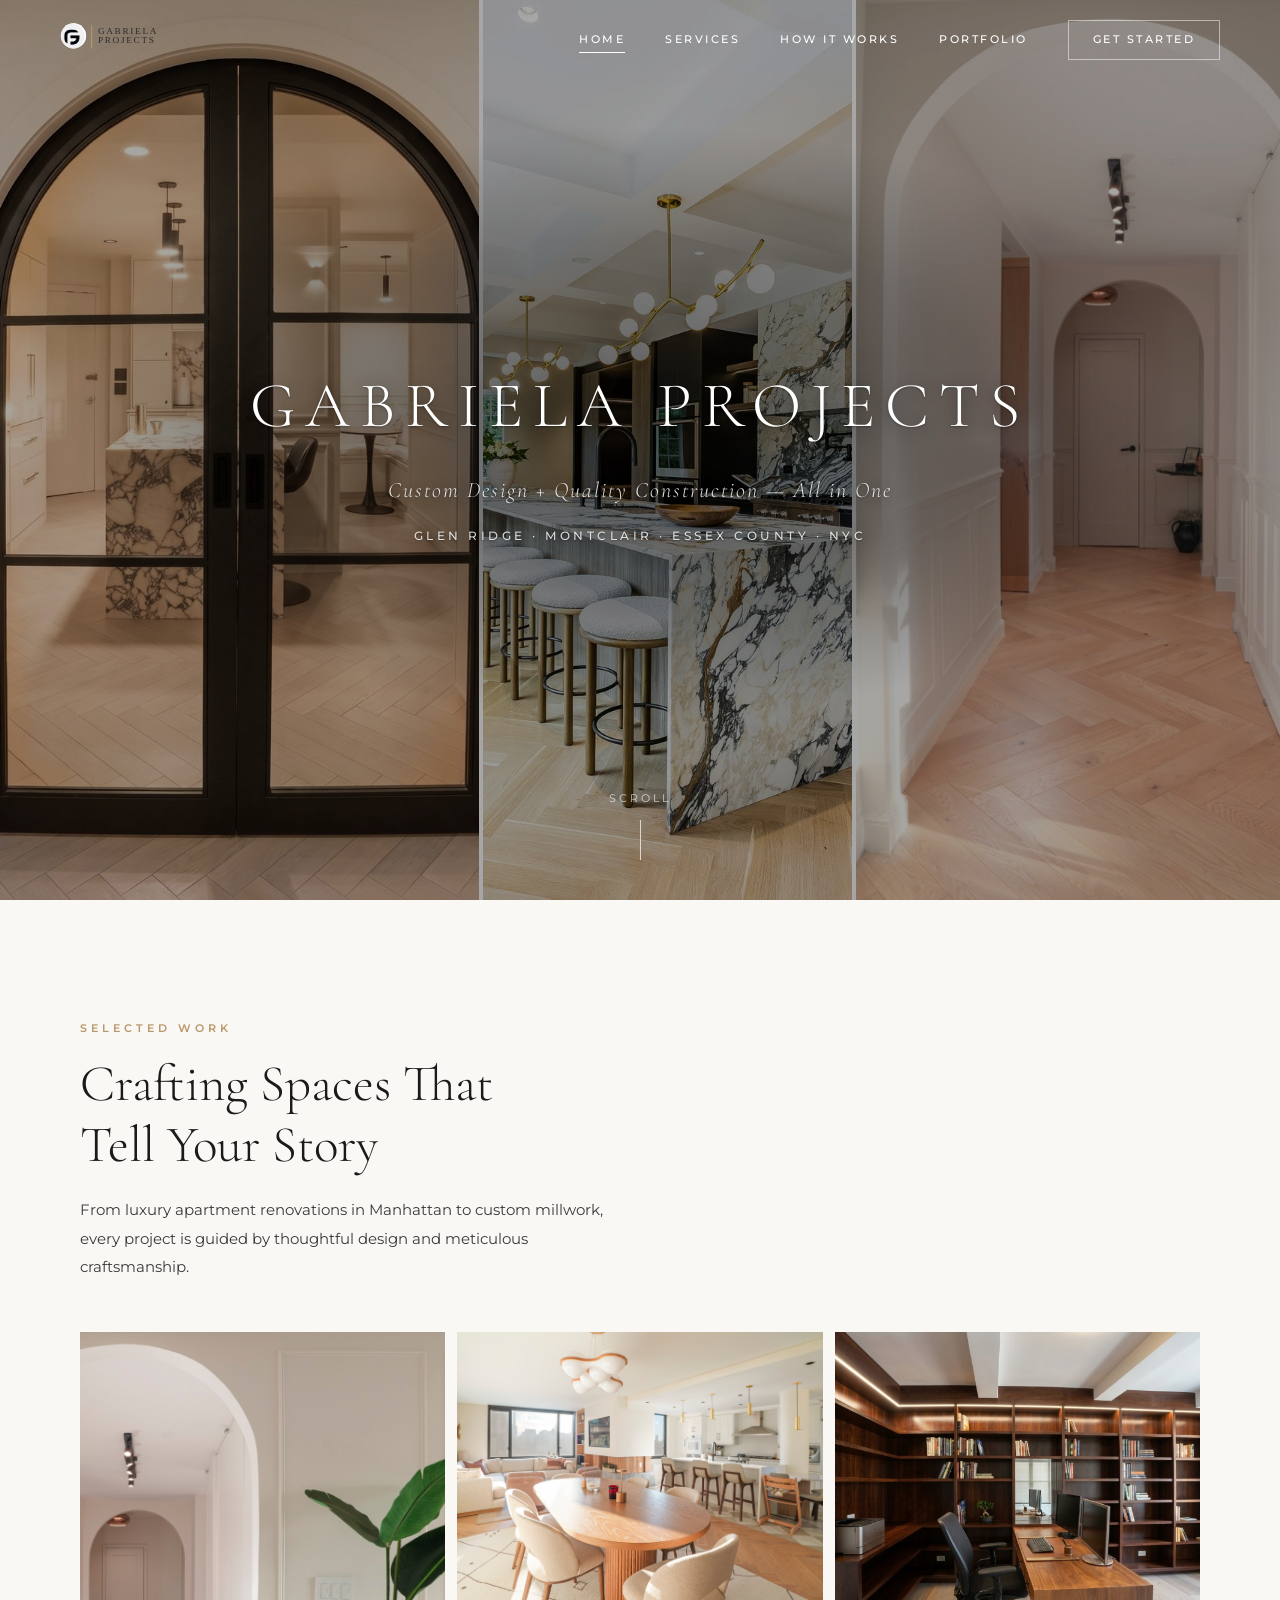
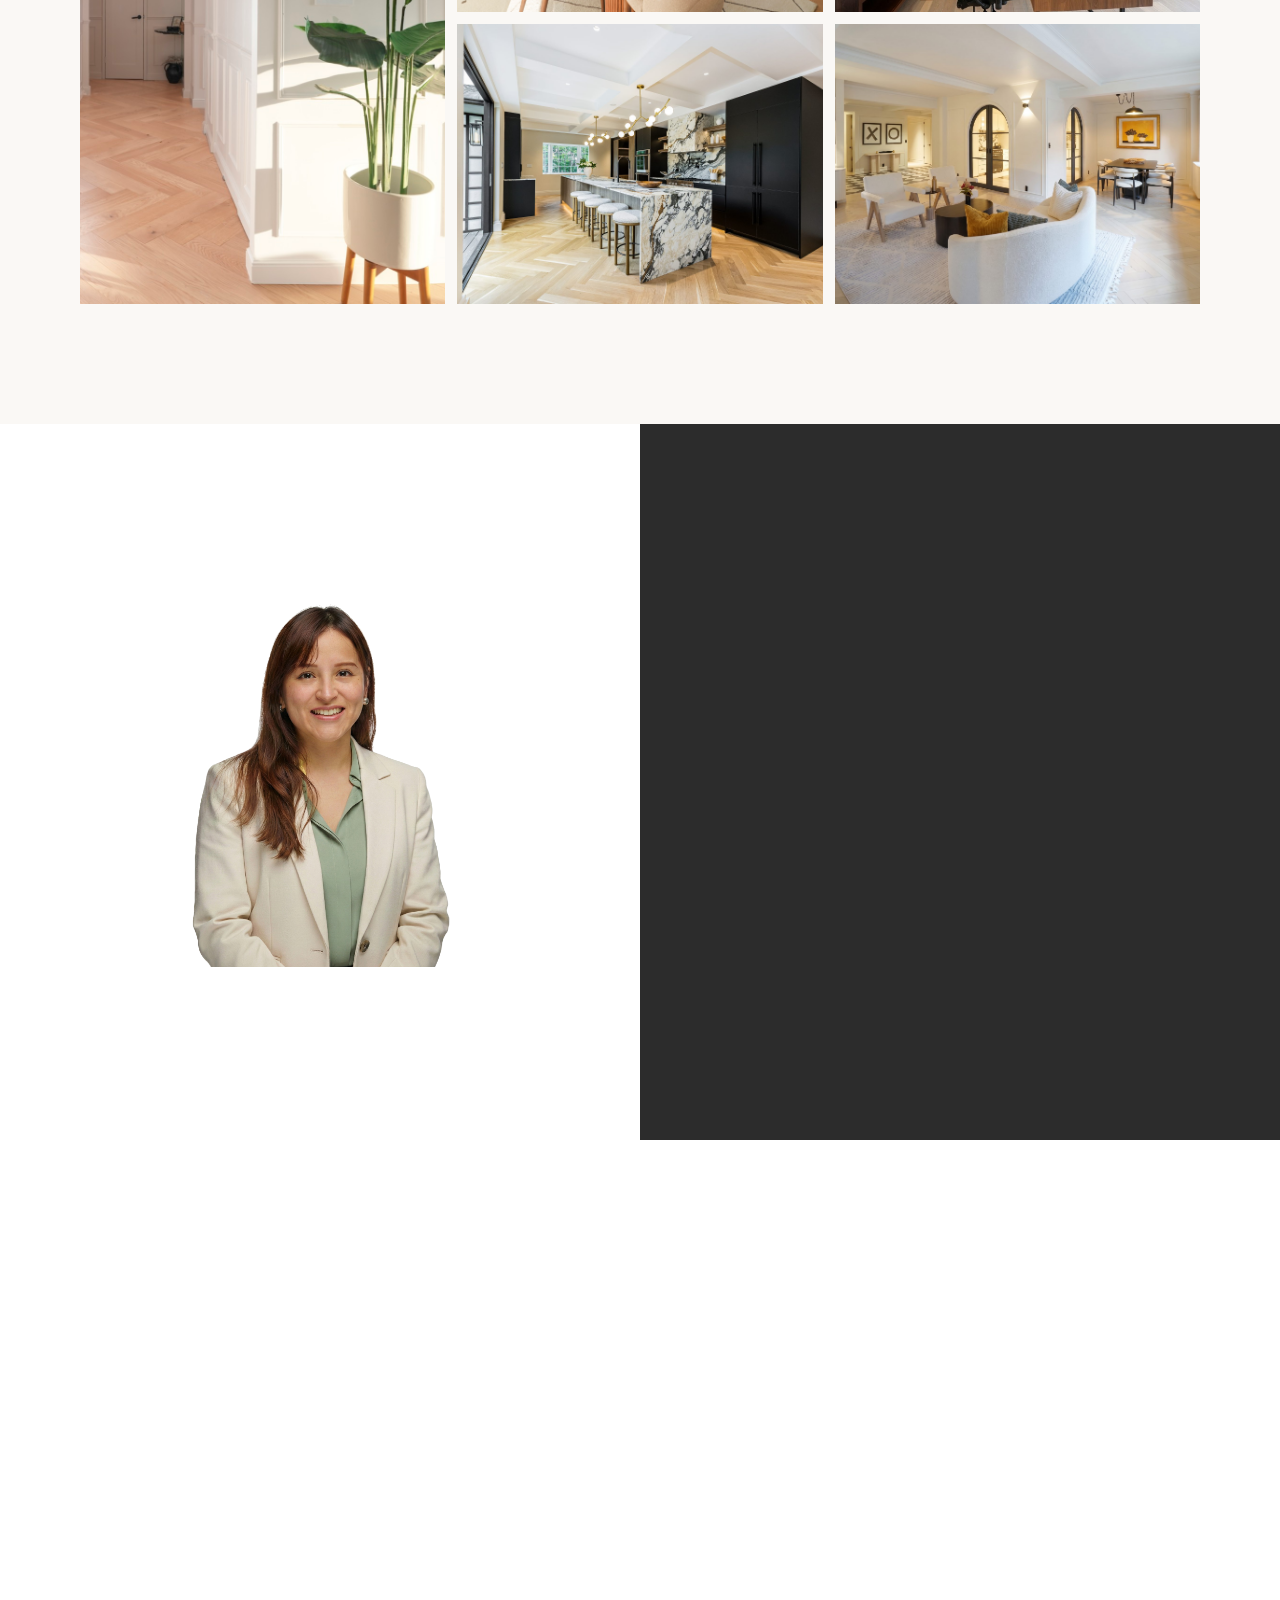
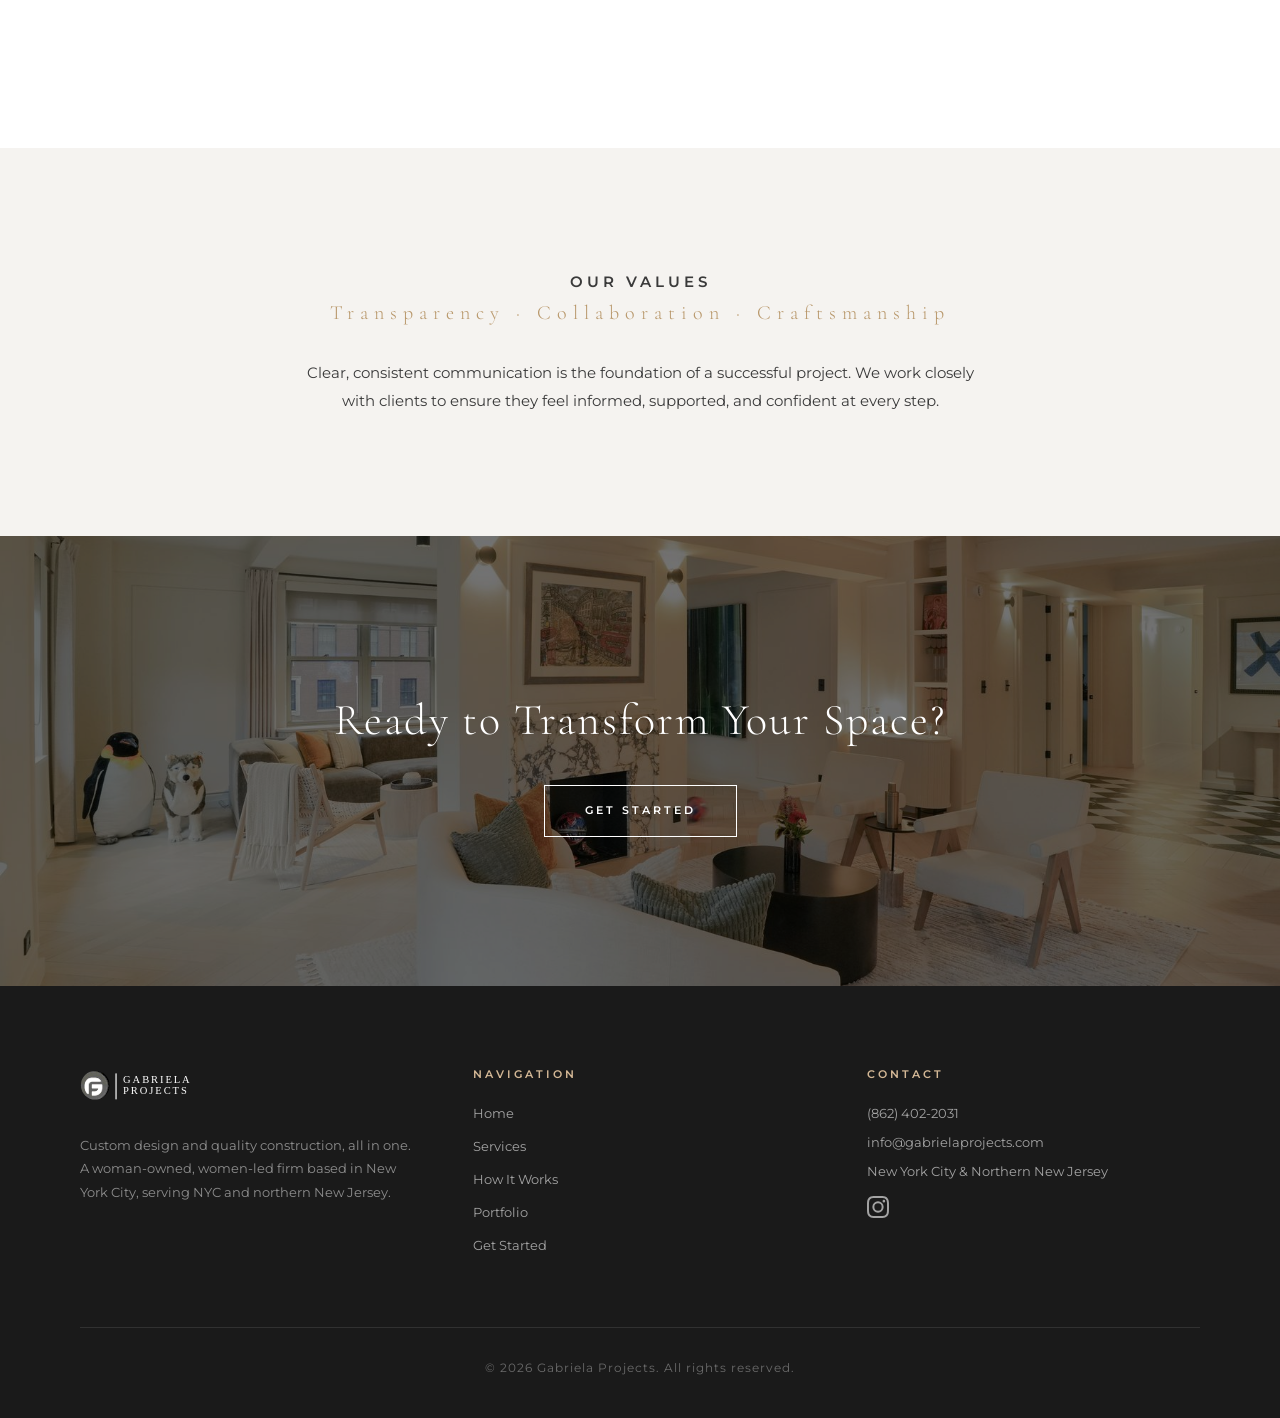
==== index.html @ 6b34ad0e "Count phone taps and email clicks as leads GA4's built-in outbound-click tracking only covers http(s" ====
<!DOCTYPE html>
<html lang="en">
<head>
  <!-- Google tag (gtag.js) -->
  <script async src="https://www.googletagmanager.com/gtag/js?id=G-ZSTQMN7L34"></script>
  <script>
    window.dataLayer = window.dataLayer || [];
    function gtag(){dataLayer.push(arguments);}
    gtag('js', new Date());

    gtag('config', 'G-ZSTQMN7L34');
  </script>

  <meta charset="UTF-8">
  <meta name="viewport" content="width=device-width, initial-scale=1.0">
  <title>NYC &amp; NJ Design-Build Renovation | Gabriela Projects</title>
  <meta name="description" content="Woman-owned design-build firm serving New York City and northern New Jersey — Glen Ridge, Montclair and Essex County. Renovations and custom millwork.">
  <link rel="canonical" href="https://gabrielaprojects.com/">
  <!-- Open Graph -->
  <meta property="og:title" content="Gabriela Projects | Custom Design + Quality Construction">
  <meta property="og:description" content="Woman-owned design-build firm in NYC specializing in custom millwork, renovations, and tailored design solutions.">
  <meta property="og:image" content="https://gabrielaprojects.com/images/common/og-home.jpg">
  <meta property="og:url" content="https://gabrielaprojects.com/">
  <meta property="og:type" content="website">
  <meta property="og:site_name" content="Gabriela Projects">
  <!-- Twitter Card -->
  <meta name="twitter:card" content="summary_large_image">
  <meta name="twitter:title" content="Gabriela Projects | Custom Design + Quality Construction">
  <meta name="twitter:description" content="Woman-owned design-build firm in NYC specializing in custom millwork, renovations, and tailored design solutions.">
  <meta name="twitter:image" content="https://gabrielaprojects.com/images/common/og-home.jpg">
  <link rel="preconnect" href="https://fonts.googleapis.com">
  <link rel="preconnect" href="https://fonts.gstatic.com" crossorigin>
  <link href="https://fonts.googleapis.com/css2?family=Cormorant+Garamond:ital,wght@0,300;0,400;0,700;1,300;1,400&family=Montserrat:wght@300;400;500;600;700&display=swap" rel="stylesheet">
  <link rel="icon" type="image/svg+xml" href="images/common/favicon.svg">
  <link rel="stylesheet" href="css/style.css?v=18">
</head>
<body class="home">

  <!-- Header -->
  <header class="site-header" id="header">
    <a href="/" class="logo">
      <img src="images/common/logo.svg" alt="Gabriela Projects" class="logo-img">
      <span class="logo-text">GABRIELA PROJECTS</span>
    </a>
    <button class="hamburger" id="hamburger" aria-label="Toggle menu">
      <span></span><span></span><span></span>
    </button>
    <nav class="main-nav" id="nav">
      <a href="/" class="active">Home</a>
      <a href="/services">Services</a>
      <a href="/how-it-works">How It Works</a>
      <a href="/portfolio">Portfolio</a>
      <a href="/get-started" class="nav-cta">Get Started</a>
    </nav>
  </header>

  <!-- Hero -->
  <section class="hero">
    <div class="hero-bg">
      <img src="images/portfolio/park-avenue/gallery-03.jpg" alt="Park Avenue arched steel-and-glass doors" loading="eager">
      <img src="images/portfolio/montclair-house/after-06.jpg" alt="Montclair House kitchen renovation" loading="eager">
      <img src="images/portfolio/upper-east-side/after-04.jpg" alt="Upper East Side arched hallway renovation" loading="eager">
    </div>
    <div class="hero-overlay"></div>
    <div class="hero-content">
      <h1>Gabriela Projects</h1>
      <p class="tagline">Custom Design + Quality Construction &mdash; All in One</p>
      <p class="hero-locations">Glen&nbsp;Ridge &middot; Montclair &middot; Essex&nbsp;County &middot; NYC</p>
    </div>
    <div class="hero-scroll">
      <span>Scroll</span>
      <div class="line"></div>
    </div>
  </section>

  <!-- Portfolio Preview -->
  <section class="section portfolio-preview">
    <div class="reveal">
      <p class="section-label">Selected Work</p>
      <h2 class="section-heading">Crafting Spaces That<br>Tell Your Story</h2>
      <p class="section-text">From luxury apartment renovations in Manhattan to custom millwork, every project is guided by thoughtful design and meticulous craftsmanship.</p>
    </div>
    <div class="masonry-grid reveal">
      <a href="/portfolio#upper-east-side" class="grid-item tall">
        <img src="images/portfolio/upper-east-side/after-04.jpg" alt="Upper East Side living room renovation" loading="lazy">
        <div class="overlay"><span>Upper East Side</span></div>
      </a>
      <a href="/portfolio#upper-east-side" class="grid-item">
        <img src="images/portfolio/upper-east-side/after-01.jpg" alt="Upper East Side apartment renovation" loading="lazy">
        <div class="overlay"><span>Upper East Side</span></div>
      </a>
      <a href="/portfolio#midtown-bookshelves" class="grid-item">
        <img src="images/portfolio/midtown-bookshelves/after-02.jpg" alt="Midtown custom bookshelves" loading="lazy">
        <div class="overlay"><span>Midtown Bookshelves</span></div>
      </a>
      <a href="/portfolio#montclair-house" class="grid-item">
        <img src="images/portfolio/montclair-house/after-06.jpg" alt="Montclair House kitchen renovation" loading="lazy">
        <div class="overlay"><span>Montclair House</span></div>
      </a>
      <a href="/portfolio#park-avenue" class="grid-item">
        <img src="images/portfolio/park-avenue/after-02.jpg" alt="Park Avenue living and dining room renovation" loading="lazy">
        <div class="overlay"><span>Park Avenue</span></div>
      </a>
    </div>
  </section>

  <!-- About Split -->
  <section class="about-split">
    <div class="about-image">
      <img src="images/home/home_1.jpg" alt="Gabriela Flores, founder" loading="lazy">
    </div>
    <div class="about-content">
      <div class="reveal">
        <p class="section-label">Who We Are</p>
        <h2 class="section-heading">Women Owned.<br>Women Led.</h2>
        <p>Gabriela Flores, the heart and soul behind every project, brings warmth, creativity, and a sharp eye for detail. Originally from Peru and now based in New York City, she has spent many years working across the boroughs, navigating a wide range of projects and challenges that have shaped her into a skilled and adaptable professional.</p>
        <p>Her commitment to quality craftsmanship, thoughtful design, and reliable execution has earned the trust of clients, architects, and colleagues, resulting in lasting relationships, referrals, and repeat business.</p>
        <a href="/portfolio" class="cta-link">
          Our Portfolio <span class="arrow"></span>
        </a>
      </div>
    </div>
  </section>

  <!-- Services Preview -->
  <section class="section">
    <div class="reveal" style="text-align:center; margin-bottom: 20px;">
      <p class="section-label">What We Do</p>
      <h2 class="section-heading">Design. Coordinate. Build.</h2>
    </div>
    <div class="services-grid reveal">
      <div class="service-card">
        <div class="number">01</div>
        <h3>Design &amp; Material Selection</h3>
        <p>Custom millwork, 3D renderings, space planning, and expert material guidance to bring your vision to life.</p>
      </div>
      <div class="service-card">
        <div class="number">02</div>
        <h3>Approvals &amp; Coordination</h3>
        <p>We handle building approvals, permits, and contractor coordination so your project stays on track and fully compliant.</p>
      </div>
      <div class="service-card">
        <div class="number">03</div>
        <h3>Construction &amp; Fabrication</h3>
        <p>From renovations and remodels to custom millwork fabrication and end-to-end project management.</p>
      </div>
    </div>
  </section>

  <!-- Values Banner -->
  <section class="section values-banner">
    <div class="reveal">
      <p class="section-label">Our Values</p>
      <div class="values-words">Transparency &middot; Collaboration &middot; Craftsmanship</div>
      <p>Clear, consistent communication is the foundation of a successful project. We work closely with clients to ensure they feel informed, supported, and confident at every step.</p>
    </div>
  </section>

  <!-- CTA Section -->
  <section class="cta-section">
    <img src="images/portfolio/park-avenue/after-01.jpg" alt="Park Avenue living room renovation" loading="lazy">
    <div class="overlay"></div>
    <div class="cta-content reveal">
      <h2>Ready to Transform Your Space?</h2>
      <a href="/get-started" class="btn-outline">Get Started</a>
    </div>
  </section>

  <!-- Footer -->
  <footer class="site-footer">
    <div class="footer-top">
      <div class="footer-brand">
        <img src="images/common/logo-white.svg" alt="Gabriela Projects" class="footer-logo">
        <p>Custom design and quality construction, all in one. A woman-owned, women-led firm based in New York City, serving NYC and northern New Jersey.</p>
      </div>
      <div class="footer-links">
        <h4>Navigation</h4>
        <a href="/">Home</a>
        <a href="/services">Services</a>
        <a href="/how-it-works">How It Works</a>
        <a href="/portfolio">Portfolio</a>
        <a href="/get-started">Get Started</a>
      </div>
      <div class="footer-contact">
        <h4>Contact</h4>
        <p><a href="tel:+18624022031">(862) 402-2031</a></p>
        <p><a href="mailto:info@gabrielaprojects.com">info@gabrielaprojects.com</a></p>
        <p>New York City &amp; Northern New Jersey</p>
        <div class="social-links">
          <a href="https://www.instagram.com/gabrielaprojects/" target="_blank" rel="noopener" class="social-icon" aria-label="Follow us on Instagram">
            <svg xmlns="http://www.w3.org/2000/svg" viewBox="0 0 24 24" fill="currentColor" width="22" height="22">
              <path d="M12 2.163c3.204 0 3.584.012 4.85.07 3.252.148 4.771 1.691 4.919 4.919.058 1.265.069 1.645.069 4.849 0 3.205-.012 3.584-.069 4.849-.149 3.225-1.664 4.771-4.919 4.919-1.266.058-1.644.07-4.85.07-3.204 0-3.584-.012-4.849-.07-3.26-.149-4.771-1.699-4.919-4.92-.058-1.265-.07-1.644-.07-4.849 0-3.204.013-3.583.07-4.849.149-3.227 1.664-4.771 4.919-4.919 1.266-.057 1.645-.069 4.849-.069zM12 0C8.741 0 8.333.014 7.053.072 2.695.272.273 2.69.073 7.052.014 8.333 0 8.741 0 12c0 3.259.014 3.668.072 4.948.2 4.358 2.618 6.78 6.98 6.98C8.333 23.986 8.741 24 12 24c3.259 0 3.668-.014 4.948-.072 4.354-.2 6.782-2.618 6.979-6.98.059-1.28.073-1.689.073-4.948 0-3.259-.014-3.667-.072-4.947-.196-4.354-2.617-6.78-6.979-6.98C15.668.014 15.259 0 12 0zm0 5.838a6.162 6.162 0 100 12.324 6.162 6.162 0 000-12.324zM12 16a4 4 0 110-8 4 4 0 010 8zm6.406-11.845a1.44 1.44 0 100 2.881 1.44 1.44 0 000-2.881z"/>
            </svg>
          </a>
        </div>
      </div>
    </div>
    <div class="footer-bottom">
      &copy; 2026 Gabriela Projects. All rights reserved.
    </div>
  </footer>

  <script src="js/main.js?v=12"></script>

  <!-- Structured Data -->
  <script type="application/ld+json">
  {
    "@context": "https://schema.org",
    "@type": "HomeAndConstructionBusiness",
    "name": "Gabriela Projects",
    "description": "Woman-owned design-build firm serving New York City and northern New Jersey, specializing in full renovations, custom millwork and construction.",
    "url": "https://gabrielaprojects.com",
    "telephone": "+1-862-402-2031",
    "email": "info@gabrielaprojects.com",
    "address": {
      "@type": "PostalAddress",
      "addressLocality": "New York",
      "addressRegion": "NY",
      "addressCountry": "US"
    },
    "sameAs": [
      "https://www.instagram.com/gabrielaprojects/"
    ],
    "image": "https://gabrielaprojects.com/images/common/og-home.jpg",
    "priceRange": "$$$$",
    "areaServed": [
      { "@type": "City", "name": "New York" },
      { "@type": "City", "name": "Brooklyn" },
      { "@type": "City", "name": "Glen Ridge", "addressRegion": "NJ" },
      { "@type": "City", "name": "Montclair", "addressRegion": "NJ" },
      { "@type": "City", "name": "Bloomfield", "addressRegion": "NJ" },
      { "@type": "AdministrativeArea", "name": "Essex County, New Jersey" },
      { "@type": "State", "name": "New Jersey" }
    ],
    "knowsAbout": ["Custom Millwork", "Renovations", "Interior Design", "Construction", "Kitchen Remodeling", "Bathroom Remodeling"]
  }
  </script>
</body>
</html>
---- css/style.css ----
/* ============================================
   GABRIELA PROJECTS - Professional Website
   Luxury minimalist design for home remodeling
   ============================================ */

/* === Reset & Base === */
*, *::before, *::after {
  box-sizing: border-box;
  margin: 0;
  padding: 0;
}

:root {
  --color-black: #1a1a1a;
  --color-dark: #2c2c2c;
  --color-charcoal: #3a3a3a;
  --color-gray: #888;
  --color-light-gray: #d4d4d4;
  --color-off-white: #f5f3f0;
  --color-cream: #faf8f5;
  --color-white: #ffffff;
  --color-gold: #b8976a;
  --color-gold-light: #d4b896;
  --font-heading: 'Cormorant Garamond', 'Georgia', serif;
  --font-body: 'Montserrat', 'Helvetica Neue', sans-serif;
  --transition: 0.4s cubic-bezier(0.25, 0.1, 0.25, 1);
}

html {
  scroll-behavior: smooth;
  font-size: 16px;
}

@media (prefers-reduced-motion: reduce) {
  html {
    scroll-behavior: auto;
  }
}

body {
  font-family: var(--font-body);
  color: var(--color-black);
  line-height: 1.6;
  background: var(--color-white);
  overflow-x: hidden;
}

a {
  color: inherit;
  text-decoration: none;
}

img {
  max-width: 100%;
  height: auto;
  display: block;
}

/* === Scroll Animations === */
.reveal {
  opacity: 0;
  transform: translateY(40px);
  transition: opacity 0.8s ease, transform 0.8s ease;
}

.reveal.visible {
  opacity: 1;
  transform: translateY(0);
}

/* === Navigation === */
.site-header {
  position: fixed;
  top: 0;
  left: 0;
  right: 0;
  z-index: 1000;
  padding: 0 60px;
  height: 80px;
  display: flex;
  align-items: center;
  justify-content: space-between;
  transition: background var(--transition), box-shadow var(--transition);
}

.site-header.scrolled {
  background: rgba(255, 255, 255, 0.97);
  box-shadow: 0 1px 20px rgba(0, 0, 0, 0.06);
  backdrop-filter: blur(10px);
}

.site-header .logo {
  display: flex;
  align-items: center;
  gap: 14px;
  z-index: 1003;
}

.site-header .logo img {
  height: 42px;
  width: auto;
}

.site-header .logo-text {
  display: none;
}

.main-nav {
  display: flex;
  align-items: center;
  gap: 40px;
}

.main-nav a {
  font-size: 11px;
  font-weight: 500;
  letter-spacing: 2.5px;
  text-transform: uppercase;
  color: var(--color-white);
  transition: color var(--transition), opacity var(--transition);
  position: relative;
}

.main-nav a::after {
  content: '';
  position: absolute;
  bottom: -4px;
  left: 0;
  width: 0;
  height: 1px;
  background: currentColor;
  transition: width var(--transition);
}

.main-nav a:hover::after,
.main-nav a.active::after {
  width: 100%;
}

.site-header.scrolled .main-nav a {
  color: var(--color-black);
}

.nav-cta {
  font-size: 11px;
  font-weight: 500;
  letter-spacing: 2.5px;
  text-transform: uppercase;
  color: var(--color-white);
  border: 1px solid rgba(255, 255, 255, 0.5);
  padding: 10px 24px;
  transition: all var(--transition);
}

.nav-cta:hover {
  background: var(--color-white);
  color: var(--color-black);
}

.site-header.scrolled .nav-cta {
  color: var(--color-black);
  border-color: var(--color-black);
}

.site-header.scrolled .nav-cta:hover {
  background: var(--color-black);
  color: var(--color-white);
}

/* Hamburger */
.hamburger {
  display: none;
  background: none;
  border: none;
  cursor: pointer;
  padding: 8px;
  z-index: 1003;
}

.hamburger span {
  display: block;
  width: 28px;
  height: 1.5px;
  background: var(--color-white);
  margin: 7px 0;
  transition: all 0.3s;
}

.site-header.scrolled .hamburger span {
  background: var(--color-black);
}

.hamburger.open span {
  background: var(--color-white) !important;
}

.hamburger.open span:nth-child(1) {
  transform: rotate(45deg) translate(6px, 6px);
}

.hamburger.open span:nth-child(2) {
  opacity: 0;
}

.hamburger.open span:nth-child(3) {
  transform: rotate(-45deg) translate(6px, -6px);
}

/* === Hero Section === */
.hero {
  position: relative;
  height: 100vh;
  min-height: 700px;
  display: flex;
  align-items: center;
  justify-content: center;
  overflow: hidden;
}

.hero-bg {
  position: absolute;
  inset: 0;
  display: grid;
  grid-template-columns: 1.3fr 1fr 1.15fr;
  gap: 4px;
}

.hero-bg img {
  width: 100%;
  height: 100%;
  object-fit: cover;
}

/* Both outer hero panels are framed on an arch, and neither arch is centred
   in its source photo, so each panel's crop is centred on its own arch. The
   column widths above are sized so both arches clear the crop: the left arch
   (the black steel doors) spans 33.2%-72.1% of its photo and the right one
   15%-49% of its own, so the left needs the wider column. The black arch is
   first because the mobile layout hides panels 2 and 3. */
.hero-bg img:nth-child(1) {
  object-position: 54.5% center;
}

.hero-bg img:nth-child(3) {
  object-position: 22% center;
}

.hero-overlay {
  position: absolute;
  inset: 0;
  background: rgba(0, 0, 0, 0.35);
}

/* The middle hero photo is very bright (white marble, white ceiling), so a flat
   35% dim still leaves the title crossing patches that measure only about 3:1
   against white text. This scrim darkens the centre, where the text actually
   sits, and fades out before the edges so the photographs keep their punch.
   Kept on a pseudo-element so .hero-overlay's own rgba stays a single flat
   value -- tools/make-og-image.py parses that number out of this file. */
.hero-overlay::after {
  content: '';
  position: absolute;
  inset: 0;
  background: radial-gradient(ellipse 62% 46% at 50% 47%,
                              rgba(0, 0, 0, 0.42) 0%,
                              rgba(0, 0, 0, 0.24) 45%,
                              rgba(0, 0, 0, 0) 72%);
}

.hero-content {
  position: relative;
  z-index: 2;
  text-align: center;
  padding: 20px;
}

/* Belt and braces: the scrim handles the broad area, this keeps fine strokes
   legible over any bright detail inside it. */
.hero-content h1,
.hero-content .tagline,
.hero-content .hero-locations {
  text-shadow: 0 1px 2px rgba(0, 0, 0, 0.32), 0 2px 16px rgba(0, 0, 0, 0.45);
}

.hero-content .hero-logo {
  width: 100px;
  height: 100px;
  margin: 0 auto 24px;
  filter: brightness(0) invert(1);
}

.hero-content h1 {
  font-family: var(--font-heading);
  font-size: clamp(32px, 5vw, 64px);
  font-weight: 300;
  color: var(--color-white);
  letter-spacing: 10px;
  text-transform: uppercase;
  margin-bottom: 16px;
}

.hero-content .tagline {
  font-family: var(--font-heading);
  font-size: clamp(16px, 2vw, 22px);
  font-weight: 300;
  font-style: italic;
  color: rgba(255, 255, 255, 0.85);
  letter-spacing: 2px;
}

/* Naming the towns in the hero is deliberate: local ranking follows the
   places actually written on the page, and a Glen Ridge homeowner reads
   "Glen Ridge" as "works on houses like mine". */
.hero-content .hero-locations {
  margin-top: 18px;
  font-family: var(--font-body);
  font-size: clamp(10px, 1.1vw, 12px);
  font-weight: 500;
  letter-spacing: 3.5px;
  text-transform: uppercase;
  color: rgba(255, 255, 255, 0.82);
}

.hero-scroll {
  position: absolute;
  bottom: 40px;
  left: 50%;
  transform: translateX(-50%);
  z-index: 2;
  color: var(--color-white);
  font-size: 11px;
  letter-spacing: 3px;
  text-transform: uppercase;
  display: flex;
  flex-direction: column;
  align-items: center;
  gap: 12px;
  opacity: 0.7;
  animation: pulse 2s infinite;
}

.hero-scroll .line {
  width: 1px;
  height: 40px;
  background: var(--color-white);
}

@keyframes pulse {
  0%, 100% { opacity: 0.4; }
  50% { opacity: 0.9; }
}

/* === Section Spacing === */
.section {
  padding: 120px 80px;
}

.section-sm {
  padding: 80px;
}

/* === Portfolio Grid (Masonry-style) === */
.portfolio-preview {
  background: var(--color-cream);
}

.section-label {
  font-size: 11px;
  font-weight: 600;
  letter-spacing: 4px;
  text-transform: uppercase;
  color: var(--color-gold);
  margin-bottom: 16px;
}

.section-heading {
  font-family: var(--font-heading);
  font-size: clamp(32px, 4vw, 52px);
  font-weight: 300;
  line-height: 1.2;
  margin-bottom: 20px;
  color: var(--color-black);
}

.section-text {
  font-size: 15px;
  line-height: 1.9;
  color: var(--color-charcoal);
  max-width: 560px;
}

.masonry-grid {
  display: grid;
  grid-template-columns: repeat(3, 1fr);
  grid-auto-rows: 280px;
  gap: 12px;
  margin-top: 50px;
}

.masonry-grid .grid-item {
  overflow: hidden;
  position: relative;
}

.masonry-grid .grid-item img {
  width: 100%;
  height: 100%;
  object-fit: cover;
  transition: transform 0.6s ease;
}

.masonry-grid .grid-item:hover img {
  transform: scale(1.05);
}

.masonry-grid .grid-item.tall {
  grid-row: span 2;
}

.masonry-grid .grid-item .overlay {
  position: absolute;
  inset: 0;
  background: rgba(0, 0, 0, 0);
  display: flex;
  align-items: flex-end;
  padding: 24px;
  transition: background var(--transition);
}

.masonry-grid .grid-item:hover .overlay {
  background: rgba(0, 0, 0, 0.3);
}

.masonry-grid .grid-item .overlay span {
  color: var(--color-white);
  font-size: 12px;
  letter-spacing: 2px;
  text-transform: uppercase;
  font-weight: 500;
  opacity: 0;
  transform: translateY(10px);
  transition: all var(--transition);
}

.masonry-grid .grid-item:hover .overlay span {
  opacity: 1;
  transform: translateY(0);
}

/* === About Section (Dark Split) === */
.about-split {
  display: grid;
  grid-template-columns: 1fr 1fr;
  min-height: 600px;
  align-items: center;
}

.about-image {
  overflow: hidden;
  display: flex;
  justify-content: center;
  align-items: center;
  padding: 80px;
}

.about-image img {
  width: 55%;
  height: auto;
  object-fit: cover;
  border-radius: 4px;
}

.about-content {
  background: var(--color-dark);
  color: var(--color-white);
  padding: 80px 80px;
  display: flex;
  flex-direction: column;
  justify-content: center;
}

.about-content .section-label {
  color: var(--color-gold-light);
}

.about-content .section-heading {
  color: var(--color-white);
  margin-bottom: 30px;
}

.about-content p {
  font-size: 15px;
  line-height: 1.9;
  color: rgba(255, 255, 255, 0.75);
  margin-bottom: 16px;
}

.about-content .cta-link {
  display: inline-flex;
  align-items: center;
  gap: 12px;
  font-size: 12px;
  font-weight: 500;
  letter-spacing: 2.5px;
  text-transform: uppercase;
  color: var(--color-gold-light);
  margin-top: 20px;
  transition: gap var(--transition);
}

.about-content .cta-link:hover {
  gap: 20px;
}

.cta-link .arrow {
  width: 40px;
  height: 1px;
  background: var(--color-gold-light);
  position: relative;
}

.cta-link .arrow::after {
  content: '';
  position: absolute;
  right: 0;
  top: -3px;
  width: 8px;
  height: 8px;
  border-right: 1px solid var(--color-gold-light);
  border-top: 1px solid var(--color-gold-light);
  transform: rotate(45deg);
}

/* === Services Section === */
.services-grid {
  display: grid;
  grid-template-columns: repeat(3, 1fr);
  gap: 50px;
  margin-top: 60px;
}

.service-card {
  text-align: left;
}

.service-card .number {
  font-family: var(--font-heading);
  font-size: 56px;
  font-weight: 300;
  color: var(--color-gold);
  line-height: 1;
  margin-bottom: 20px;
}

.service-card h3 {
  font-family: var(--font-heading);
  font-size: 26px;
  font-weight: 400;
  margin-bottom: 16px;
  color: var(--color-black);
}

.service-card p {
  font-size: 14px;
  line-height: 1.9;
  color: var(--color-charcoal);
}

.service-card ul {
  list-style: none;
  padding: 0;
  margin-top: 16px;
}

.service-card ul li {
  font-size: 13px;
  line-height: 2;
  color: var(--color-charcoal);
  padding-left: 16px;
  position: relative;
}

.service-card ul li::before {
  content: '';
  position: absolute;
  left: 0;
  top: 11px;
  width: 6px;
  height: 1px;
  background: var(--color-gold);
}

/* === Values / Process Banner === */
.values-banner {
  background: var(--color-off-white);
  text-align: center;
}

.values-banner .section-heading {
  margin-bottom: 30px;
}

.values-words {
  font-family: var(--font-heading);
  font-size: 20px;
  font-weight: 300;
  letter-spacing: 6px;
  color: var(--color-gold);
  margin-bottom: 30px;
}

.values-banner p {
  font-size: 15px;
  line-height: 1.9;
  color: var(--color-charcoal);
  max-width: 700px;
  margin: 0 auto;
}

/* === CTA Section === */
.cta-section {
  position: relative;
  height: 450px;
  display: flex;
  align-items: center;
  justify-content: center;
  overflow: hidden;
  text-align: center;
}

.cta-section img {
  position: absolute;
  inset: 0;
  width: 100%;
  height: 100%;
  object-fit: cover;
}

.cta-section .overlay {
  position: absolute;
  inset: 0;
  background: rgba(0, 0, 0, 0.55);
}

.cta-section .cta-content {
  position: relative;
  z-index: 2;
}

.cta-section h2 {
  font-family: var(--font-heading);
  font-size: clamp(28px, 3.5vw, 44px);
  font-weight: 300;
  color: var(--color-white);
  margin-bottom: 30px;
  letter-spacing: 2px;
}

.btn-outline {
  display: inline-block;
  padding: 16px 40px;
  border: 1px solid var(--color-white);
  color: var(--color-white);
  font-size: 11px;
  font-weight: 600;
  letter-spacing: 3px;
  text-transform: uppercase;
  transition: all var(--transition);
}

.btn-outline:hover {
  background: var(--color-white);
  color: var(--color-black);
}

/* === Footer === */
.site-footer {
  background: var(--color-black);
  color: var(--color-white);
  padding: 80px 80px 40px;
}

.footer-top {
  display: grid;
  grid-template-columns: 1fr 1fr 1fr;
  gap: 60px;
  margin-bottom: 60px;
}

.footer-brand .footer-logo {
  height: 48px;
  width: auto;
  margin-bottom: 20px;
}

.footer-brand p {
  font-size: 13px;
  line-height: 1.8;
  color: rgba(255, 255, 255, 0.5);
}

.footer-links h4,
.footer-contact h4 {
  font-size: 11px;
  font-weight: 600;
  letter-spacing: 3px;
  text-transform: uppercase;
  color: var(--color-gold-light);
  margin-bottom: 20px;
}

.footer-links a {
  display: block;
  font-size: 13px;
  color: rgba(255, 255, 255, 0.6);
  margin-bottom: 12px;
  transition: color var(--transition);
}

.footer-links a:hover {
  color: var(--color-white);
}

.footer-contact p {
  font-size: 13px;
  color: rgba(255, 255, 255, 0.6);
  margin-bottom: 8px;
}

.footer-contact a {
  color: rgba(255, 255, 255, 0.6);
  transition: color var(--transition);
}

.footer-contact a:hover {
  color: var(--color-white);
}

.social-links {
  margin-top: 14px;
}

.social-icon {
  display: inline-flex;
  align-items: center;
  justify-content: center;
  color: rgba(255, 255, 255, 0.55);
  transition: color 0.3s ease, transform 0.3s ease;
}

.footer-contact .social-icon:hover {
  color: #E1306C;
  transform: translateY(-2px);
}

.footer-bottom {
  border-top: 1px solid rgba(255, 255, 255, 0.1);
  padding-top: 30px;
  text-align: center;
  font-size: 12px;
  color: rgba(255, 255, 255, 0.35);
  letter-spacing: 1px;
}

/* === Page Header (inner pages) === */
.page-hero {
  height: 45vh;
  min-height: 350px;
  display: flex;
  align-items: center;
  justify-content: center;
  position: relative;
  overflow: hidden;
}

.page-hero img {
  position: absolute;
  inset: 0;
  width: 100%;
  height: 100%;
  object-fit: cover;
}

.page-hero .overlay {
  position: absolute;
  inset: 0;
  background: rgba(0, 0, 0, 0.45);
}

.page-hero h1 {
  position: relative;
  z-index: 2;
  font-family: var(--font-heading);
  font-size: clamp(36px, 5vw, 60px);
  font-weight: 300;
  color: var(--color-white);
  letter-spacing: 8px;
  text-transform: uppercase;
}

/* === Portfolio Page === */
.project-section {
  padding: 80px;
  max-width: 1400px;
  margin: 0 auto;
}

/* Deep links from the home page land on a specific project. The header is
   fixed, so hold the scroll stop below it rather than under it. */
.project-section[id] {
  scroll-margin-top: 110px;
}

.project-header {
  margin-bottom: 40px;
}

.project-header h3 {
  font-family: var(--font-heading);
  font-size: 32px;
  font-weight: 400;
  margin-bottom: 6px;
  color: var(--color-black);
}

.project-header .project-type {
  font-size: 12px;
  letter-spacing: 2px;
  text-transform: uppercase;
  color: var(--color-gold);
  font-weight: 500;
}

.project-grid {
  display: grid;
  grid-template-columns: 1fr 1fr;
  gap: 16px;
}

.project-grid img {
  width: 100%;
  height: 420px;
  object-fit: cover;
  transition: transform 0.5s ease;
}

.project-grid img:hover {
  transform: scale(1.02);
}

.project-divider {
  height: 1px;
  background: var(--color-light-gray);
  max-width: 1200px;
  margin: 0 auto;
}

/* === Before / After Slider === */
.ba-slider-list {
  display: flex;
  flex-direction: column;
  gap: 40px;
}

.ba-slider {
  position: relative;
  overflow: hidden;
  cursor: col-resize;
  aspect-ratio: 3/2;
  user-select: none;
  -webkit-user-select: none;
  border-radius: 2px;
}

.ba-slider img {
  position: absolute;
  top: 0;
  left: 0;
  width: 100%;
  height: 100%;
  object-fit: cover;
  pointer-events: none;
}

.ba-img-before {
  z-index: 1;
  clip-path: inset(0 50% 0 0);
}

/* The slider is keyboard-operable (arrows / Home / End), so it needs a
   visible focus ring. :focus-visible keeps it off for plain mouse clicks. */
.ba-slider:focus-visible {
  outline: 3px solid var(--color-gold);
  outline-offset: 3px;
}

.ba-img-after {
  z-index: 0;
}

.ba-label {
  position: absolute;
  bottom: 20px;
  z-index: 3;
  font-family: var(--font-body);
  font-size: 11px;
  font-weight: 600;
  letter-spacing: 2.5px;
  text-transform: uppercase;
  color: var(--color-white);
  background: rgba(0, 0, 0, 0.55);
  backdrop-filter: blur(4px);
  -webkit-backdrop-filter: blur(4px);
  padding: 8px 18px;
  border-radius: 2px;
  pointer-events: none;
}

.ba-label-before {
  left: 20px;
  z-index: 3;
}

.ba-label-after {
  right: 20px;
  z-index: 0;
}

.ba-handle {
  position: absolute;
  top: 0;
  left: 50%;
  width: 3px;
  height: 100%;
  z-index: 4;
  transform: translateX(-50%);
  pointer-events: none;
}

.ba-handle-line {
  position: absolute;
  left: 50%;
  transform: translateX(-50%);
  width: 2px;
  background: var(--color-white);
  box-shadow: 0 0 6px rgba(0,0,0,0.3);
}

.ba-handle-line-top {
  top: 0;
  height: calc(50% - 24px);
}

.ba-handle-line-bottom {
  bottom: 0;
  height: calc(50% - 24px);
}

.ba-handle-circle {
  position: absolute;
  top: 50%;
  left: 50%;
  transform: translate(-50%, -50%);
  width: 48px;
  height: 48px;
  border-radius: 50%;
  background: var(--color-white);
  box-shadow: 0 2px 12px rgba(0,0,0,0.25);
  display: flex;
  align-items: center;
  justify-content: center;
}

.ba-handle-circle svg {
  width: 20px;
  height: 20px;
  fill: var(--color-black);
}

/* Gallery grid for non-comparison projects */
.gallery-grid {
  display: grid;
  grid-template-columns: repeat(2, 1fr);
  gap: 16px;
}

.gallery-grid img {
  width: 100%;
  height: 400px;
  object-fit: cover;
  border-radius: 2px;
  transition: transform 0.5s ease;
}

.gallery-grid img:hover {
  transform: scale(1.02);
}

.gallery-grid .gallery-wide {
  grid-column: 1 / -1;
  height: 500px;
}

/* === Get Started Page === */
.get-started-content {
  max-width: 700px;
  margin: 0 auto;
  padding: 80px 20px;
  text-align: center;
}

.get-started-content .section-heading {
  margin-bottom: 16px;
}

.get-started-content > p,
.get-started-content > .reveal > p:last-child {
  font-size: 15px;
  color: var(--color-charcoal);
  margin-bottom: 40px;
}

/* === Custom Form Styles === */
.project-form {
  text-align: left;
  margin-top: 40px;
}

.form-group {
  margin-bottom: 40px;
}

.form-label {
  display: block;
  font-size: 15px;
  font-weight: 500;
  color: var(--color-black);
  margin-bottom: 14px;
  line-height: 1.6;
}

.form-label .required {
  color: var(--color-gold);
}

.form-hint {
  font-size: 13px;
  color: var(--color-gray);
  line-height: 1.7;
  margin-bottom: 16px;
  font-style: italic;
}

.form-input {
  width: 100%;
  padding: 14px 0;
  border: none;
  border-bottom: 1px solid var(--color-light-gray);
  background: transparent;
  font-family: var(--font-body);
  font-size: 14px;
  color: var(--color-black);
  transition: border-color var(--transition);
  outline: none;
}

.form-input:focus {
  border-bottom-color: var(--color-gold);
}

.form-input::placeholder {
  color: var(--color-gray);
}

/* Radio Buttons */
.radio-group,
.checkbox-group {
  display: flex;
  flex-direction: column;
  gap: 12px;
}

.radio-option,
.checkbox-option {
  display: flex;
  align-items: flex-start;
  gap: 12px;
  cursor: pointer;
  font-size: 14px;
  color: var(--color-charcoal);
  line-height: 1.6;
  padding: 10px 16px;
  border: 1px solid var(--color-light-gray);
  border-radius: 4px;
  transition: all var(--transition);
}

.radio-option:hover,
.checkbox-option:hover {
  border-color: var(--color-gold);
  background: rgba(184, 151, 106, 0.03);
}

.radio-option input,
.checkbox-option input {
  display: none;
}

.radio-custom {
  flex-shrink: 0;
  width: 18px;
  height: 18px;
  border: 2px solid var(--color-light-gray);
  border-radius: 50%;
  position: relative;
  margin-top: 2px;
  transition: border-color var(--transition);
}

.radio-custom::after {
  content: '';
  position: absolute;
  top: 3px;
  left: 3px;
  width: 8px;
  height: 8px;
  border-radius: 50%;
  background: var(--color-gold);
  opacity: 0;
  transition: opacity var(--transition);
}

.radio-option input:checked ~ .radio-custom {
  border-color: var(--color-gold);
}

.radio-option input:checked ~ .radio-custom::after {
  opacity: 1;
}

.radio-option:has(input:checked) {
  border-color: var(--color-gold);
  background: rgba(184, 151, 106, 0.05);
}

.checkbox-custom {
  flex-shrink: 0;
  width: 18px;
  height: 18px;
  border: 2px solid var(--color-light-gray);
  border-radius: 3px;
  position: relative;
  margin-top: 2px;
  transition: all var(--transition);
}

.checkbox-custom::after {
  content: '';
  position: absolute;
  top: 1px;
  left: 5px;
  width: 5px;
  height: 10px;
  border: solid var(--color-white);
  border-width: 0 2px 2px 0;
  transform: rotate(45deg);
  opacity: 0;
  transition: opacity var(--transition);
}

.checkbox-option input:checked ~ .checkbox-custom {
  background: var(--color-gold);
  border-color: var(--color-gold);
}

.checkbox-option input:checked ~ .checkbox-custom::after {
  opacity: 1;
}

.checkbox-option:has(input:checked) {
  border-color: var(--color-gold);
  background: rgba(184, 151, 106, 0.05);
}

/* Submit Button */
.form-submit {
  text-align: center;
  margin-top: 50px;
}

.btn-submit {
  display: inline-block;
  padding: 18px 60px;
  background: var(--color-black);
  color: var(--color-white);
  border: 1px solid var(--color-black);
  font-family: var(--font-body);
  font-size: 12px;
  font-weight: 600;
  letter-spacing: 3px;
  text-transform: uppercase;
  cursor: pointer;
  transition: all var(--transition);
}

.btn-submit:hover {
  background: transparent;
  color: var(--color-black);
}

/* Textarea */
.form-textarea {
  resize: vertical;
  min-height: 100px;
  font-family: var(--font-body);
  border: none;
  border-bottom: 1px solid #ccc;
  padding: 12px 0;
  font-size: 15px;
  width: 100%;
  background: transparent;
  transition: border-color var(--transition);
}

.form-textarea:focus {
  outline: none;
  border-bottom-color: var(--color-gold);
}

/* Conditional sections animation */
.conditional-section {
  animation: fadeInSection 0.4s ease;
}

@keyframes fadeInSection {
  from { opacity: 0; transform: translateY(10px); }
  to   { opacity: 1; transform: translateY(0); }
}

/* Submit button states */
.btn-submit:disabled {
  opacity: 0.6;
  cursor: not-allowed;
  background: var(--color-charcoal);
  border-color: var(--color-charcoal);
  color: var(--color-white);
}

.btn-submit:disabled:hover {
  background: var(--color-charcoal);
  color: var(--color-white);
}

/* Form Success */
.form-success {
  text-align: center;
  padding: 80px 20px;
}

.form-success .success-icon {
  width: 70px;
  height: 70px;
  border-radius: 50%;
  background: var(--color-gold);
  color: var(--color-white);
  font-size: 32px;
  line-height: 70px;
  margin: 0 auto 24px;
}

.form-success h3 {
  font-family: var(--font-heading);
  font-size: 36px;
  font-weight: 300;
  margin-bottom: 16px;
}

.form-success p {
  font-size: 15px;
  color: var(--color-charcoal);
  max-width: 500px;
  margin: 0 auto 30px;
  line-height: 1.8;
}

.btn-back {
  display: inline-block;
  padding: 16px 50px;
  border: 1px solid var(--color-black);
  color: var(--color-black);
  font-family: var(--font-body);
  font-size: 11px;
  font-weight: 600;
  letter-spacing: 3px;
  text-transform: uppercase;
  transition: all var(--transition);
}

.btn-back:hover {
  background: var(--color-black);
  color: var(--color-white);
}

/* === Services Page Specific === */
.services-page-intro {
  max-width: 700px;
  margin: 0 auto;
  text-align: center;
  padding: 80px 20px 40px;
}

.services-detail {
  max-width: 900px;
  margin: 0 auto;
  padding: 0 20px 80px;
}

.services-detail .service-detail-block {
  margin-bottom: 60px;
}

.services-detail h2 {
  font-family: var(--font-heading);
  font-size: 30px;
  font-weight: 400;
  margin-bottom: 20px;
  color: var(--color-black);
}

.services-detail p {
  font-size: 15px;
  line-height: 1.9;
  color: var(--color-charcoal);
  margin-bottom: 16px;
}

.services-detail .sub-heading {
  font-weight: 600;
  font-size: 14px;
  letter-spacing: 1px;
  margin-bottom: 12px;
  color: var(--color-black);
}

.services-detail ul {
  list-style: none;
  padding: 0;
  margin-bottom: 20px;
}

.services-detail ul li {
  font-size: 14px;
  line-height: 2;
  color: var(--color-charcoal);
  padding-left: 20px;
  position: relative;
}

.services-detail ul li::before {
  content: '';
  position: absolute;
  left: 0;
  top: 12px;
  width: 8px;
  height: 1px;
  background: var(--color-gold);
}

/* === How It Works Page === */
.hiw-intro {
  max-width: 700px;
  margin: 0 auto;
  text-align: center;
  padding: 80px 20px 40px;
}

.hiw-timeline {
  max-width: 900px;
  margin: 0 auto;
  padding: 20px 20px 80px;
}

.hiw-phase {
  display: grid;
  grid-template-columns: 80px 1fr;
  gap: 40px;
  margin-bottom: 0;
}

.hiw-phase-marker {
  display: flex;
  flex-direction: column;
  align-items: center;
}

.hiw-phase-number {
  font-family: var(--font-heading);
  font-size: 36px;
  font-weight: 300;
  color: var(--color-gold);
  line-height: 1;
  margin-bottom: 16px;
}

.hiw-phase-line {
  width: 1px;
  flex: 1;
  background: linear-gradient(to bottom, var(--color-gold), var(--color-light-gray));
}

.hiw-phase:last-child .hiw-phase-line {
  display: none;
}

.hiw-phase-content {
  padding-bottom: 60px;
}

.hiw-phase:last-child .hiw-phase-content {
  padding-bottom: 0;
}

.hiw-phase-label {
  font-size: 11px;
  font-weight: 600;
  letter-spacing: 4px;
  text-transform: uppercase;
  color: var(--color-gold);
  margin-bottom: 8px;
}

.hiw-phase-content h3 {
  font-family: var(--font-heading);
  font-size: 30px;
  font-weight: 400;
  color: var(--color-black);
  margin-bottom: 16px;
}

.hiw-phase-content > p {
  font-size: 15px;
  line-height: 1.9;
  color: var(--color-charcoal);
  margin-bottom: 30px;
}

.hiw-details {
  display: grid;
  gap: 24px;
}

.hiw-detail-item {
  padding: 24px 28px;
  background: var(--color-cream);
  border-left: 2px solid var(--color-gold);
}

.hiw-detail-item h4 {
  font-family: var(--font-body);
  font-size: 13px;
  font-weight: 600;
  letter-spacing: 1.5px;
  text-transform: uppercase;
  color: var(--color-black);
  margin-bottom: 8px;
}

.hiw-detail-item p {
  font-size: 14px;
  line-height: 1.8;
  color: var(--color-charcoal);
  margin: 0;
}

/* Why Section */
.hiw-why {
  background: var(--color-off-white);
  text-align: center;
}

.hiw-why-inner {
  max-width: 800px;
  margin: 0 auto;
}

.hiw-why .section-text {
  margin: 0 auto 50px;
}

.hiw-stats {
  display: grid;
  grid-template-columns: repeat(3, 1fr);
  gap: 40px;
  max-width: 600px;
  margin: 0 auto;
}

.hiw-stat {
  display: flex;
  flex-direction: column;
  align-items: center;
  gap: 8px;
}

.hiw-stat-number {
  font-family: var(--font-heading);
  font-size: 56px;
  font-weight: 300;
  color: var(--color-gold);
  line-height: 1;
}

.hiw-stat-label {
  font-size: 12px;
  font-weight: 500;
  letter-spacing: 1.5px;
  text-transform: uppercase;
  color: var(--color-charcoal);
}

/* === Responsive === */
@media (max-width: 1024px) {
  .section {
    padding: 80px 40px;
  }

  .about-split {
    grid-template-columns: 1fr;
  }

  .about-image {
    height: auto;
    padding: 50px;
  }

  .about-image img {
    width: 40%;
    object-position: top center;
  }

  .about-content {
    padding: 60px 40px;
  }

  .services-grid {
    grid-template-columns: 1fr;
    gap: 40px;
  }

  .footer-top {
    grid-template-columns: 1fr;
    gap: 40px;
  }

  .masonry-grid {
    grid-template-columns: repeat(2, 1fr);
  }

  .project-section {
    padding: 40px;
  }

  .hiw-phase {
    gap: 30px;
  }
}

@media (max-width: 768px) {

  /* Long service-area line vs. a narrow phone: tighten the tracking so it
     wraps to two tidy lines instead of breaking mid-town-name. */
  .hero-content .hero-locations {
    letter-spacing: 1.8px;
    margin-top: 14px;
    line-height: 1.8;
  }
  .site-header {
    padding: 0 24px;
    height: 70px;
  }

  .main-nav {
    position: fixed;
    top: 0;
    right: -280px;
    width: 280px;
    height: 100%;
    background: rgba(26, 26, 26, 0.98);
    flex-direction: column;
    justify-content: center;
    align-items: center;
    gap: 30px;
    z-index: 1002;
    transition: right 0.35s cubic-bezier(0.25, 0.1, 0.25, 1);
    display: flex;
    box-shadow: -4px 0 20px rgba(0, 0, 0, 0.3);
  }

  .main-nav.open {
    right: 0;
  }

  .nav-backdrop {
    display: none;
    position: fixed;
    inset: 0;
    background: rgba(0, 0, 0, 0.5);
    z-index: 1001;
  }

  .nav-backdrop.open {
    display: block;
  }

  .main-nav a,
  .site-header.scrolled .main-nav a {
    color: var(--color-white);
    font-size: 14px;
    letter-spacing: 4px;
  }

  .nav-cta,
  .site-header.scrolled .nav-cta {
    color: var(--color-white);
    border-color: rgba(255, 255, 255, 0.4);
  }

  .hamburger {
    display: block;
  }

  .hero {
    min-height: 500px;
  }

  .hero-bg {
    grid-template-columns: 1fr;
  }

  .hero-bg img:nth-child(2),
  .hero-bg img:nth-child(3) {
    display: none;
  }

  .section {
    padding: 60px 24px;
  }

  .masonry-grid {
    grid-template-columns: 1fr;
    grid-auto-rows: 250px;
  }

  .masonry-grid .grid-item.tall {
    grid-row: span 1;
  }

  .project-grid {
    grid-template-columns: 1fr;
  }

  .project-grid img {
    height: 280px;
  }

  .project-section {
    padding: 30px 24px;
  }

  .ba-label {
    font-size: 10px;
    letter-spacing: 2px;
    padding: 6px 14px;
    bottom: 14px;
  }

  .ba-label-before { left: 14px; }
  .ba-label-after { right: 14px; }

  .ba-handle-circle {
    width: 40px;
    height: 40px;
  }

  .ba-handle-circle svg {
    width: 16px;
    height: 16px;
  }

  .gallery-grid {
    grid-template-columns: 1fr;
  }

  .gallery-grid img,
  .gallery-grid .gallery-wide {
    height: 280px;
  }

  .hiw-phase {
    grid-template-columns: 50px 1fr;
    gap: 20px;
  }

  .hiw-phase-number {
    font-size: 28px;
  }

  .hiw-phase-content h3 {
    font-size: 24px;
  }

  .hiw-detail-item {
    padding: 20px;
  }

  .hiw-stats {
    gap: 24px;
  }

  .hiw-stat-number {
    font-size: 42px;
  }

  .site-footer {
    padding: 60px 24px 30px;
  }

  .cta-section {
    height: 350px;
  }
}
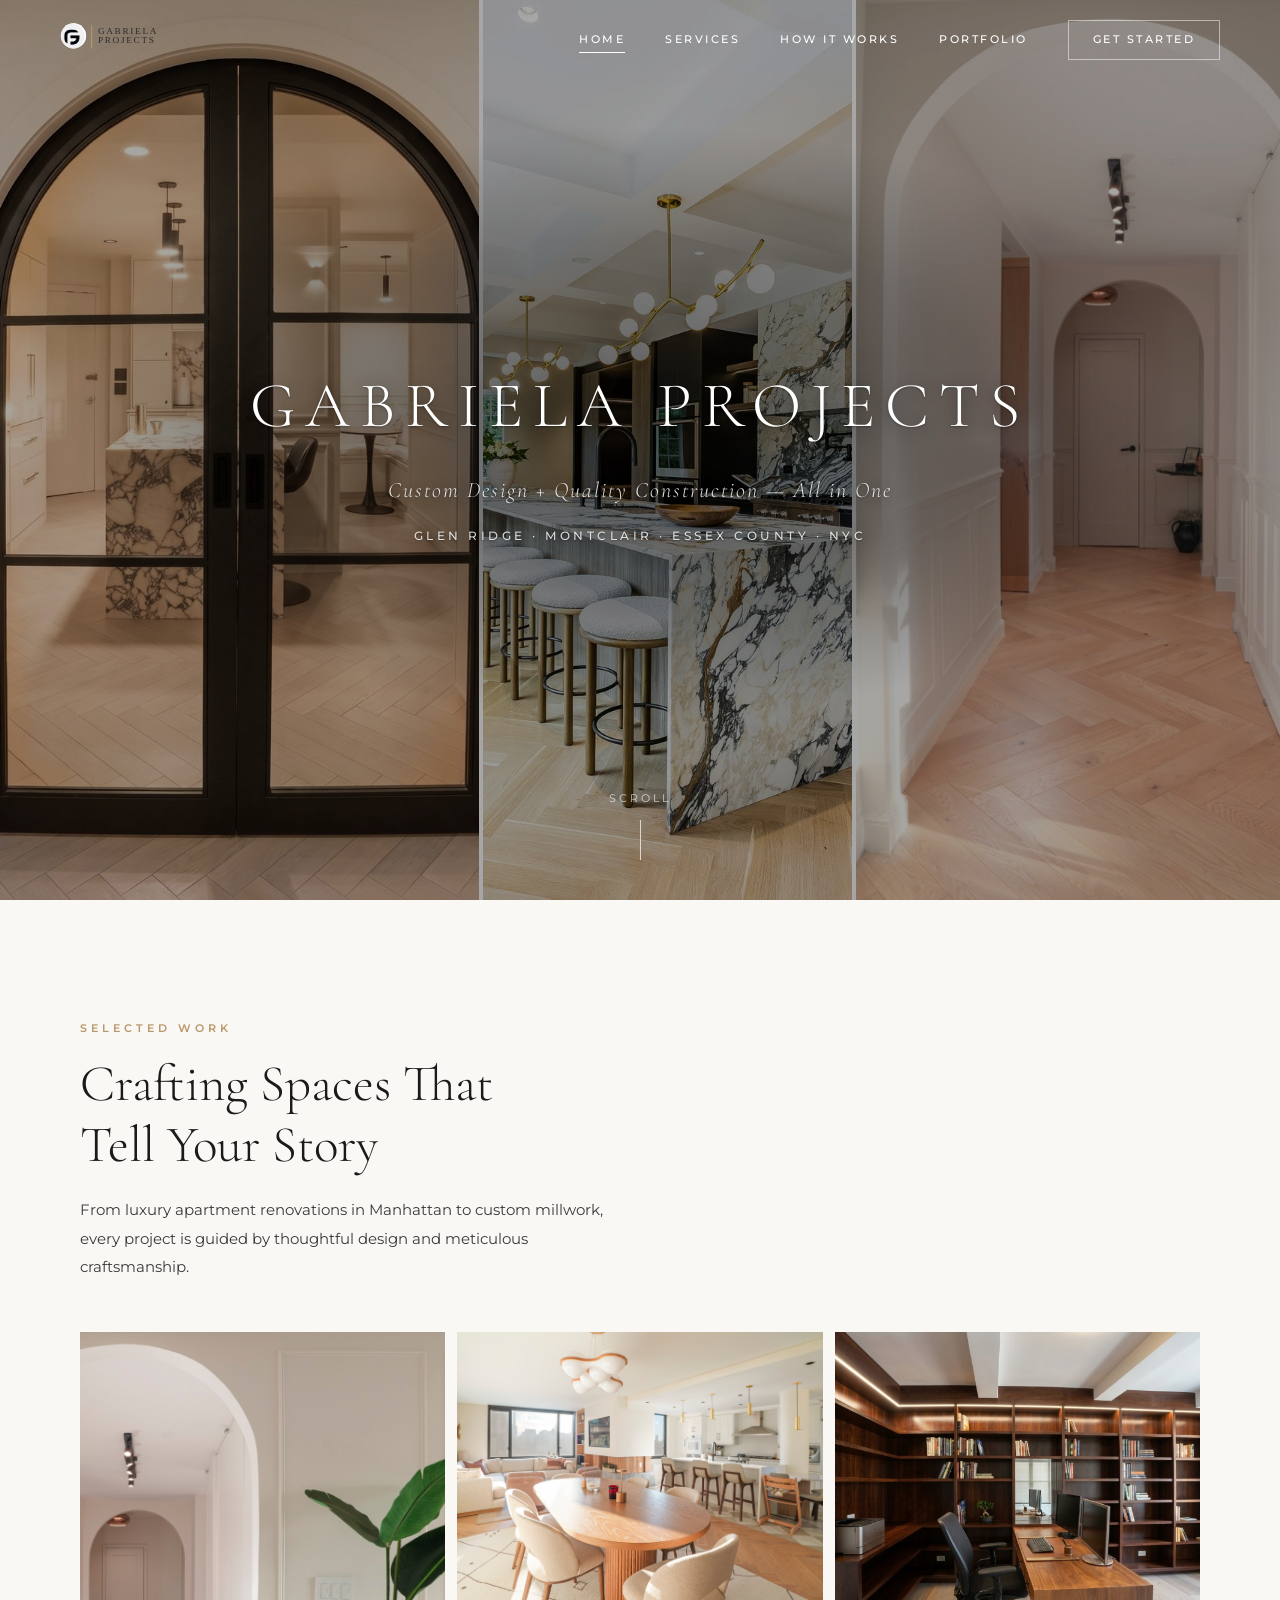
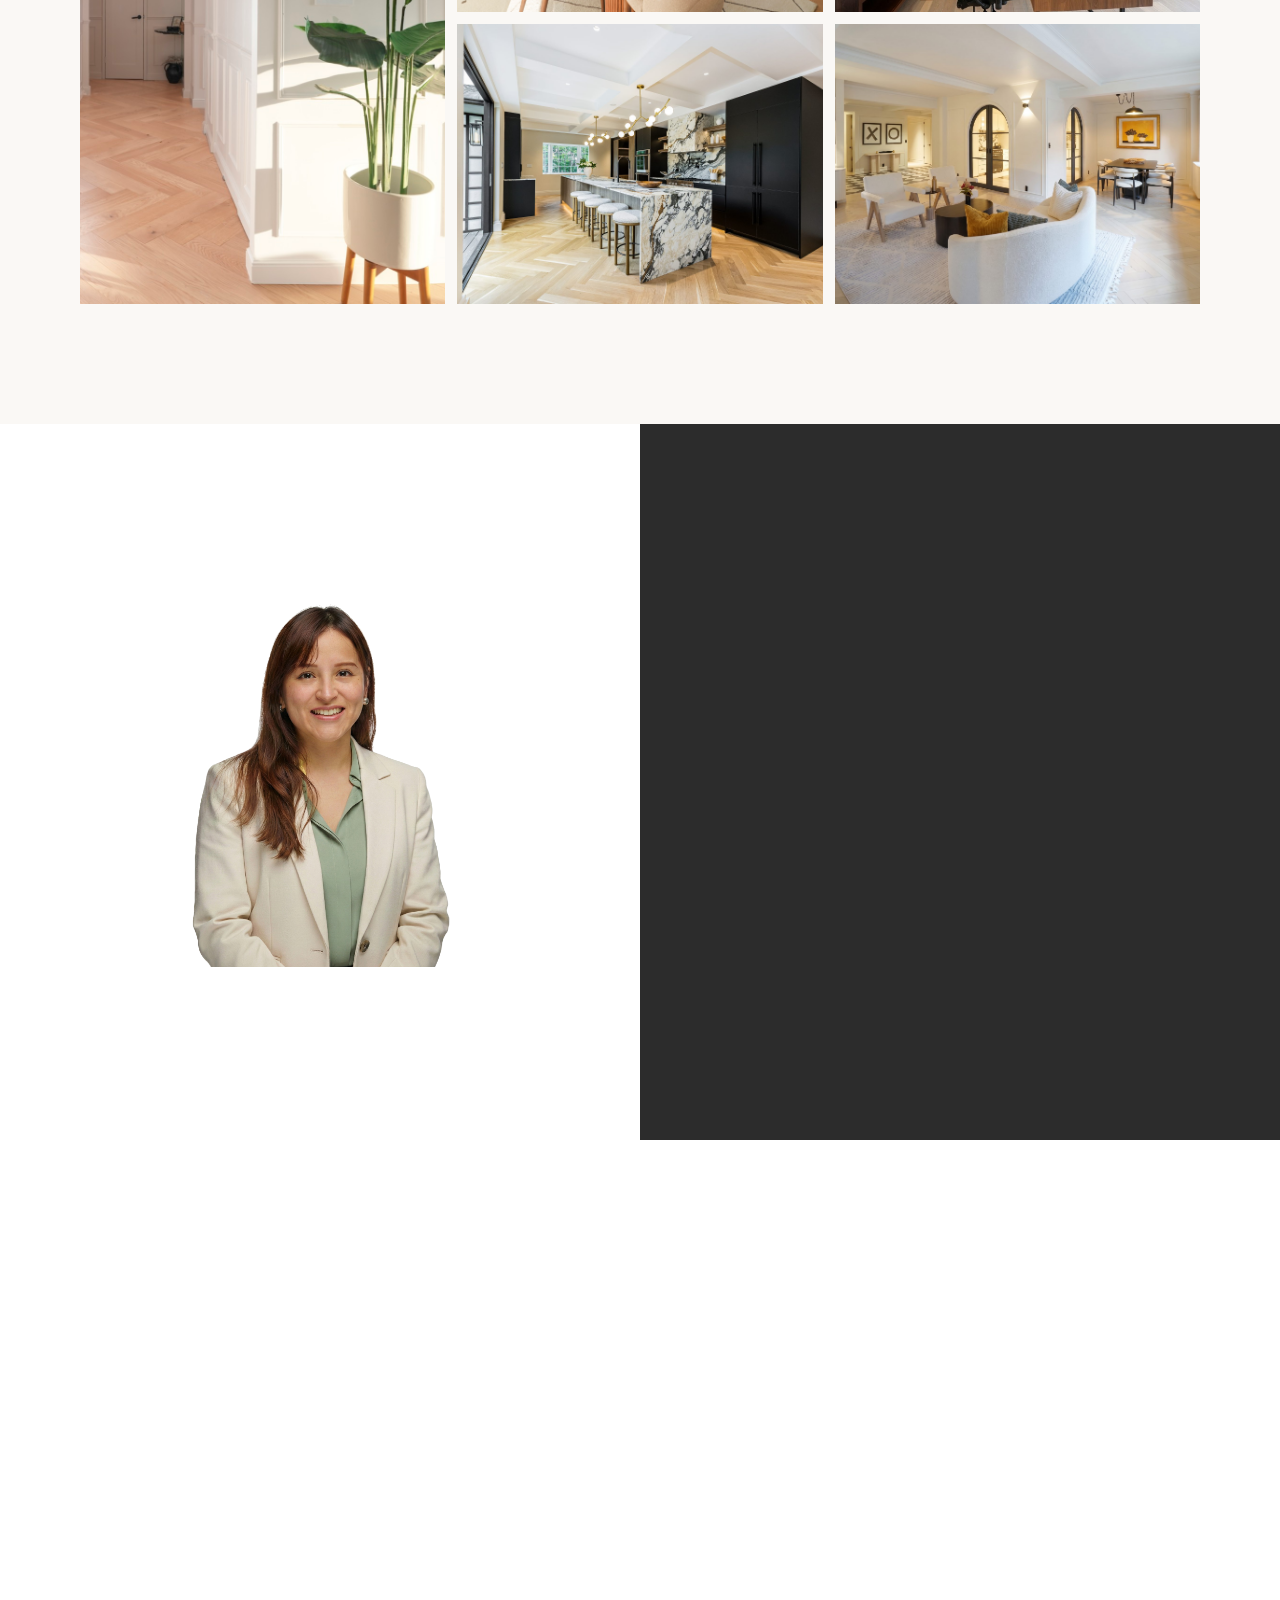
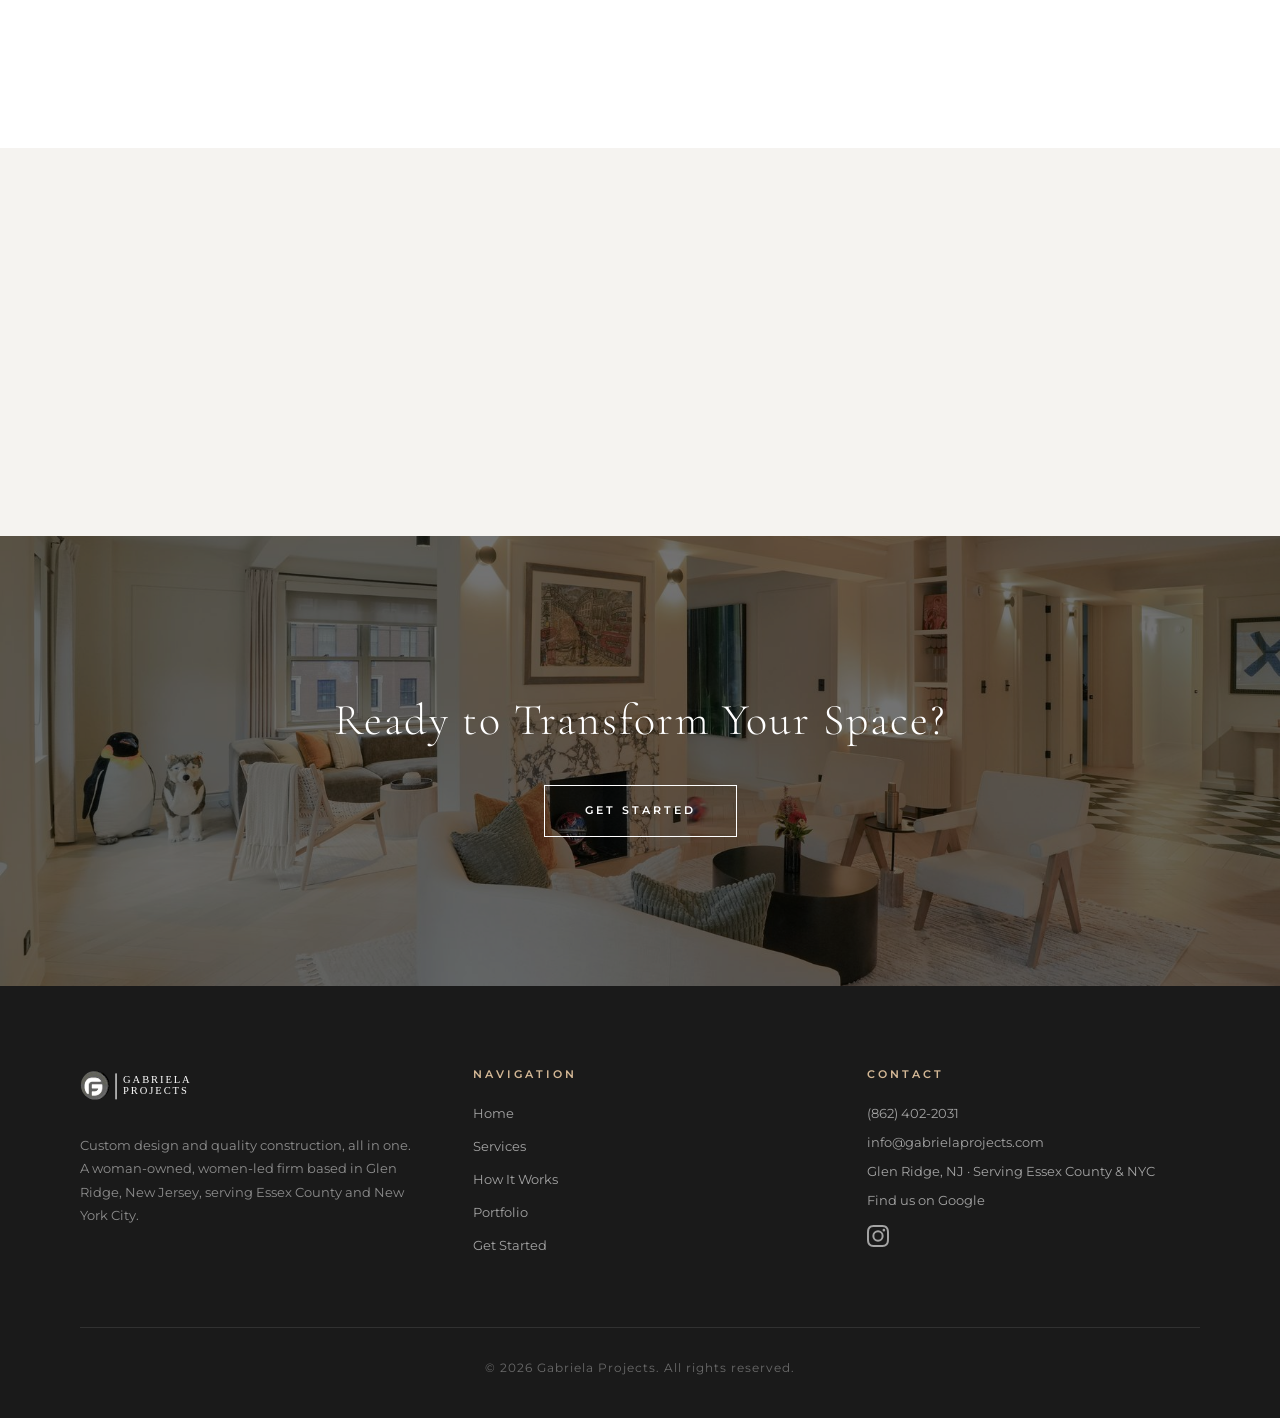
==== commit d0017f38: "Say we're based in Glen Ridge, NJ, matching the Google profile The footer and structured data said "" ====
--- a/index.html
+++ b/index.html
@@ -18,7 +18,7 @@
   <link rel="canonical" href="https://gabrielaprojects.com/">
   <!-- Open Graph -->
   <meta property="og:title" content="Gabriela Projects | Custom Design + Quality Construction">
-  <meta property="og:description" content="Woman-owned design-build firm in NYC specializing in custom millwork, renovations, and tailored design solutions.">
+  <meta property="og:description" content="Woman-owned design-build firm in Glen Ridge, NJ, serving Essex County and NYC: renovations, custom millwork and tailored design.">
   <meta property="og:image" content="https://gabrielaprojects.com/images/common/og-home.jpg">
   <meta property="og:url" content="https://gabrielaprojects.com/">
   <meta property="og:type" content="website">
@@ -26,7 +26,7 @@
   <!-- Twitter Card -->
   <meta name="twitter:card" content="summary_large_image">
   <meta name="twitter:title" content="Gabriela Projects | Custom Design + Quality Construction">
-  <meta name="twitter:description" content="Woman-owned design-build firm in NYC specializing in custom millwork, renovations, and tailored design solutions.">
+  <meta name="twitter:description" content="Woman-owned design-build firm in Glen Ridge, NJ, serving Essex County and NYC: renovations, custom millwork and tailored design.">
   <meta name="twitter:image" content="https://gabrielaprojects.com/images/common/og-home.jpg">
   <link rel="preconnect" href="https://fonts.googleapis.com">
   <link rel="preconnect" href="https://fonts.gstatic.com" crossorigin>
@@ -171,7 +171,7 @@
     <div class="footer-top">
       <div class="footer-brand">
         <img src="images/common/logo-white.svg" alt="Gabriela Projects" class="footer-logo">
-        <p>Custom design and quality construction, all in one. A woman-owned, women-led firm based in New York City, serving NYC and northern New Jersey.</p>
+        <p>Custom design and quality construction, all in one. A woman-owned, women-led firm based in Glen Ridge, New Jersey, serving Essex County and New York City.</p>
       </div>
       <div class="footer-links">
         <h4>Navigation</h4>
@@ -185,7 +185,8 @@
         <h4>Contact</h4>
         <p><a href="tel:+18624022031">(862) 402-2031</a></p>
         <p><a href="mailto:info@gabrielaprojects.com">info@gabrielaprojects.com</a></p>
-        <p>New York City &amp; Northern New Jersey</p>
+        <p>Glen Ridge, NJ &middot; Serving Essex County &amp; NYC</p>
+        <p><a href="https://www.google.com/maps/place/?q=place_id:ChIJV9o5SZi7KCYRHaxZRhk0vlA" target="_blank" rel="noopener">Find us on Google</a></p>
         <div class="social-links">
           <a href="https://www.instagram.com/gabrielaprojects/" target="_blank" rel="noopener" class="social-icon" aria-label="Follow us on Instagram">
             <svg xmlns="http://www.w3.org/2000/svg" viewBox="0 0 24 24" fill="currentColor" width="22" height="22">
@@ -208,18 +209,21 @@
     "@context": "https://schema.org",
     "@type": "HomeAndConstructionBusiness",
     "name": "Gabriela Projects",
-    "description": "Woman-owned design-build firm serving New York City and northern New Jersey, specializing in full renovations, custom millwork and construction.",
+    "description": "Woman-owned design-build firm based in Glen Ridge, New Jersey, serving Essex County and New York City, specializing in full renovations, custom millwork and construction.",
     "url": "https://gabrielaprojects.com",
     "telephone": "+1-862-402-2031",
     "email": "info@gabrielaprojects.com",
     "address": {
       "@type": "PostalAddress",
-      "addressLocality": "New York",
-      "addressRegion": "NY",
+      "addressLocality": "Glen Ridge",
+      "addressRegion": "NJ",
+      "postalCode": "07028",
       "addressCountry": "US"
     },
+    "hasMap": "https://www.google.com/maps/place/?q=place_id:ChIJV9o5SZi7KCYRHaxZRhk0vlA",
     "sameAs": [
-      "https://www.instagram.com/gabrielaprojects/"
+      "https://www.instagram.com/gabrielaprojects/",
+      "https://www.google.com/maps/place/?q=place_id:ChIJV9o5SZi7KCYRHaxZRhk0vlA"
     ],
     "image": "https://gabrielaprojects.com/images/common/og-home.jpg",
     "priceRange": "$$$$",
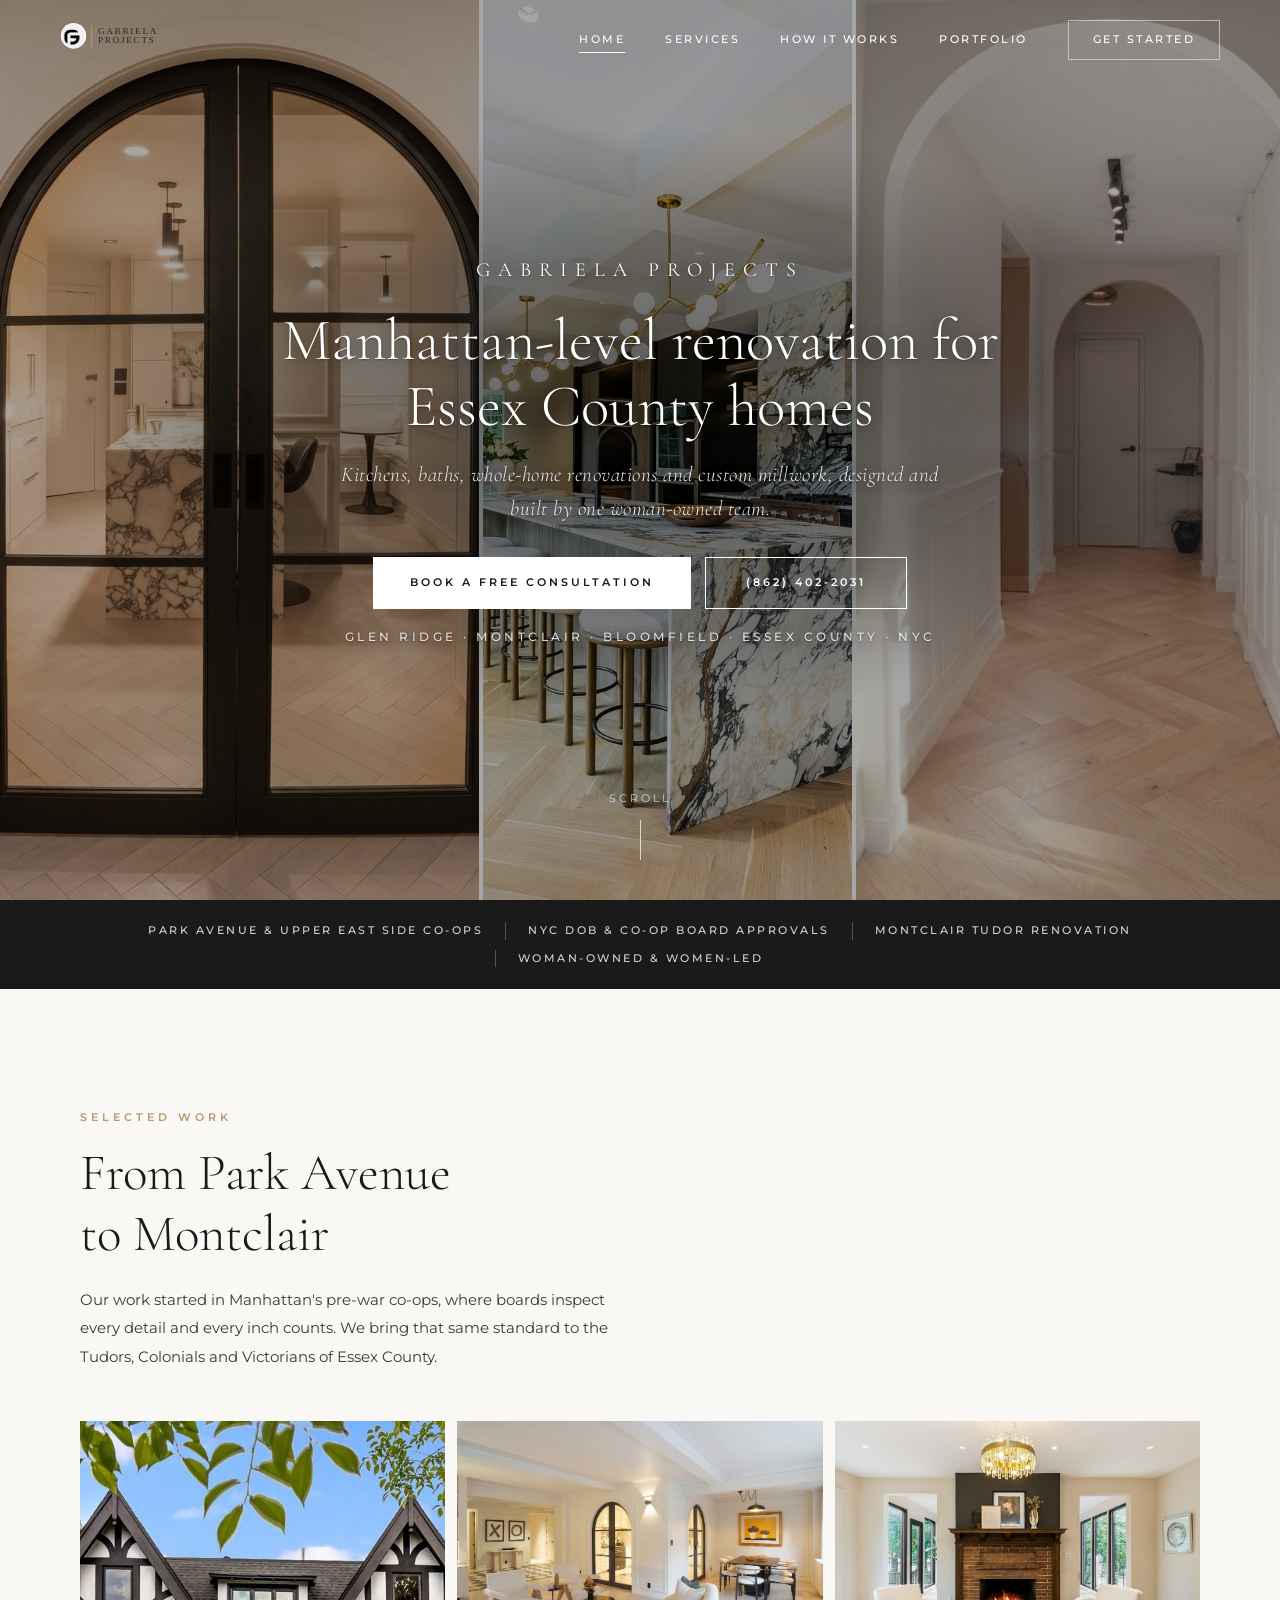
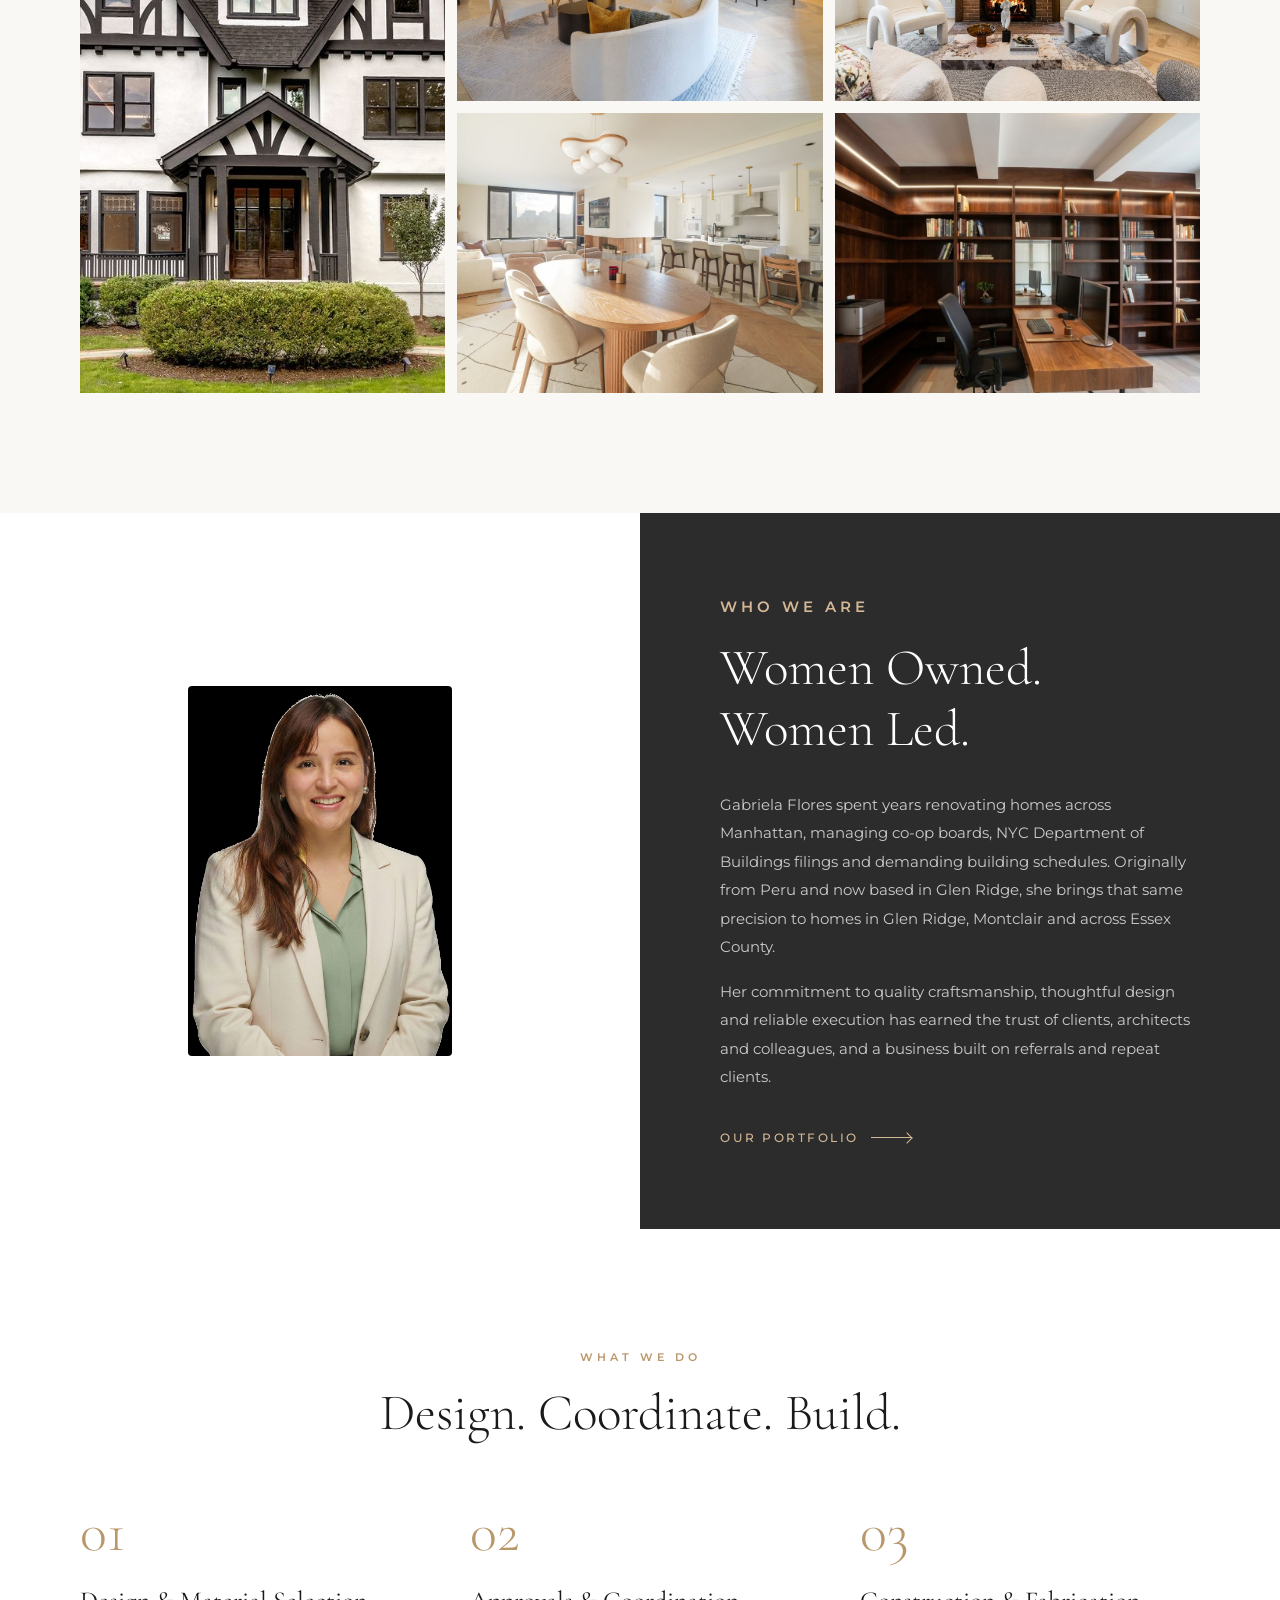
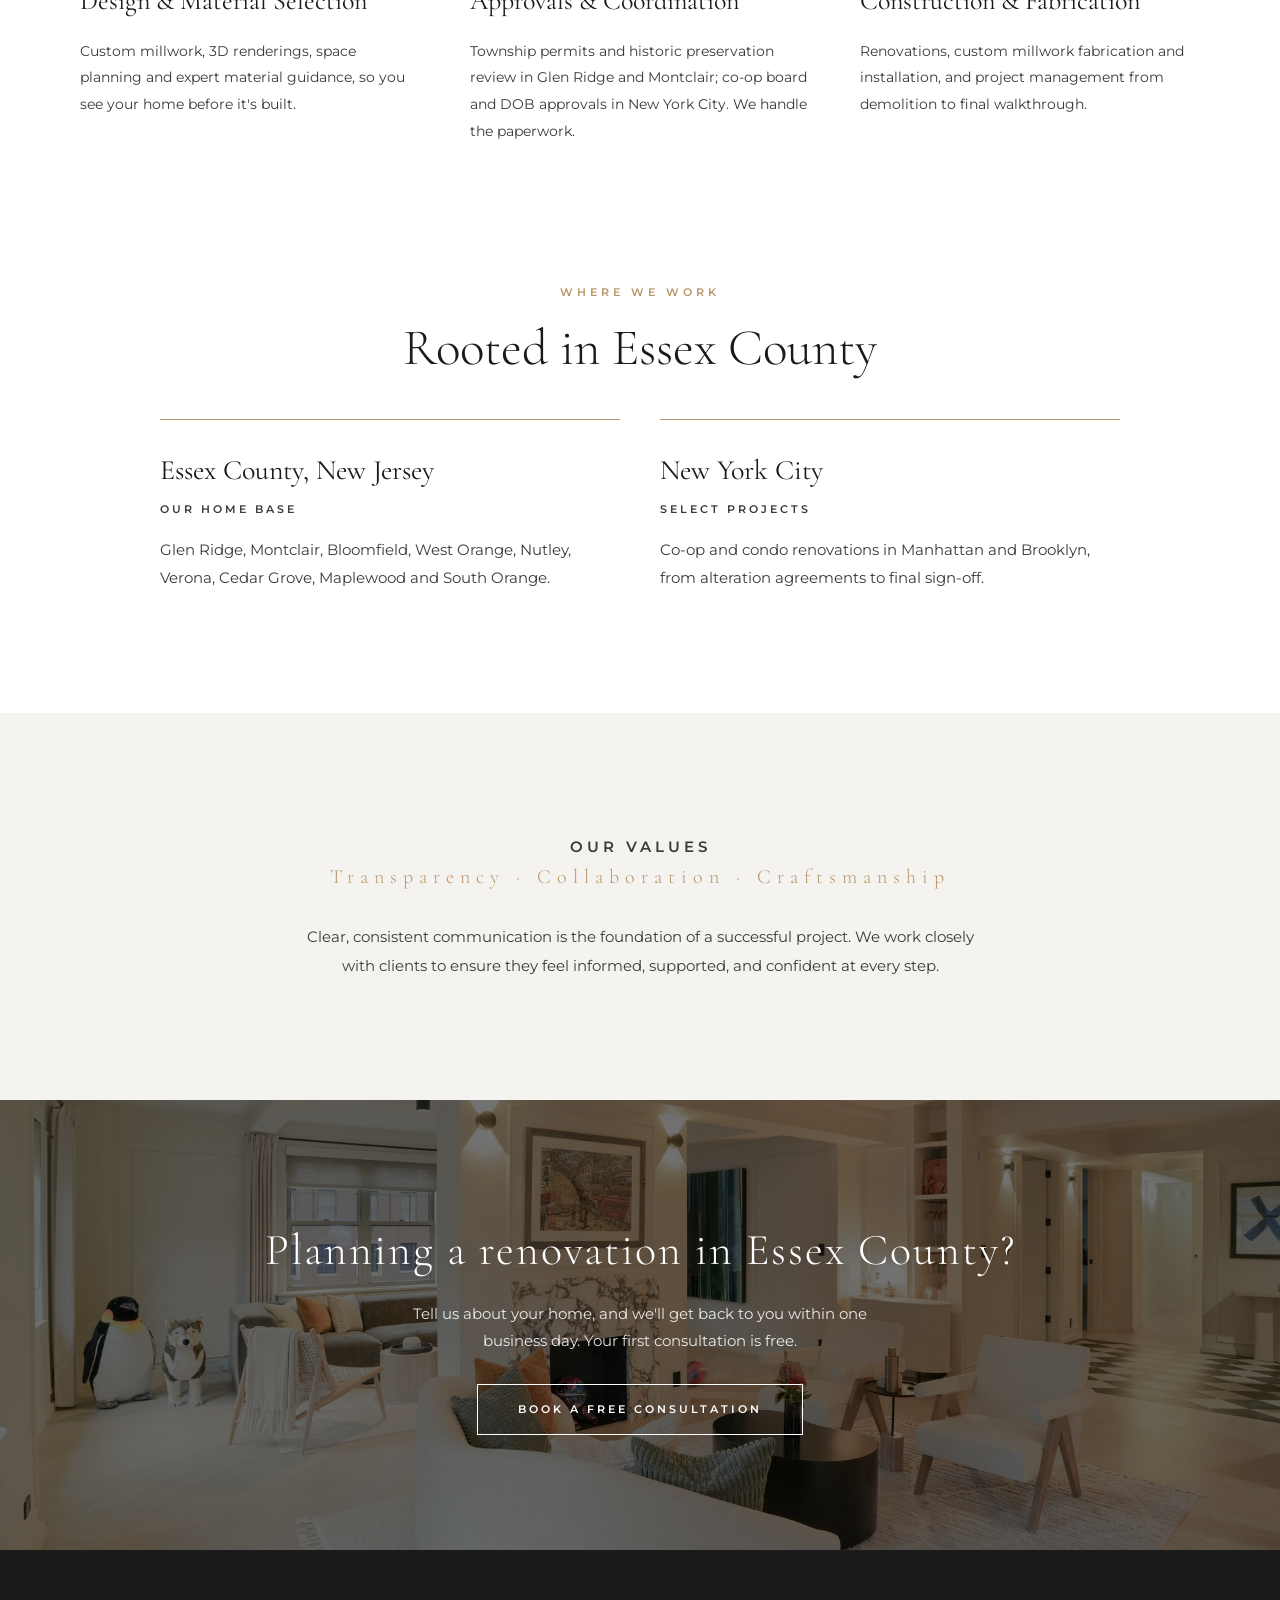
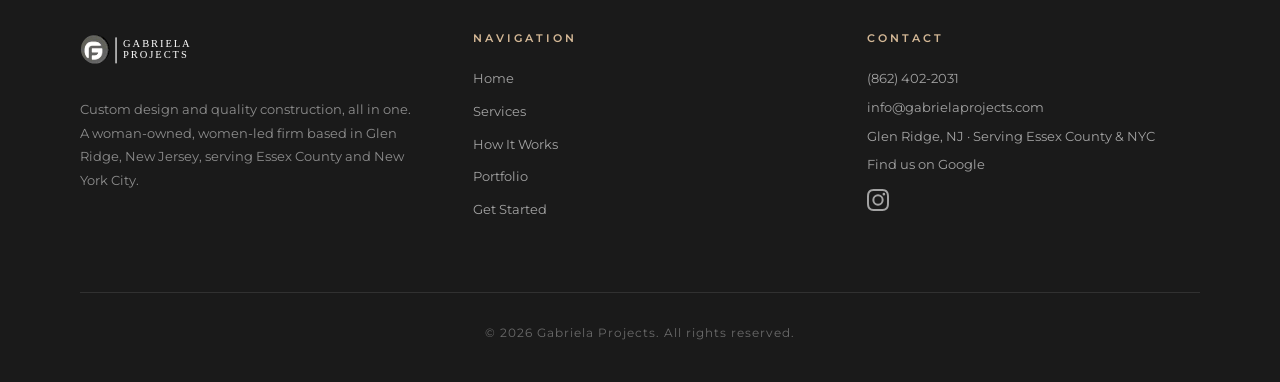
==== commit f6beb274: "Lead with NJ, shorten the enquiry form, and shrink the photos Home page: new headline and top button" ====
--- a/index.html
+++ b/index.html
@@ -13,11 +13,11 @@
 
   <meta charset="UTF-8">
   <meta name="viewport" content="width=device-width, initial-scale=1.0">
-  <title>NYC &amp; NJ Design-Build Renovation | Gabriela Projects</title>
-  <meta name="description" content="Woman-owned design-build firm serving New York City and northern New Jersey — Glen Ridge, Montclair and Essex County. Renovations and custom millwork.">
+  <title>Design-Build Renovation in Montclair &amp; Essex County, NJ | Gabriela Projects</title>
+  <meta name="description" content="Woman-owned design-build firm in Glen Ridge, NJ. Manhattan-level design, custom millwork and renovation for homes in Montclair, Glen Ridge and across Essex County.">
   <link rel="canonical" href="https://gabrielaprojects.com/">
   <!-- Open Graph -->
-  <meta property="og:title" content="Gabriela Projects | Custom Design + Quality Construction">
+  <meta property="og:title" content="Gabriela Projects | Design-Build Renovation in Essex County, NJ">
   <meta property="og:description" content="Woman-owned design-build firm in Glen Ridge, NJ, serving Essex County and NYC: renovations, custom millwork and tailored design.">
   <meta property="og:image" content="https://gabrielaprojects.com/images/common/og-home.jpg">
   <meta property="og:url" content="https://gabrielaprojects.com/">
@@ -25,14 +25,14 @@
   <meta property="og:site_name" content="Gabriela Projects">
   <!-- Twitter Card -->
   <meta name="twitter:card" content="summary_large_image">
-  <meta name="twitter:title" content="Gabriela Projects | Custom Design + Quality Construction">
+  <meta name="twitter:title" content="Gabriela Projects | Design-Build Renovation in Essex County, NJ">
   <meta name="twitter:description" content="Woman-owned design-build firm in Glen Ridge, NJ, serving Essex County and NYC: renovations, custom millwork and tailored design.">
   <meta name="twitter:image" content="https://gabrielaprojects.com/images/common/og-home.jpg">
   <link rel="preconnect" href="https://fonts.googleapis.com">
   <link rel="preconnect" href="https://fonts.gstatic.com" crossorigin>
   <link href="https://fonts.googleapis.com/css2?family=Cormorant+Garamond:ital,wght@0,300;0,400;0,700;1,300;1,400&family=Montserrat:wght@300;400;500;600;700&display=swap" rel="stylesheet">
   <link rel="icon" type="image/svg+xml" href="images/common/favicon.svg">
-  <link rel="stylesheet" href="css/style.css?v=18">
+  <link rel="stylesheet" href="css/style.css?v=19">
 </head>
 <body class="home">
 
@@ -63,43 +63,56 @@
     </div>
     <div class="hero-overlay"></div>
     <div class="hero-content">
-      <h1>Gabriela Projects</h1>
-      <p class="tagline">Custom Design + Quality Construction &mdash; All in One</p>
-      <p class="hero-locations">Glen&nbsp;Ridge &middot; Montclair &middot; Essex&nbsp;County &middot; NYC</p>
+      <p class="hero-brand">Gabriela Projects</p>
+      <h1>Manhattan-level renovation for Essex&nbsp;County homes</h1>
+      <p class="tagline">Kitchens, baths, whole-home renovations and custom millwork, designed and built by one woman-owned team.</p>
+      <div class="hero-actions">
+        <a href="/get-started" class="btn-solid">Book a free consultation</a>
+        <a href="tel:+18624022031" class="btn-outline">(862) 402-2031</a>
+      </div>
+      <p class="hero-locations">Glen&nbsp;Ridge &middot; Montclair &middot; Bloomfield &middot; Essex&nbsp;County &middot; NYC</p>
     </div>
     <div class="hero-scroll">
       <span>Scroll</span>
       <div class="line"></div>
     </div>
+  </section>
+
+  <!-- Proof Strip -->
+  <section class="proof-strip" aria-label="Experience">
+    <span>Park Avenue &amp; Upper East Side co-ops</span>
+    <span>NYC DOB &amp; co-op board approvals</span>
+    <span>Montclair Tudor renovation</span>
+    <span>Woman-owned &amp; women-led</span>
   </section>
 
   <!-- Portfolio Preview -->
   <section class="section portfolio-preview">
     <div class="reveal">
       <p class="section-label">Selected Work</p>
-      <h2 class="section-heading">Crafting Spaces That<br>Tell Your Story</h2>
-      <p class="section-text">From luxury apartment renovations in Manhattan to custom millwork, every project is guided by thoughtful design and meticulous craftsmanship.</p>
+      <h2 class="section-heading">From Park Avenue<br>to Montclair</h2>
+      <p class="section-text">Our work started in Manhattan's pre-war co-ops, where boards inspect every detail and every inch counts. We bring that same standard to the Tudors, Colonials and Victorians of Essex County.</p>
     </div>
     <div class="masonry-grid reveal">
-      <a href="/portfolio#upper-east-side" class="grid-item tall">
-        <img src="images/portfolio/upper-east-side/after-04.jpg" alt="Upper East Side living room renovation" loading="lazy">
+      <a href="/portfolio#montclair-house" class="grid-item tall">
+        <img src="images/portfolio/montclair-house/after-05.jpg" srcset="images/portfolio/montclair-house/after-05-1100.jpg 1100w, images/portfolio/montclair-house/after-05.jpg 1800w" sizes="(max-width: 768px) 92vw, (max-width: 1024px) 50vw, 33vw" alt="Montclair, NJ Tudor house after renovation" loading="lazy">
+        <div class="overlay"><span>Montclair House</span></div>
+      </a>
+      <a href="/portfolio#park-avenue" class="grid-item">
+        <img src="images/portfolio/park-avenue/after-02.jpg" srcset="images/portfolio/park-avenue/after-02-1100.jpg 1100w, images/portfolio/park-avenue/after-02.jpg 1800w" sizes="(max-width: 768px) 92vw, (max-width: 1024px) 50vw, 33vw" alt="Park Avenue co-op living and dining room renovation" loading="lazy">
+        <div class="overlay"><span>Park Avenue</span></div>
+      </a>
+      <a href="/portfolio#montclair-house" class="grid-item">
+        <img src="images/portfolio/montclair-house/after-04.jpg" srcset="images/portfolio/montclair-house/after-04-1100.jpg 1100w, images/portfolio/montclair-house/after-04.jpg 1800w" sizes="(max-width: 768px) 92vw, (max-width: 1024px) 50vw, 33vw" alt="Montclair, NJ living room with renovated fireplace" loading="lazy">
+        <div class="overlay"><span>Montclair House</span></div>
+      </a>
+      <a href="/portfolio#upper-east-side" class="grid-item">
+        <img src="images/portfolio/upper-east-side/after-01.jpg" srcset="images/portfolio/upper-east-side/after-01-1100.jpg 1100w, images/portfolio/upper-east-side/after-01.jpg 1800w" sizes="(max-width: 768px) 92vw, (max-width: 1024px) 50vw, 33vw" alt="Upper East Side apartment renovation" loading="lazy">
         <div class="overlay"><span>Upper East Side</span></div>
       </a>
-      <a href="/portfolio#upper-east-side" class="grid-item">
-        <img src="images/portfolio/upper-east-side/after-01.jpg" alt="Upper East Side apartment renovation" loading="lazy">
-        <div class="overlay"><span>Upper East Side</span></div>
-      </a>
       <a href="/portfolio#midtown-bookshelves" class="grid-item">
-        <img src="images/portfolio/midtown-bookshelves/after-02.jpg" alt="Midtown custom bookshelves" loading="lazy">
+        <img src="images/portfolio/midtown-bookshelves/after-02.jpg" srcset="images/portfolio/midtown-bookshelves/after-02-1100.jpg 1100w, images/portfolio/midtown-bookshelves/after-02.jpg 1347w" sizes="(max-width: 768px) 92vw, (max-width: 1024px) 50vw, 33vw" alt="Custom millwork bookshelves in a Midtown Manhattan apartment" loading="lazy">
         <div class="overlay"><span>Midtown Bookshelves</span></div>
-      </a>
-      <a href="/portfolio#montclair-house" class="grid-item">
-        <img src="images/portfolio/montclair-house/after-06.jpg" alt="Montclair House kitchen renovation" loading="lazy">
-        <div class="overlay"><span>Montclair House</span></div>
-      </a>
-      <a href="/portfolio#park-avenue" class="grid-item">
-        <img src="images/portfolio/park-avenue/after-02.jpg" alt="Park Avenue living and dining room renovation" loading="lazy">
-        <div class="overlay"><span>Park Avenue</span></div>
       </a>
     </div>
   </section>
@@ -113,8 +126,8 @@
       <div class="reveal">
         <p class="section-label">Who We Are</p>
         <h2 class="section-heading">Women Owned.<br>Women Led.</h2>
-        <p>Gabriela Flores, the heart and soul behind every project, brings warmth, creativity, and a sharp eye for detail. Originally from Peru and now based in New York City, she has spent many years working across the boroughs, navigating a wide range of projects and challenges that have shaped her into a skilled and adaptable professional.</p>
-        <p>Her commitment to quality craftsmanship, thoughtful design, and reliable execution has earned the trust of clients, architects, and colleagues, resulting in lasting relationships, referrals, and repeat business.</p>
+        <p>Gabriela Flores spent years renovating homes across Manhattan, managing co-op boards, NYC Department of Buildings filings and demanding building schedules. Originally from Peru and now based in Glen Ridge, she brings that same precision to homes in Glen Ridge, Montclair and across Essex County.</p>
+        <p>Her commitment to quality craftsmanship, thoughtful design and reliable execution has earned the trust of clients, architects and colleagues, and a business built on referrals and repeat clients.</p>
         <a href="/portfolio" class="cta-link">
           Our Portfolio <span class="arrow"></span>
         </a>
@@ -132,17 +145,37 @@
       <div class="service-card">
         <div class="number">01</div>
         <h3>Design &amp; Material Selection</h3>
-        <p>Custom millwork, 3D renderings, space planning, and expert material guidance to bring your vision to life.</p>
+        <p>Custom millwork, 3D renderings, space planning and expert material guidance, so you see your home before it's built.</p>
       </div>
       <div class="service-card">
         <div class="number">02</div>
         <h3>Approvals &amp; Coordination</h3>
-        <p>We handle building approvals, permits, and contractor coordination so your project stays on track and fully compliant.</p>
+        <p>Township permits and historic preservation review in Glen Ridge and Montclair; co-op board and DOB approvals in New York City. We handle the paperwork.</p>
       </div>
       <div class="service-card">
         <div class="number">03</div>
         <h3>Construction &amp; Fabrication</h3>
-        <p>From renovations and remodels to custom millwork fabrication and end-to-end project management.</p>
+        <p>Renovations, custom millwork fabrication and installation, and project management from demolition to final walkthrough.</p>
+      </div>
+    </div>
+  </section>
+
+  <!-- Where We Work -->
+  <section class="section areas">
+    <div class="reveal" style="text-align:center;">
+      <p class="section-label">Where We Work</p>
+      <h2 class="section-heading">Rooted in Essex County</h2>
+    </div>
+    <div class="areas-grid reveal">
+      <div class="area-card">
+        <h3>Essex County, New Jersey</h3>
+        <p class="area-note">Our home base</p>
+        <p>Glen Ridge, Montclair, Bloomfield, West Orange, Nutley, Verona, Cedar Grove, Maplewood and South Orange.</p>
+      </div>
+      <div class="area-card">
+        <h3>New York City</h3>
+        <p class="area-note">Select projects</p>
+        <p>Co-op and condo renovations in Manhattan and Brooklyn, from alteration agreements to final sign-off.</p>
       </div>
     </div>
   </section>
@@ -161,8 +194,9 @@
     <img src="images/portfolio/park-avenue/after-01.jpg" alt="Park Avenue living room renovation" loading="lazy">
     <div class="overlay"></div>
     <div class="cta-content reveal">
-      <h2>Ready to Transform Your Space?</h2>
-      <a href="/get-started" class="btn-outline">Get Started</a>
+      <h2>Planning a renovation in Essex County?</h2>
+      <p>Tell us about your home, and we'll get back to you within one business day. Your first consultation is free.</p>
+      <a href="/get-started" class="btn-outline">Book a free consultation</a>
     </div>
   </section>
 
--- a/css/style.css
+++ b/css/style.css
@@ -276,6 +276,7 @@
 
 /* Belt and braces: the scrim handles the broad area, this keeps fine strokes
    legible over any bright detail inside it. */
+.hero-content .hero-brand,
 .hero-content h1,
 .hero-content .tagline,
 .hero-content .hero-locations {
@@ -289,23 +290,63 @@
   filter: brightness(0) invert(1);
 }
 
+/* The wordmark keeps the brand's letter-spaced look; the h1 below it says
+   what we do and where, which is what Google and a first-time visitor read. */
+.hero-content .hero-brand {
+  font-family: var(--font-heading);
+  font-size: clamp(15px, 1.6vw, 20px);
+  font-weight: 400;
+  color: var(--color-white);
+  letter-spacing: 8px;
+  text-transform: uppercase;
+  margin-bottom: 22px;
+}
+
 .hero-content h1 {
   font-family: var(--font-heading);
-  font-size: clamp(32px, 5vw, 64px);
+  font-size: clamp(34px, 4.6vw, 62px);
   font-weight: 300;
-  color: var(--color-white);
-  letter-spacing: 10px;
-  text-transform: uppercase;
-  margin-bottom: 16px;
+  line-height: 1.12;
+  color: var(--color-white);
+  max-width: 900px;
+  margin: 0 auto 18px;
 }
 
 .hero-content .tagline {
   font-family: var(--font-heading);
-  font-size: clamp(16px, 2vw, 22px);
+  font-size: clamp(16px, 1.8vw, 21px);
   font-weight: 300;
   font-style: italic;
-  color: rgba(255, 255, 255, 0.85);
-  letter-spacing: 2px;
+  color: rgba(255, 255, 255, 0.9);
+  letter-spacing: 0.5px;
+  max-width: 640px;
+  margin: 0 auto;
+}
+
+.hero-actions {
+  display: flex;
+  flex-wrap: wrap;
+  justify-content: center;
+  gap: 14px;
+  margin-top: 32px;
+}
+
+.btn-solid {
+  display: inline-block;
+  padding: 16px 36px;
+  border: 1px solid var(--color-white);
+  background: var(--color-white);
+  color: var(--color-black);
+  font-size: 11px;
+  font-weight: 600;
+  letter-spacing: 3px;
+  text-transform: uppercase;
+  transition: all var(--transition);
+}
+
+.btn-solid:hover {
+  background: transparent;
+  color: var(--color-white);
 }
 
 /* Naming the towns in the hero is deliberate: local ranking follows the
@@ -348,6 +389,30 @@
 @keyframes pulse {
   0%, 100% { opacity: 0.4; }
   50% { opacity: 0.9; }
+}
+
+/* === Proof Strip (under the hero) === */
+.proof-strip {
+  background: var(--color-black);
+  color: rgba(255, 255, 255, 0.82);
+  display: flex;
+  flex-wrap: wrap;
+  justify-content: center;
+  gap: 10px 0;
+  padding: 22px 40px;
+  font-size: 11px;
+  font-weight: 500;
+  letter-spacing: 2.5px;
+  text-transform: uppercase;
+}
+
+.proof-strip span {
+  padding: 0 22px;
+  border-left: 1px solid rgba(255, 255, 255, 0.25);
+}
+
+.proof-strip span:first-child {
+  border-left: none;
 }
 
 /* === Section Spacing === */
@@ -590,6 +655,47 @@
   background: var(--color-gold);
 }
 
+/* === Where We Work === */
+/* Follows the services section, which already has 120px of bottom padding. */
+.section.areas {
+  padding-top: 20px;
+}
+
+.areas-grid {
+  display: grid;
+  grid-template-columns: 1fr 1fr;
+  gap: 40px;
+  max-width: 960px;
+  margin: 40px auto 0;
+}
+
+.area-card {
+  border-top: 1px solid var(--color-gold);
+  padding-top: 28px;
+}
+
+.area-card h3 {
+  font-family: var(--font-heading);
+  font-size: 28px;
+  font-weight: 400;
+  color: var(--color-black);
+}
+
+.area-card .area-note {
+  font-size: 11px;
+  font-weight: 600;
+  letter-spacing: 3px;
+  text-transform: uppercase;
+  color: var(--color-charcoal);
+  margin: 6px 0 16px;
+}
+
+.area-card p {
+  font-size: 15px;
+  line-height: 1.9;
+  color: var(--color-charcoal);
+}
+
 /* === Values / Process Banner === */
 .values-banner {
   background: var(--color-off-white);
@@ -654,6 +760,19 @@
   color: var(--color-white);
   margin-bottom: 30px;
   letter-spacing: 2px;
+}
+
+.cta-section h2:has(+ p) {
+  margin-bottom: 14px;
+}
+
+.cta-section p {
+  font-size: 15px;
+  line-height: 1.8;
+  color: rgba(255, 255, 255, 0.88);
+  max-width: 560px;
+  margin: 0 auto 30px;
+  padding: 0 24px;
 }
 
 .btn-outline {
@@ -1180,6 +1299,66 @@
 .checkbox-option:has(input:checked) {
   border-color: var(--color-gold);
   background: rgba(184, 151, 106, 0.05);
+}
+
+/* Short form layout: contact fields and short choices sit two to a row */
+.form-row {
+  display: grid;
+  grid-template-columns: 1fr 1fr;
+  column-gap: 32px;
+}
+
+.form-row .form-group {
+  margin-bottom: 28px;
+}
+
+.form-row .form-label {
+  margin-bottom: 2px;
+}
+
+.radio-grid {
+  display: grid;
+  grid-template-columns: 1fr 1fr;
+  gap: 12px;
+}
+
+/* The optional qualifying questions, collapsed by default */
+.form-more {
+  border-top: 1px solid var(--color-light-gray);
+  border-bottom: 1px solid var(--color-light-gray);
+  padding: 22px 0;
+  margin-bottom: 10px;
+}
+
+.form-more summary {
+  cursor: pointer;
+  font-size: 15px;
+  font-weight: 500;
+  color: var(--color-black);
+  list-style-position: inside;
+}
+
+.form-more summary span {
+  font-weight: 400;
+  color: var(--color-charcoal);
+}
+
+.form-more[open] summary {
+  margin-bottom: 30px;
+}
+
+.form-reassure {
+  margin-top: 18px;
+  font-size: 13px;
+  color: var(--color-charcoal);
+  text-align: center;
+}
+
+@media (max-width: 600px) {
+  .form-row,
+  .radio-grid {
+    grid-template-columns: 1fr;
+  }
 }
 
 /* Submit Button */
@@ -1630,7 +1809,46 @@
   }
 
   .hero {
-    min-height: 500px;
+    min-height: 640px;
+  }
+
+  .hero-content .hero-brand {
+    letter-spacing: 5px;
+    margin-bottom: 16px;
+  }
+
+  .hero-actions {
+    flex-direction: column;
+    align-items: center;
+    margin-top: 26px;
+  }
+
+  .hero-actions a {
+    width: 100%;
+    max-width: 300px;
+    text-align: center;
+  }
+
+  .hero-scroll {
+    display: none;
+  }
+
+  .proof-strip {
+    flex-direction: column;
+    align-items: center;
+    text-align: center;
+    padding: 22px 24px;
+    letter-spacing: 1.8px;
+  }
+
+  .proof-strip span {
+    border-left: none;
+    padding: 0;
+  }
+
+  .areas-grid {
+    grid-template-columns: 1fr;
+    gap: 32px;
   }
 
   .hero-bg {
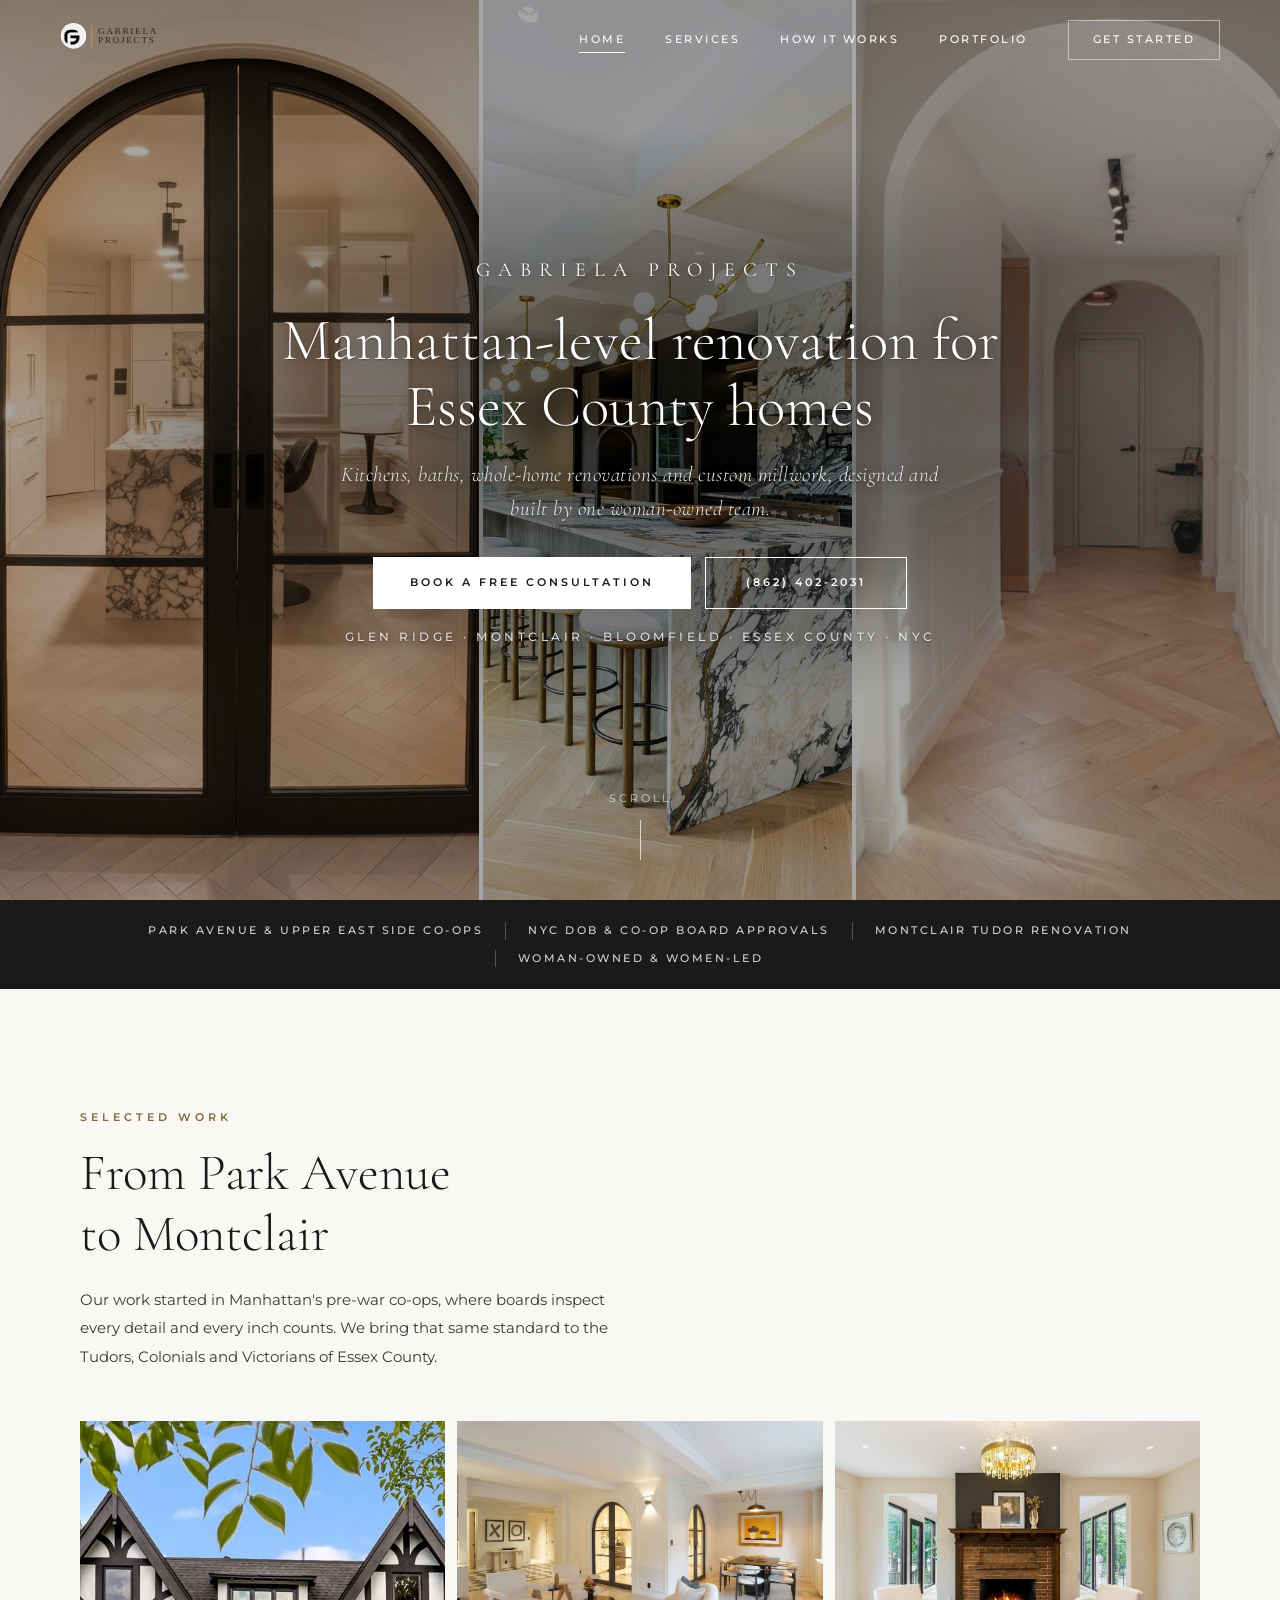
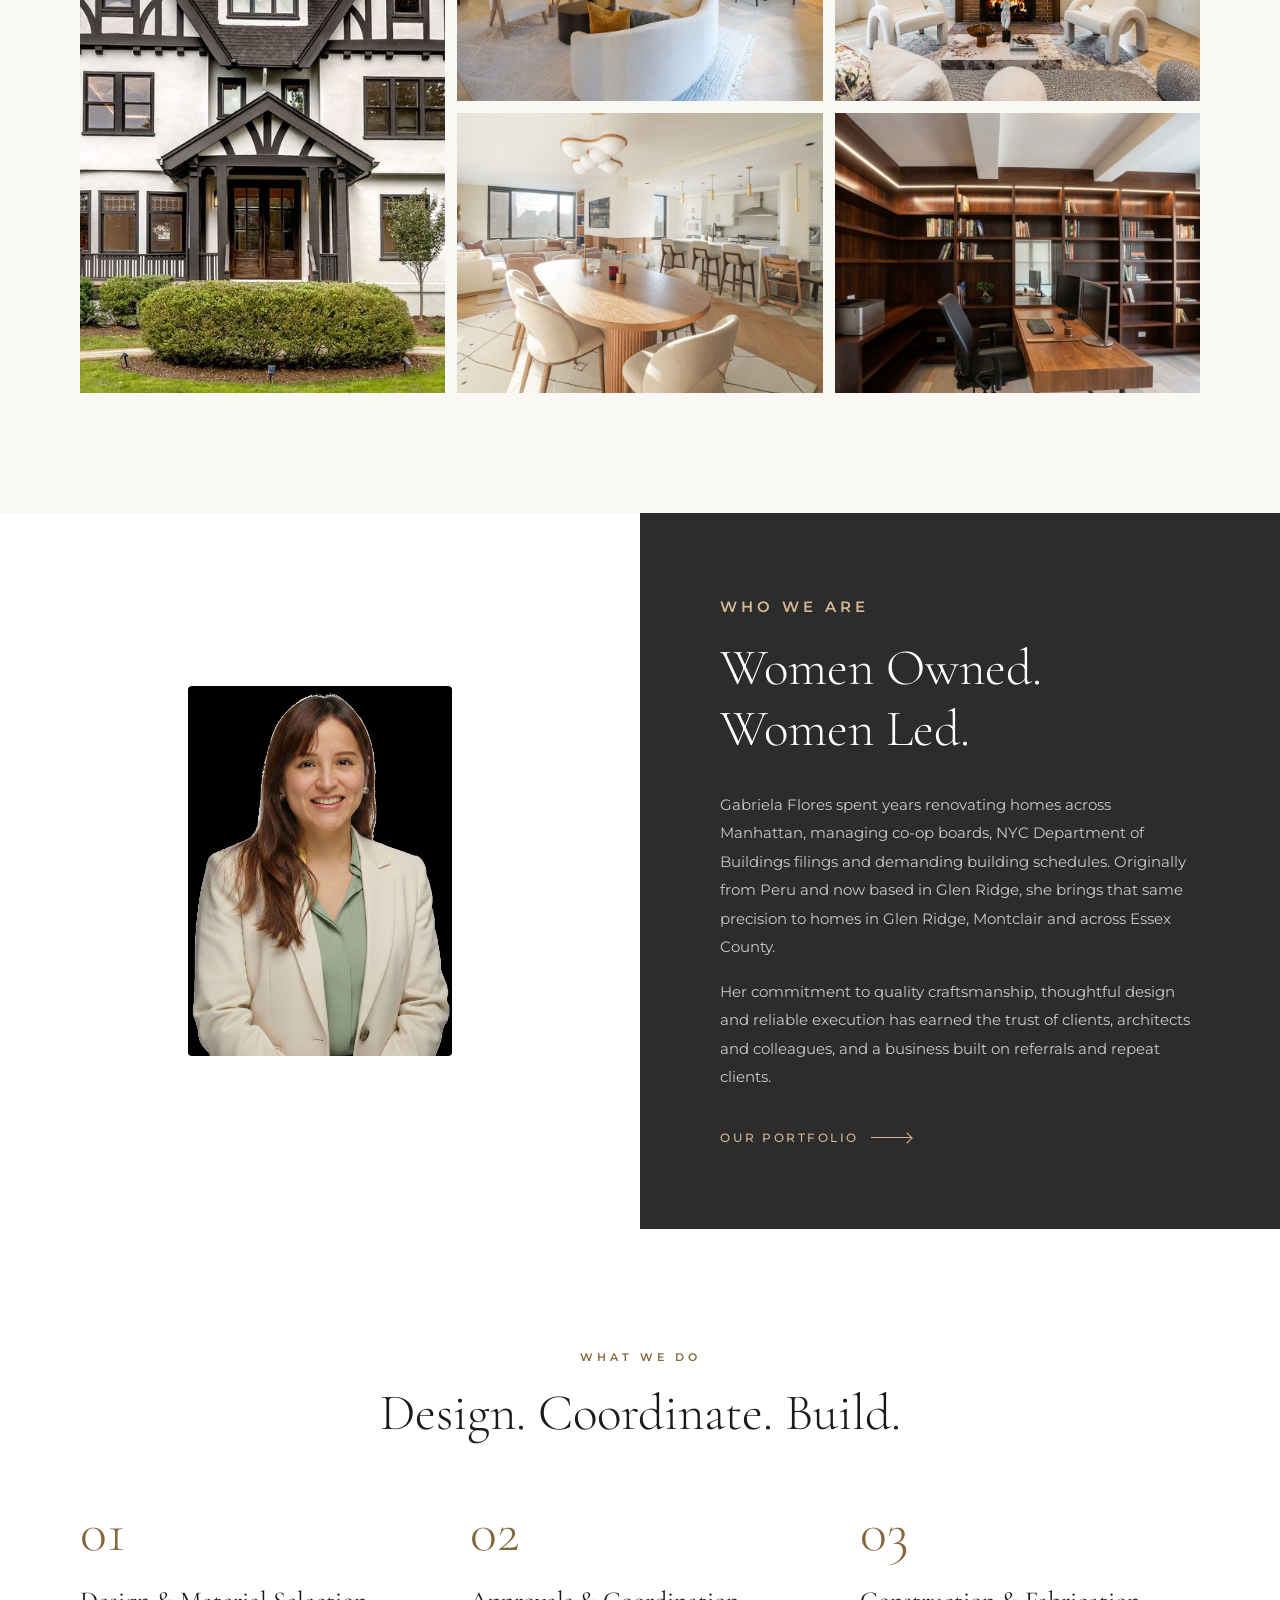
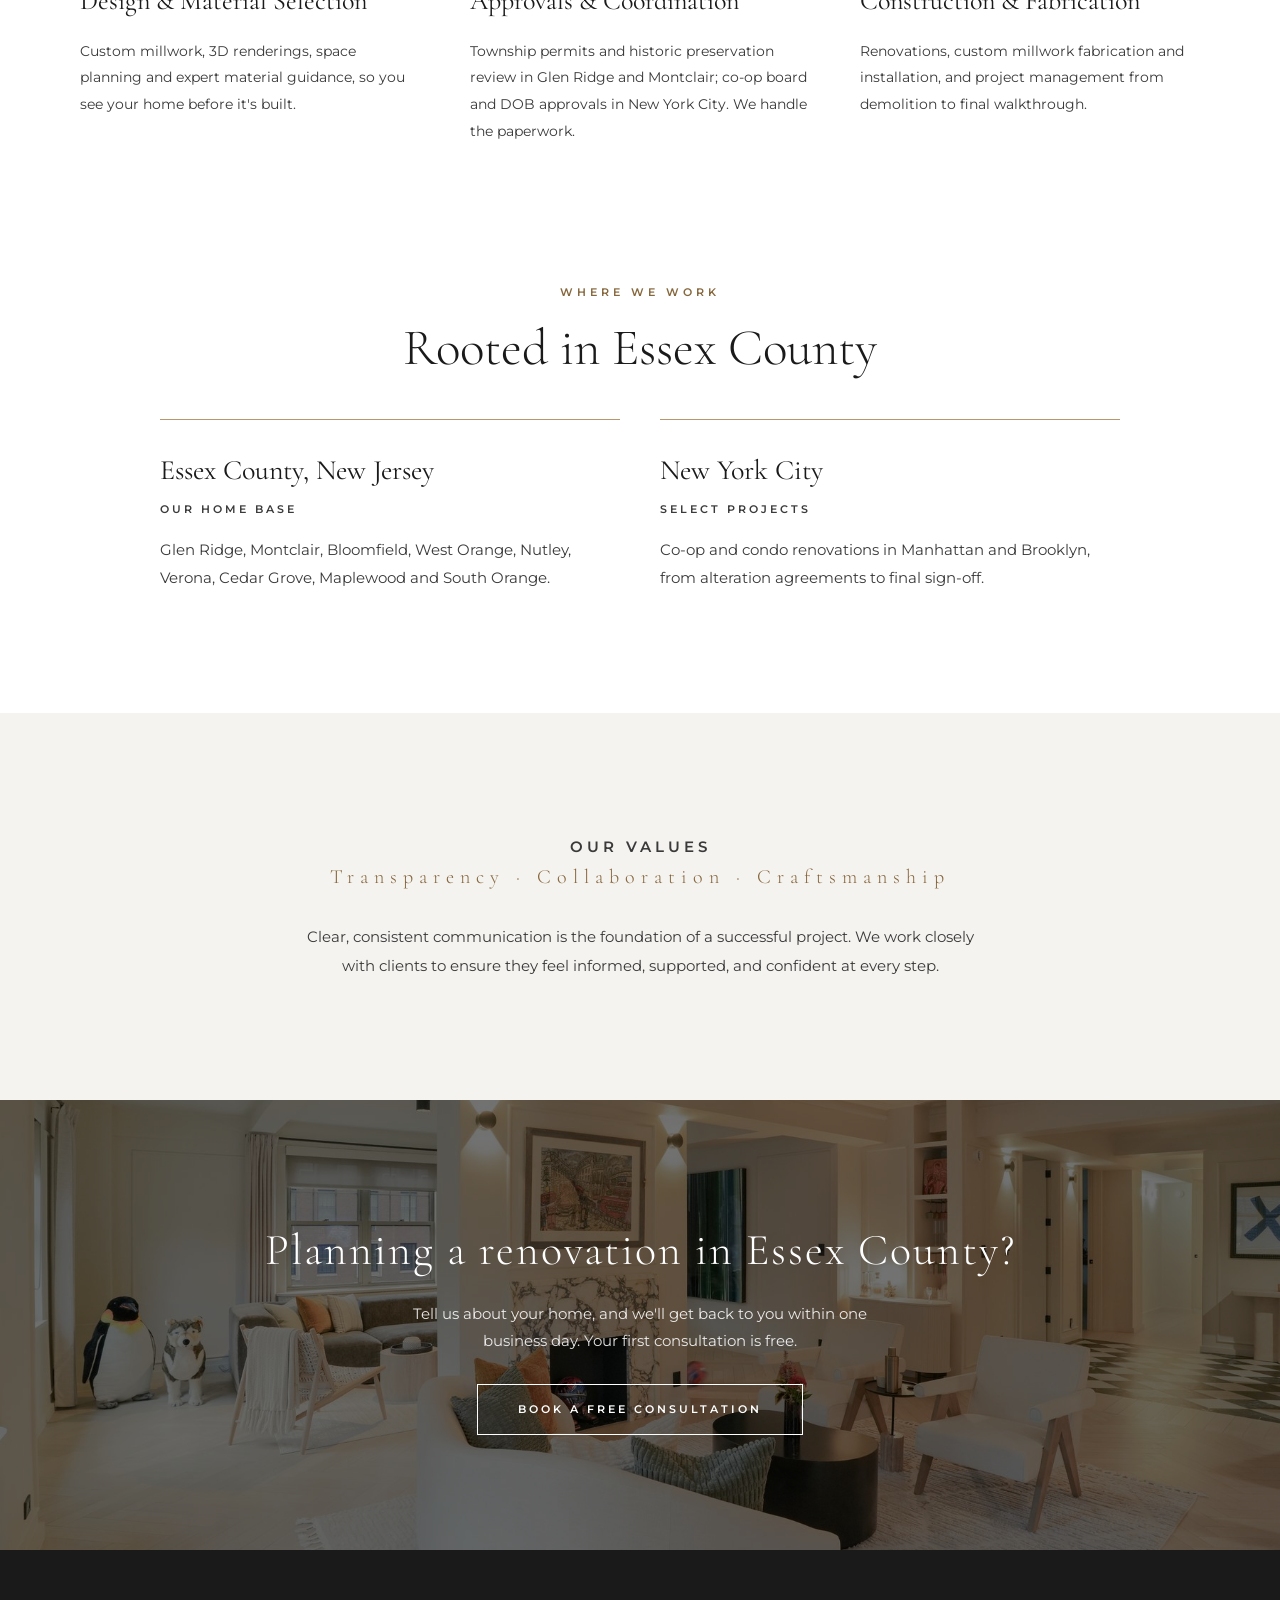
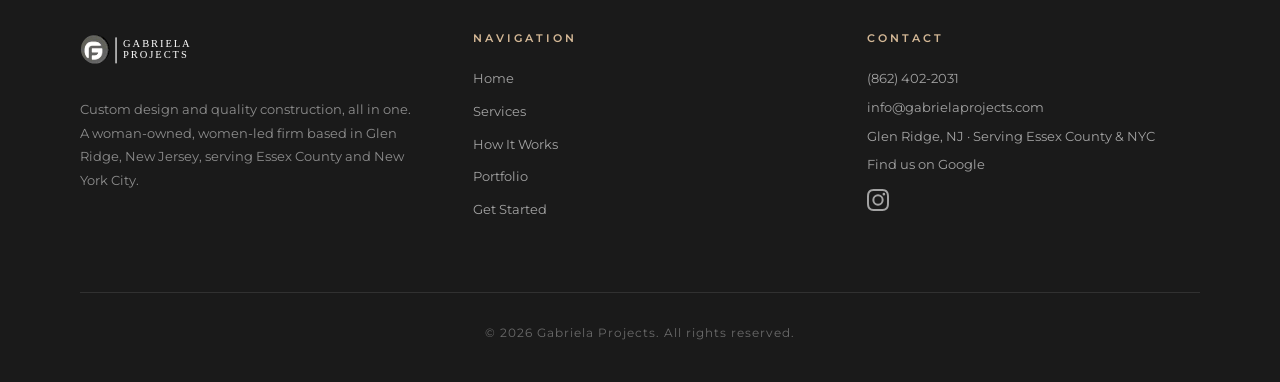
==== commit 71074344: "Readable gold and gray text, and business data on every page Text colors: gold text on light backgro" ====
--- a/index.html
+++ b/index.html
@@ -32,7 +32,7 @@
   <link rel="preconnect" href="https://fonts.gstatic.com" crossorigin>
   <link href="https://fonts.googleapis.com/css2?family=Cormorant+Garamond:ital,wght@0,300;0,400;0,700;1,300;1,400&family=Montserrat:wght@300;400;500;600;700&display=swap" rel="stylesheet">
   <link rel="icon" type="image/svg+xml" href="images/common/favicon.svg">
-  <link rel="stylesheet" href="css/style.css?v=19">
+  <link rel="stylesheet" href="css/style.css?v=20">
 </head>
 <body class="home">
 
@@ -237,41 +237,145 @@
 
   <script src="js/main.js?v=12"></script>
 
-  <!-- Structured Data -->
+  <!-- STRUCTURED DATA: generated by tools/make-structured-data.py, edit that script instead -->
   <script type="application/ld+json">
-  {
-    "@context": "https://schema.org",
-    "@type": "HomeAndConstructionBusiness",
-    "name": "Gabriela Projects",
-    "description": "Woman-owned design-build firm based in Glen Ridge, New Jersey, serving Essex County and New York City, specializing in full renovations, custom millwork and construction.",
-    "url": "https://gabrielaprojects.com",
-    "telephone": "+1-862-402-2031",
-    "email": "info@gabrielaprojects.com",
-    "address": {
-      "@type": "PostalAddress",
-      "addressLocality": "Glen Ridge",
-      "addressRegion": "NJ",
-      "postalCode": "07028",
-      "addressCountry": "US"
+{
+  "@context": "https://schema.org",
+  "@graph": [
+    {
+      "@type": "HomeAndConstructionBusiness",
+      "@id": "https://gabrielaprojects.com/#business",
+      "name": "Gabriela Projects",
+      "description": "Woman-owned design-build firm based in Glen Ridge, New Jersey, serving Essex County and New York City, specializing in full renovations, custom millwork and construction.",
+      "url": "https://gabrielaprojects.com/",
+      "telephone": "+1-862-402-2031",
+      "email": "info@gabrielaprojects.com",
+      "logo": "https://gabrielaprojects.com/images/common/logo.svg",
+      "image": "https://gabrielaprojects.com/images/common/og-home.jpg",
+      "priceRange": "$$$$",
+      "address": {
+        "@type": "PostalAddress",
+        "addressLocality": "Glen Ridge",
+        "addressRegion": "NJ",
+        "postalCode": "07028",
+        "addressCountry": "US"
+      },
+      "hasMap": "https://www.google.com/maps/place/?q=place_id:ChIJV9o5SZi7KCYRHaxZRhk0vlA",
+      "sameAs": [
+        "https://www.instagram.com/gabrielaprojects/",
+        "https://www.google.com/maps/place/?q=place_id:ChIJV9o5SZi7KCYRHaxZRhk0vlA"
+      ],
+      "openingHoursSpecification": [
+        {
+          "@type": "OpeningHoursSpecification",
+          "dayOfWeek": [
+            "Monday",
+            "Tuesday",
+            "Wednesday",
+            "Thursday",
+            "Friday"
+          ],
+          "opens": "09:00",
+          "closes": "17:00"
+        }
+      ],
+      "founder": {
+        "@type": "Person",
+        "name": "Gabriela Flores"
+      },
+      "areaServed": [
+        {
+          "@type": "City",
+          "name": "Glen Ridge, NJ"
+        },
+        {
+          "@type": "City",
+          "name": "Montclair, NJ"
+        },
+        {
+          "@type": "City",
+          "name": "Bloomfield, NJ"
+        },
+        {
+          "@type": "City",
+          "name": "West Orange, NJ"
+        },
+        {
+          "@type": "City",
+          "name": "Nutley, NJ"
+        },
+        {
+          "@type": "City",
+          "name": "Verona, NJ"
+        },
+        {
+          "@type": "City",
+          "name": "Cedar Grove, NJ"
+        },
+        {
+          "@type": "City",
+          "name": "Caldwell, NJ"
+        },
+        {
+          "@type": "City",
+          "name": "Maplewood, NJ"
+        },
+        {
+          "@type": "City",
+          "name": "South Orange, NJ"
+        },
+        {
+          "@type": "City",
+          "name": "Livingston, NJ"
+        },
+        {
+          "@type": "City",
+          "name": "Belleville, NJ"
+        },
+        {
+          "@type": "AdministrativeArea",
+          "name": "Essex County, New Jersey"
+        },
+        {
+          "@type": "City",
+          "name": "New York, NY"
+        }
+      ],
+      "knowsAbout": [
+        "Custom Millwork",
+        "Renovations",
+        "Interior Design",
+        "Construction",
+        "Kitchen Remodeling",
+        "Bathroom Remodeling",
+        "Co-op Renovations",
+        "Historic Home Renovation"
+      ]
     },
-    "hasMap": "https://www.google.com/maps/place/?q=place_id:ChIJV9o5SZi7KCYRHaxZRhk0vlA",
-    "sameAs": [
-      "https://www.instagram.com/gabrielaprojects/",
-      "https://www.google.com/maps/place/?q=place_id:ChIJV9o5SZi7KCYRHaxZRhk0vlA"
-    ],
-    "image": "https://gabrielaprojects.com/images/common/og-home.jpg",
-    "priceRange": "$$$$",
-    "areaServed": [
-      { "@type": "City", "name": "New York" },
-      { "@type": "City", "name": "Brooklyn" },
-      { "@type": "City", "name": "Glen Ridge", "addressRegion": "NJ" },
-      { "@type": "City", "name": "Montclair", "addressRegion": "NJ" },
-      { "@type": "City", "name": "Bloomfield", "addressRegion": "NJ" },
-      { "@type": "AdministrativeArea", "name": "Essex County, New Jersey" },
-      { "@type": "State", "name": "New Jersey" }
-    ],
-    "knowsAbout": ["Custom Millwork", "Renovations", "Interior Design", "Construction", "Kitchen Remodeling", "Bathroom Remodeling"]
-  }
+    {
+      "@type": "WebPage",
+      "@id": "https://gabrielaprojects.com/#webpage",
+      "url": "https://gabrielaprojects.com/",
+      "name": "Design-Build Renovation in Montclair & Essex County, NJ | Gabriela Projects",
+      "isPartOf": {
+        "@id": "https://gabrielaprojects.com/#website"
+      },
+      "about": {
+        "@id": "https://gabrielaprojects.com/#business"
+      }
+    },
+    {
+      "@type": "WebSite",
+      "@id": "https://gabrielaprojects.com/#website",
+      "url": "https://gabrielaprojects.com/",
+      "name": "Gabriela Projects",
+      "publisher": {
+        "@id": "https://gabrielaprojects.com/#business"
+      }
+    }
+  ]
+}
   </script>
+  <!-- /STRUCTURED DATA -->
 </body>
 </html>
--- a/css/style.css
+++ b/css/style.css
@@ -14,12 +14,18 @@
   --color-black: #1a1a1a;
   --color-dark: #2c2c2c;
   --color-charcoal: #3a3a3a;
-  --color-gray: #888;
+  /* Hint and placeholder text: 4.8-5.3:1 on the site's white and cream
+     backgrounds (#888 was 3.2-3.5:1, under the 4.5:1 minimum). */
+  --color-gray: #6b6b6b;
   --color-light-gray: #d4d4d4;
   --color-off-white: #f5f3f0;
   --color-cream: #faf8f5;
   --color-white: #ffffff;
   --color-gold: #b8976a;
+  /* Gold for TEXT on light backgrounds. The brand gold above is only 2.6-2.7:1
+     there, under the 4.5:1 readability minimum; this shade is 4.7-5.2:1.
+     Lines, fills and gold on dark backgrounds keep the brand gold. */
+  --color-gold-text: #86673c;
   --color-gold-light: #d4b896;
   --font-heading: 'Cormorant Garamond', 'Georgia', serif;
   --font-body: 'Montserrat', 'Helvetica Neue', sans-serif;
@@ -434,7 +440,7 @@
   font-weight: 600;
   letter-spacing: 4px;
   text-transform: uppercase;
-  color: var(--color-gold);
+  color: var(--color-gold-text);
   margin-bottom: 16px;
 }
 
@@ -612,7 +618,7 @@
   font-family: var(--font-heading);
   font-size: 56px;
   font-weight: 300;
-  color: var(--color-gold);
+  color: var(--color-gold-text);
   line-height: 1;
   margin-bottom: 20px;
 }
@@ -711,7 +717,7 @@
   font-size: 20px;
   font-weight: 300;
   letter-spacing: 6px;
-  color: var(--color-gold);
+  color: var(--color-gold-text);
   margin-bottom: 30px;
 }
 
@@ -946,7 +952,7 @@
   font-size: 12px;
   letter-spacing: 2px;
   text-transform: uppercase;
-  color: var(--color-gold);
+  color: var(--color-gold-text);
   font-weight: 500;
 }
 
@@ -1159,7 +1165,7 @@
 }
 
 .form-label .required {
-  color: var(--color-gold);
+  color: var(--color-gold-text);
 }
 
 .form-hint {
@@ -1576,7 +1582,7 @@
   font-family: var(--font-heading);
   font-size: 36px;
   font-weight: 300;
-  color: var(--color-gold);
+  color: var(--color-gold-text);
   line-height: 1;
   margin-bottom: 16px;
 }
@@ -1604,7 +1610,7 @@
   font-weight: 600;
   letter-spacing: 4px;
   text-transform: uppercase;
-  color: var(--color-gold);
+  color: var(--color-gold-text);
   margin-bottom: 8px;
 }
 
@@ -1685,7 +1691,7 @@
   font-family: var(--font-heading);
   font-size: 56px;
   font-weight: 300;
-  color: var(--color-gold);
+  color: var(--color-gold-text);
   line-height: 1;
 }
 
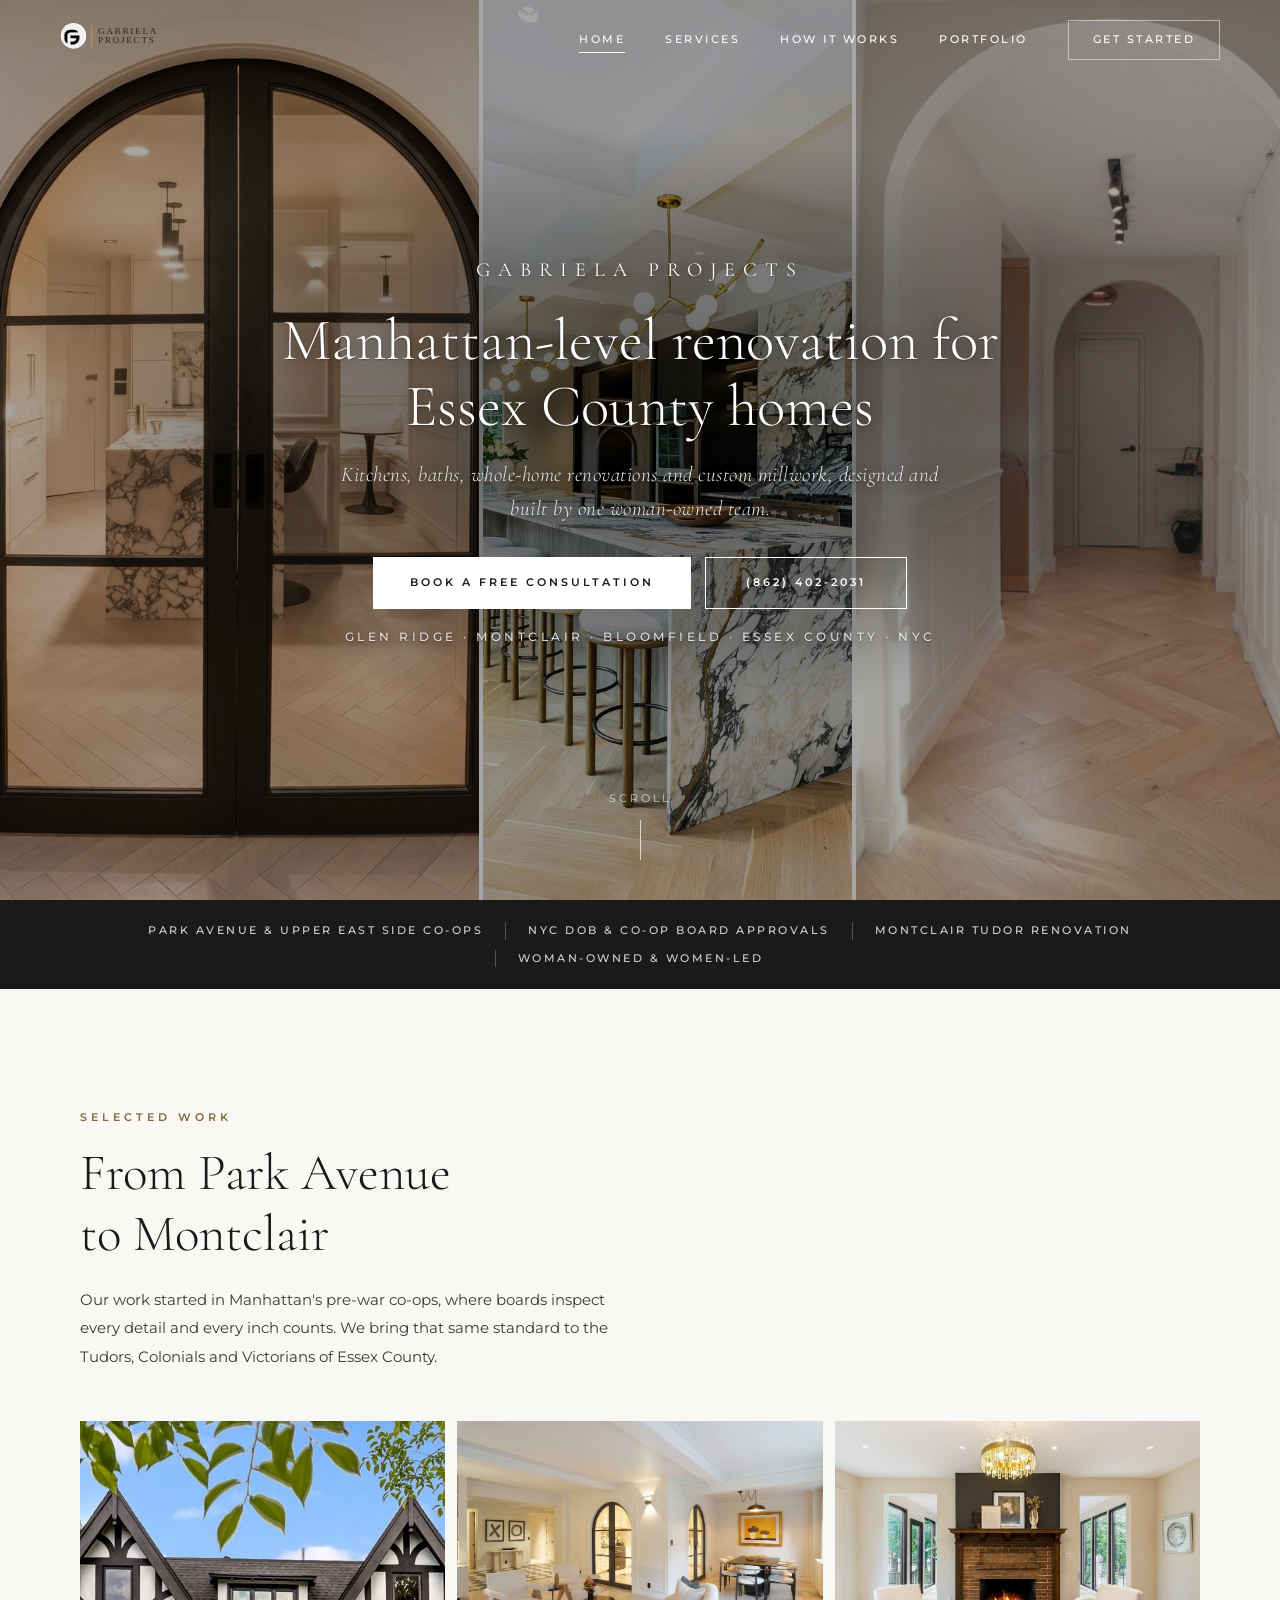
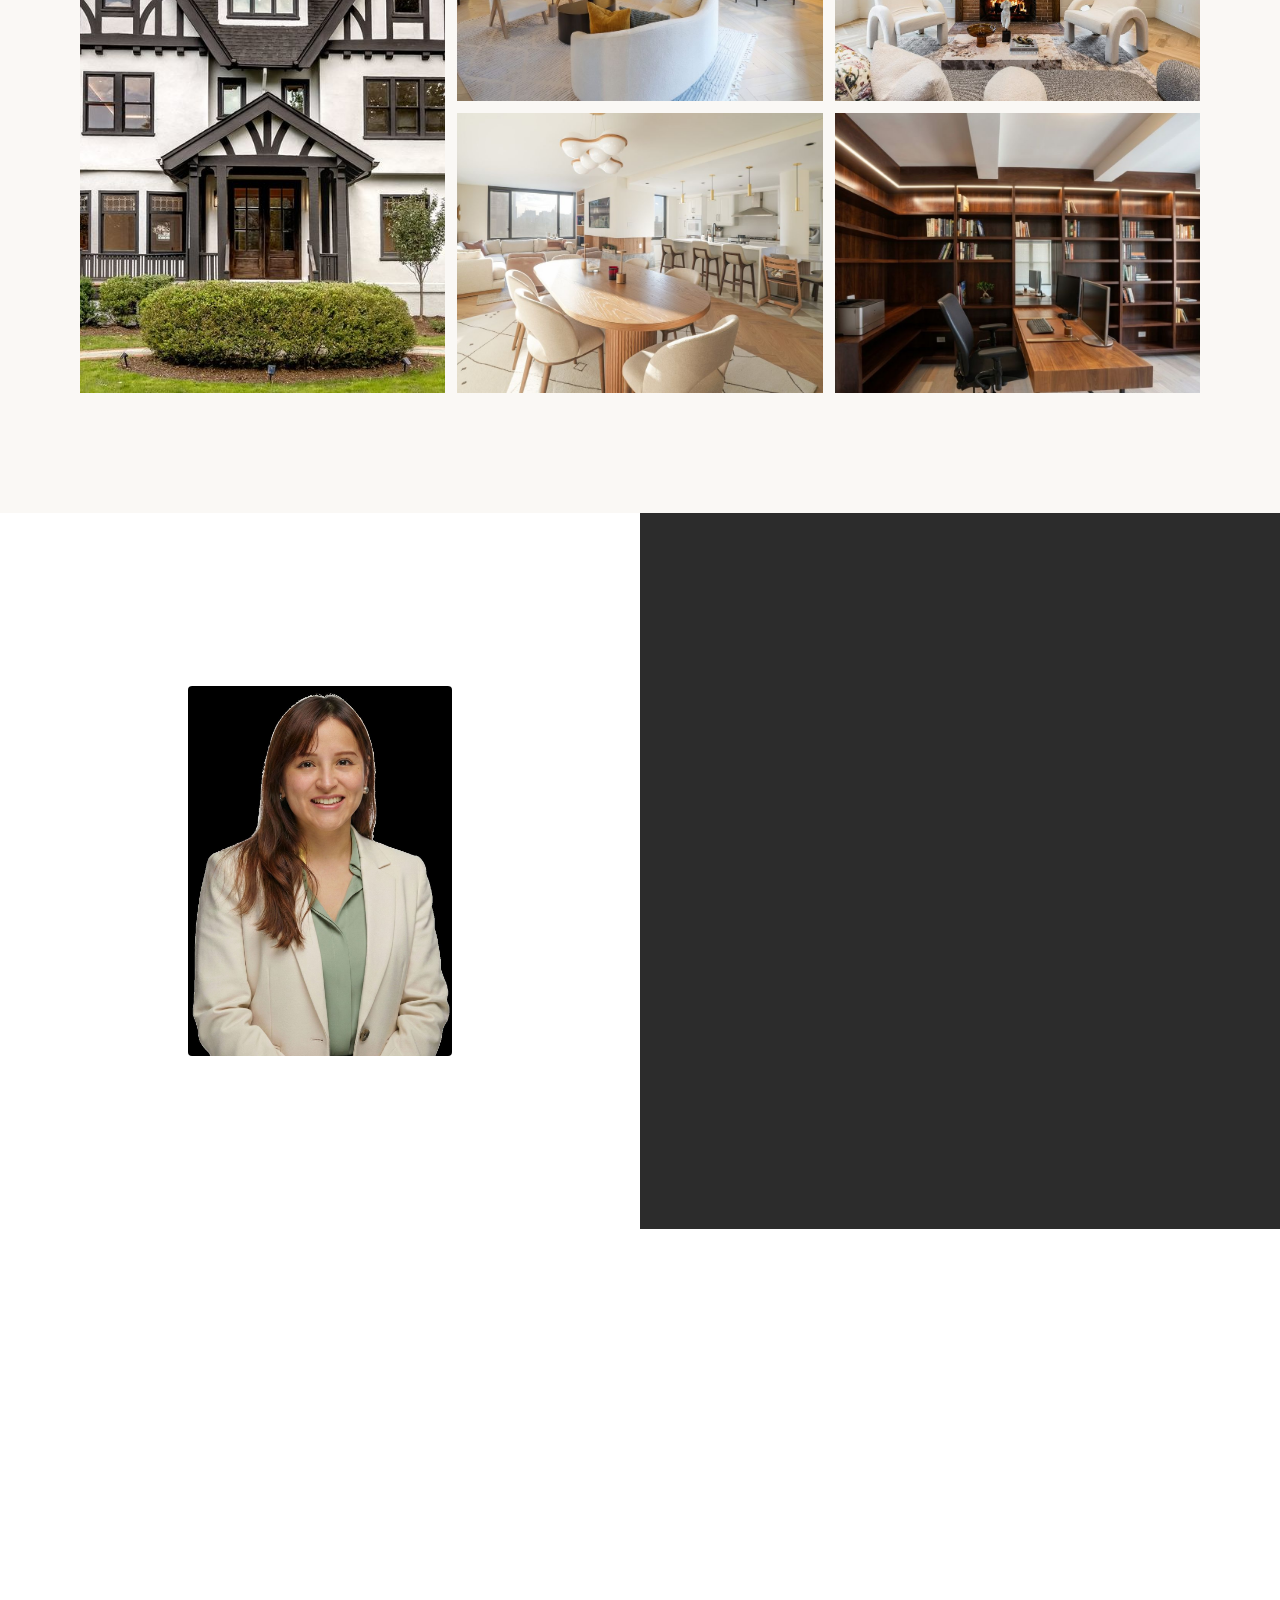
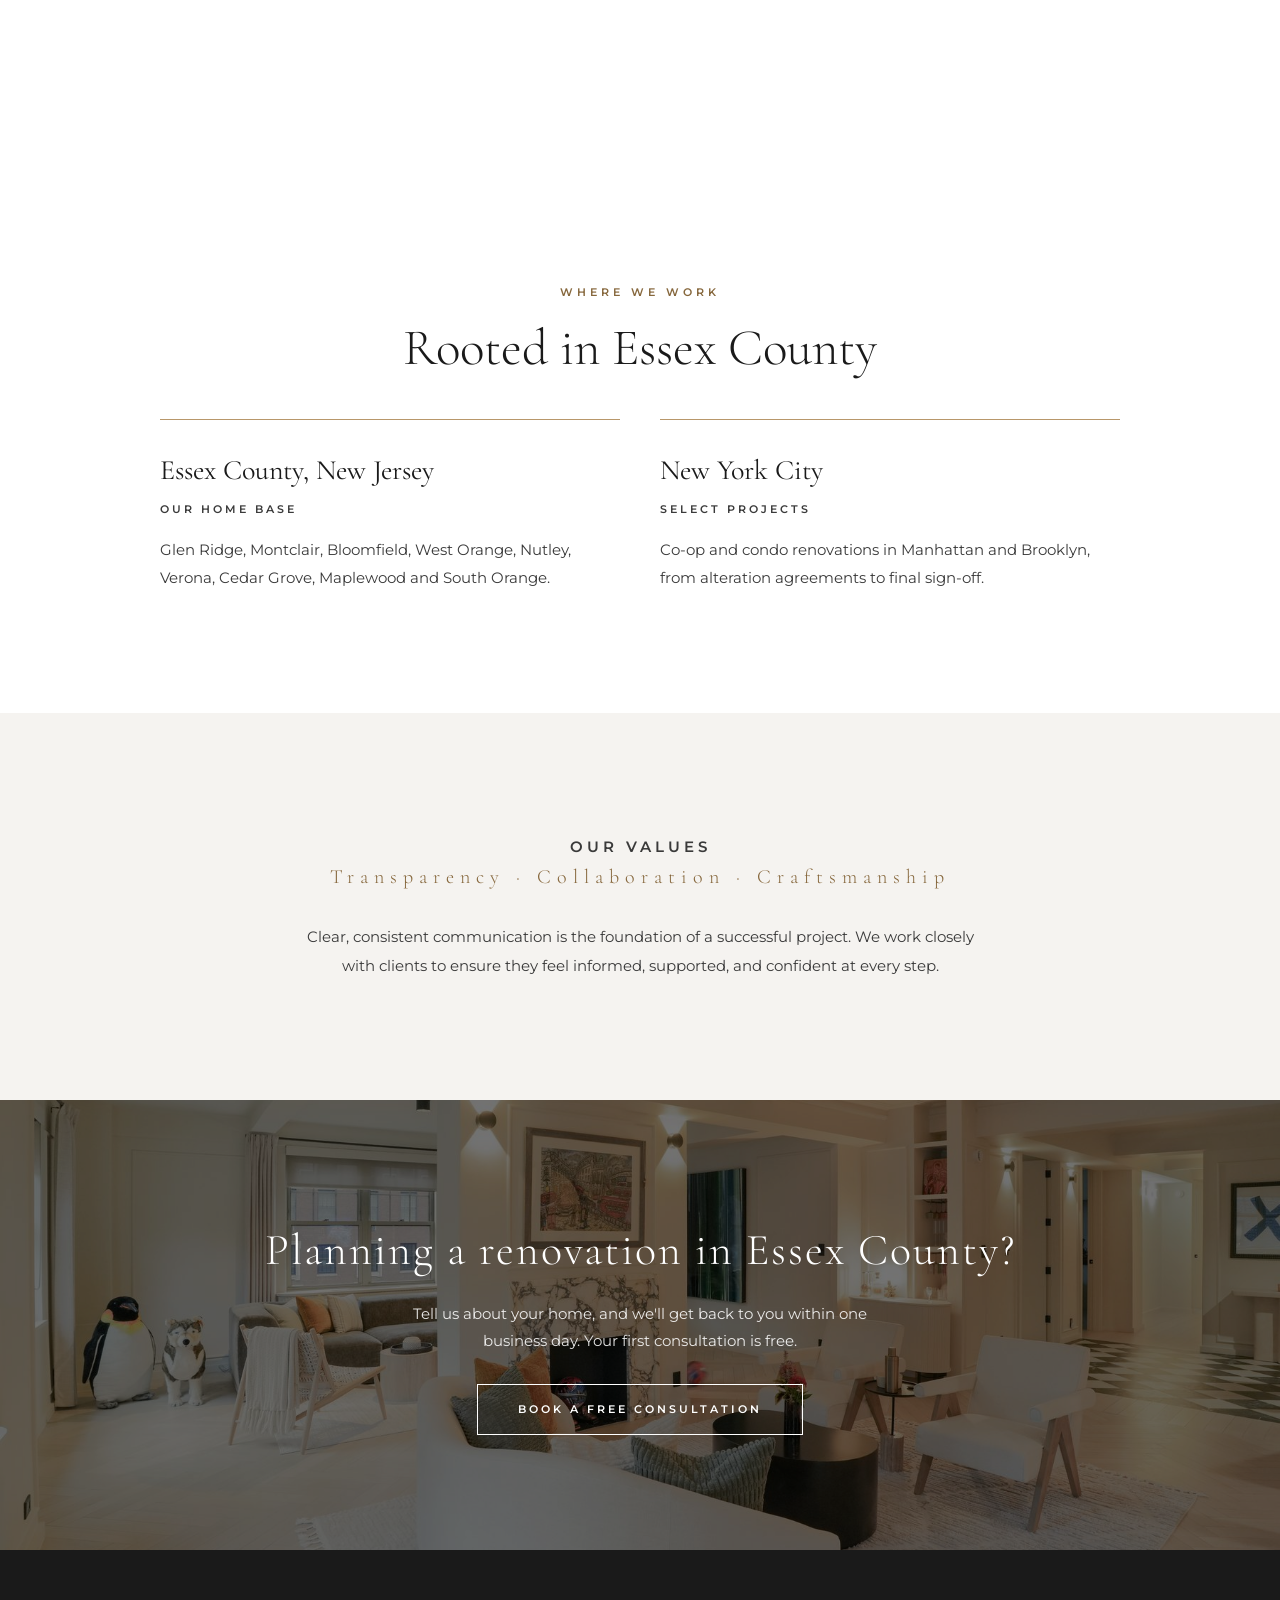
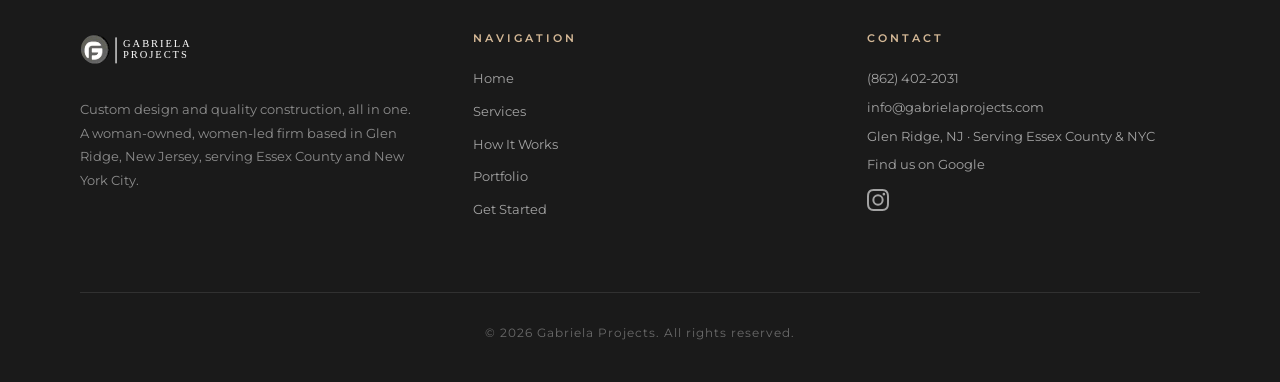
==== commit 72ea36aa: "WIP: groundwork for service, town and guide pages tools/build-content-pages.py wraps content-pages/*" ====
--- a/index.html
+++ b/index.html
@@ -32,7 +32,7 @@
   <link rel="preconnect" href="https://fonts.gstatic.com" crossorigin>
   <link href="https://fonts.googleapis.com/css2?family=Cormorant+Garamond:ital,wght@0,300;0,400;0,700;1,300;1,400&family=Montserrat:wght@300;400;500;600;700&display=swap" rel="stylesheet">
   <link rel="icon" type="image/svg+xml" href="images/common/favicon.svg">
-  <link rel="stylesheet" href="css/style.css?v=20">
+  <link rel="stylesheet" href="css/style.css?v=21">
 </head>
 <body class="home">
 
@@ -41,6 +41,9 @@
     <a href="/" class="logo">
       <img src="images/common/logo.svg" alt="Gabriela Projects" class="logo-img">
       <span class="logo-text">GABRIELA PROJECTS</span>
+    </a>
+    <a href="tel:+18624022031" class="header-phone" aria-label="Call Gabriela Projects at (862) 402-2031">
+      <svg xmlns="http://www.w3.org/2000/svg" viewBox="0 0 24 24" width="22" height="22" fill="none" stroke="currentColor" stroke-width="1.6" stroke-linecap="round" stroke-linejoin="round" aria-hidden="true"><path d="M22 16.9v3a2 2 0 0 1-2.2 2 19.8 19.8 0 0 1-8.6-3.1 19.5 19.5 0 0 1-6-6A19.8 19.8 0 0 1 2.1 4.2 2 2 0 0 1 4.1 2h3a2 2 0 0 1 2 1.7c.1.9.4 1.8.7 2.7a2 2 0 0 1-.5 2.1L8 9.8a16 16 0 0 0 6 6l1.3-1.3a2 2 0 0 1 2.1-.4c.9.3 1.8.6 2.7.7a2 2 0 0 1 1.7 2z"/></svg>
     </a>
     <button class="hamburger" id="hamburger" aria-label="Toggle menu">
       <span></span><span></span><span></span>
@@ -57,9 +60,9 @@
   <!-- Hero -->
   <section class="hero">
     <div class="hero-bg">
-      <img src="images/portfolio/park-avenue/gallery-03.jpg" alt="Park Avenue arched steel-and-glass doors" loading="eager">
-      <img src="images/portfolio/montclair-house/after-06.jpg" alt="Montclair House kitchen renovation" loading="eager">
-      <img src="images/portfolio/upper-east-side/after-04.jpg" alt="Upper East Side arched hallway renovation" loading="eager">
+      <img src="images/portfolio/park-avenue/gallery-03.jpg" alt="Park Avenue co-op arched steel-and-glass doors" loading="eager">
+      <img src="images/portfolio/montclair-house/after-06.jpg" alt="Montclair, NJ Tudor kitchen with marble waterfall island" loading="eager">
+      <img src="images/portfolio/upper-east-side/after-04.jpg" alt="Upper East Side apartment arched entry hallway with herringbone floor" loading="eager">
     </div>
     <div class="hero-overlay"></div>
     <div class="hero-content">
@@ -95,23 +98,23 @@
     </div>
     <div class="masonry-grid reveal">
       <a href="/portfolio#montclair-house" class="grid-item tall">
-        <img src="images/portfolio/montclair-house/after-05.jpg" srcset="images/portfolio/montclair-house/after-05-1100.jpg 1100w, images/portfolio/montclair-house/after-05.jpg 1800w" sizes="(max-width: 768px) 92vw, (max-width: 1024px) 50vw, 33vw" alt="Montclair, NJ Tudor house after renovation" loading="lazy">
+        <img src="images/portfolio/montclair-house/after-05.jpg" srcset="images/portfolio/montclair-house/after-05-1100.jpg 1100w, images/portfolio/montclair-house/after-05.jpg 1800w" sizes="(max-width: 768px) 92vw, (max-width: 1024px) 50vw, 33vw" alt="Montclair, NJ Tudor front exterior" loading="lazy">
         <div class="overlay"><span>Montclair House</span></div>
       </a>
       <a href="/portfolio#park-avenue" class="grid-item">
-        <img src="images/portfolio/park-avenue/after-02.jpg" srcset="images/portfolio/park-avenue/after-02-1100.jpg 1100w, images/portfolio/park-avenue/after-02.jpg 1800w" sizes="(max-width: 768px) 92vw, (max-width: 1024px) 50vw, 33vw" alt="Park Avenue co-op living and dining room renovation" loading="lazy">
+        <img src="images/portfolio/park-avenue/after-02.jpg" srcset="images/portfolio/park-avenue/after-02-1100.jpg 1100w, images/portfolio/park-avenue/after-02.jpg 1800w" sizes="(max-width: 768px) 92vw, (max-width: 1024px) 50vw, 33vw" alt="Park Avenue co-op living and dining room" loading="lazy">
         <div class="overlay"><span>Park Avenue</span></div>
       </a>
       <a href="/portfolio#montclair-house" class="grid-item">
-        <img src="images/portfolio/montclair-house/after-04.jpg" srcset="images/portfolio/montclair-house/after-04-1100.jpg 1100w, images/portfolio/montclair-house/after-04.jpg 1800w" sizes="(max-width: 768px) 92vw, (max-width: 1024px) 50vw, 33vw" alt="Montclair, NJ living room with renovated fireplace" loading="lazy">
+        <img src="images/portfolio/montclair-house/after-04.jpg" srcset="images/portfolio/montclair-house/after-04-1100.jpg 1100w, images/portfolio/montclair-house/after-04.jpg 1800w" sizes="(max-width: 768px) 92vw, (max-width: 1024px) 50vw, 33vw" alt="Montclair, NJ Tudor living room fireplace" loading="lazy">
         <div class="overlay"><span>Montclair House</span></div>
       </a>
       <a href="/portfolio#upper-east-side" class="grid-item">
-        <img src="images/portfolio/upper-east-side/after-01.jpg" srcset="images/portfolio/upper-east-side/after-01-1100.jpg 1100w, images/portfolio/upper-east-side/after-01.jpg 1800w" sizes="(max-width: 768px) 92vw, (max-width: 1024px) 50vw, 33vw" alt="Upper East Side apartment renovation" loading="lazy">
+        <img src="images/portfolio/upper-east-side/after-01.jpg" srcset="images/portfolio/upper-east-side/after-01-1100.jpg 1100w, images/portfolio/upper-east-side/after-01.jpg 1800w" sizes="(max-width: 768px) 92vw, (max-width: 1024px) 50vw, 33vw" alt="Upper East Side apartment dining area and open kitchen" loading="lazy">
         <div class="overlay"><span>Upper East Side</span></div>
       </a>
       <a href="/portfolio#midtown-bookshelves" class="grid-item">
-        <img src="images/portfolio/midtown-bookshelves/after-02.jpg" srcset="images/portfolio/midtown-bookshelves/after-02-1100.jpg 1100w, images/portfolio/midtown-bookshelves/after-02.jpg 1347w" sizes="(max-width: 768px) 92vw, (max-width: 1024px) 50vw, 33vw" alt="Custom millwork bookshelves in a Midtown Manhattan apartment" loading="lazy">
+        <img src="images/portfolio/midtown-bookshelves/after-02.jpg" srcset="images/portfolio/midtown-bookshelves/after-02-1100.jpg 1100w, images/portfolio/midtown-bookshelves/after-02.jpg 1347w" sizes="(max-width: 768px) 92vw, (max-width: 1024px) 50vw, 33vw" alt="Midtown Manhattan home office with wraparound lit built-in bookshelves" loading="lazy">
         <div class="overlay"><span>Midtown Bookshelves</span></div>
       </a>
     </div>
@@ -120,7 +123,7 @@
   <!-- About Split -->
   <section class="about-split">
     <div class="about-image">
-      <img src="images/home/home_1.jpg" alt="Gabriela Flores, founder" loading="lazy">
+      <img src="images/home/home_1.jpg" alt="Gabriela Flores, founder of Gabriela Projects" loading="lazy">
     </div>
     <div class="about-content">
       <div class="reveal">
@@ -191,7 +194,7 @@
 
   <!-- CTA Section -->
   <section class="cta-section">
-    <img src="images/portfolio/park-avenue/after-01.jpg" alt="Park Avenue living room renovation" loading="lazy">
+    <img src="images/portfolio/park-avenue/after-01.jpg" alt="Park Avenue co-op living room" loading="lazy">
     <div class="overlay"></div>
     <div class="cta-content reveal">
       <h2>Planning a renovation in Essex County?</h2>
@@ -220,7 +223,7 @@
         <p><a href="tel:+18624022031">(862) 402-2031</a></p>
         <p><a href="mailto:info@gabrielaprojects.com">info@gabrielaprojects.com</a></p>
         <p>Glen Ridge, NJ &middot; Serving Essex County &amp; NYC</p>
-        <p><a href="https://www.google.com/maps/place/?q=place_id:ChIJV9o5SZi7KCYRHaxZRhk0vlA" target="_blank" rel="noopener">Find us on Google</a></p>
+        <p><a href="https://www.google.com/maps/search/?api=1&amp;query=Gabriela%20Projects&amp;query_place_id=ChIJV9o5SZi7KCYRHaxZRhk0vlA" target="_blank" rel="noopener">Find us on Google</a></p>
         <div class="social-links">
           <a href="https://www.instagram.com/gabrielaprojects/" target="_blank" rel="noopener" class="social-icon" aria-label="Follow us on Instagram">
             <svg xmlns="http://www.w3.org/2000/svg" viewBox="0 0 24 24" fill="currentColor" width="22" height="22">
@@ -235,7 +238,7 @@
     </div>
   </footer>
 
-  <script src="js/main.js?v=12"></script>
+  <script src="js/main.js?v=13"></script>
 
   <!-- STRUCTURED DATA: generated by tools/make-structured-data.py, edit that script instead -->
   <script type="application/ld+json">
@@ -260,10 +263,10 @@
         "postalCode": "07028",
         "addressCountry": "US"
       },
-      "hasMap": "https://www.google.com/maps/place/?q=place_id:ChIJV9o5SZi7KCYRHaxZRhk0vlA",
+      "hasMap": "https://www.google.com/maps/search/?api=1&query=Gabriela%20Projects&query_place_id=ChIJV9o5SZi7KCYRHaxZRhk0vlA",
       "sameAs": [
         "https://www.instagram.com/gabrielaprojects/",
-        "https://www.google.com/maps/place/?q=place_id:ChIJV9o5SZi7KCYRHaxZRhk0vlA"
+        "https://www.google.com/maps/search/?api=1&query=Gabriela%20Projects&query_place_id=ChIJV9o5SZi7KCYRHaxZRhk0vlA"
       ],
       "openingHoursSpecification": [
         {
--- a/css/style.css
+++ b/css/style.css
@@ -174,6 +174,23 @@
 }
 
 /* Hamburger */
+/* Tap-to-call in the header, phones only (desktop has the Get Started button). */
+.header-phone {
+  display: none;
+  align-items: center;
+  justify-content: center;
+  width: 44px;
+  height: 44px;
+  margin-left: auto;
+  margin-right: 4px;
+  color: var(--color-white);
+  z-index: 1003;
+}
+
+.site-header.scrolled .header-phone {
+  color: var(--color-black);
+}
+
 .hamburger {
   display: none;
   background: none;
@@ -921,6 +938,21 @@
   color: var(--color-white);
   letter-spacing: 8px;
   text-transform: uppercase;
+  text-align: center;
+  padding: 0 24px;
+}
+
+/* The short title keeps the page's look; this line inside the same h1 tells
+   Google (and the visitor) what the page is actually about. */
+.page-hero-sub {
+  display: block;
+  margin-top: 14px;
+  font-size: clamp(16px, 1.8vw, 21px);
+  font-style: italic;
+  letter-spacing: 0.5px;
+  text-transform: none;
+  color: rgba(255, 255, 255, 0.92);
+  text-shadow: 0 1px 2px rgba(0, 0, 0, 0.35), 0 2px 12px rgba(0, 0, 0, 0.4);
 }
 
 /* === Portfolio Page === */
@@ -1549,6 +1581,202 @@
   width: 8px;
   height: 1px;
   background: var(--color-gold);
+}
+
+/* === Content pages (services, towns, guides) ===
+   Built by tools/build-content-pages.py. Long-form reading: one comfortable
+   column, the site's serif for headings and sans for body text. */
+.breadcrumbs {
+  max-width: 760px;
+  margin: 0 auto;
+  padding: 28px 24px 0;
+  font-size: 12px;
+  letter-spacing: 1px;
+  color: var(--color-charcoal);
+}
+
+.breadcrumbs a {
+  color: var(--color-gold-text);
+}
+
+.breadcrumbs a:hover {
+  text-decoration: underline;
+}
+
+.breadcrumbs .sep {
+  margin: 0 8px;
+  color: var(--color-gray);
+}
+
+.article {
+  max-width: 760px;
+  margin: 0 auto;
+  padding: 36px 24px 90px;
+  color: var(--color-charcoal);
+}
+
+.article .lede {
+  font-family: var(--font-heading);
+  font-size: clamp(21px, 2.2vw, 25px);
+  line-height: 1.55;
+  color: var(--color-black);
+  margin-bottom: 36px;
+}
+
+.article h2 {
+  font-family: var(--font-heading);
+  font-size: clamp(28px, 3vw, 36px);
+  font-weight: 400;
+  line-height: 1.2;
+  color: var(--color-black);
+  margin: 56px 0 18px;
+}
+
+.article h3 {
+  font-size: 16px;
+  font-weight: 600;
+  color: var(--color-black);
+  margin: 32px 0 10px;
+}
+
+.article p {
+  font-size: 16px;
+  line-height: 1.85;
+  margin-bottom: 18px;
+}
+
+.article a:not(.btn-outline):not(.related-card) {
+  color: var(--color-gold-text);
+  text-decoration: underline;
+  text-underline-offset: 3px;
+}
+
+.article ul,
+.article ol {
+  margin: 0 0 22px;
+  padding-left: 22px;
+}
+
+.article li {
+  font-size: 16px;
+  line-height: 1.8;
+  margin-bottom: 8px;
+}
+
+.article ul li::marker {
+  color: var(--color-gold);
+}
+
+.article ol li::marker {
+  color: var(--color-gold-text);
+  font-weight: 600;
+}
+
+.article strong {
+  color: var(--color-black);
+  font-weight: 600;
+}
+
+.article figure {
+  margin: 36px 0;
+}
+
+.article figure img {
+  width: 100%;
+  height: auto;
+  display: block;
+}
+
+.article figcaption {
+  margin-top: 10px;
+  font-size: 13px;
+  line-height: 1.6;
+  color: var(--color-charcoal);
+}
+
+.article .callout {
+  border-left: 3px solid var(--color-gold);
+  background: var(--color-cream);
+  padding: 22px 26px;
+  margin: 30px 0;
+}
+
+.article .callout p:last-child,
+.article .callout ul:last-child {
+  margin-bottom: 0;
+}
+
+.article .callout-title {
+  font-size: 11px;
+  font-weight: 600;
+  letter-spacing: 3px;
+  text-transform: uppercase;
+  color: var(--color-gold-text);
+  margin-bottom: 10px;
+}
+
+.article .article-meta {
+  font-size: 13px;
+  color: var(--color-charcoal);
+  border-top: 1px solid var(--color-light-gray);
+  padding-top: 22px;
+  margin-top: 56px;
+}
+
+.article .sources li {
+  font-size: 14px;
+  line-height: 1.7;
+}
+
+.related {
+  margin-top: 56px;
+}
+
+.related-grid {
+  display: grid;
+  grid-template-columns: repeat(2, 1fr);
+  gap: 16px;
+  margin-top: 18px;
+}
+
+.related-card {
+  display: block;
+  border: 1px solid var(--color-light-gray);
+  padding: 20px 22px;
+  transition: border-color var(--transition), background var(--transition);
+}
+
+.related-card:hover {
+  border-color: var(--color-gold);
+  background: var(--color-cream);
+}
+
+.related-card .related-kind {
+  display: block;
+  font-size: 11px;
+  font-weight: 600;
+  letter-spacing: 2.5px;
+  text-transform: uppercase;
+  color: var(--color-gold-text);
+  margin-bottom: 6px;
+}
+
+.related-card .related-title {
+  display: block;
+  font-family: var(--font-heading);
+  font-size: 22px;
+  line-height: 1.25;
+  color: var(--color-black);
+}
+
+@media (max-width: 600px) {
+  .related-grid {
+    grid-template-columns: 1fr;
+  }
+  .article p,
+  .article li {
+    font-size: 15px;
+  }
 }
 
 /* === How It Works Page === */
@@ -1814,6 +2042,10 @@
     display: block;
   }
 
+  .header-phone {
+    display: flex;
+  }
+
   .hero {
     min-height: 640px;
   }
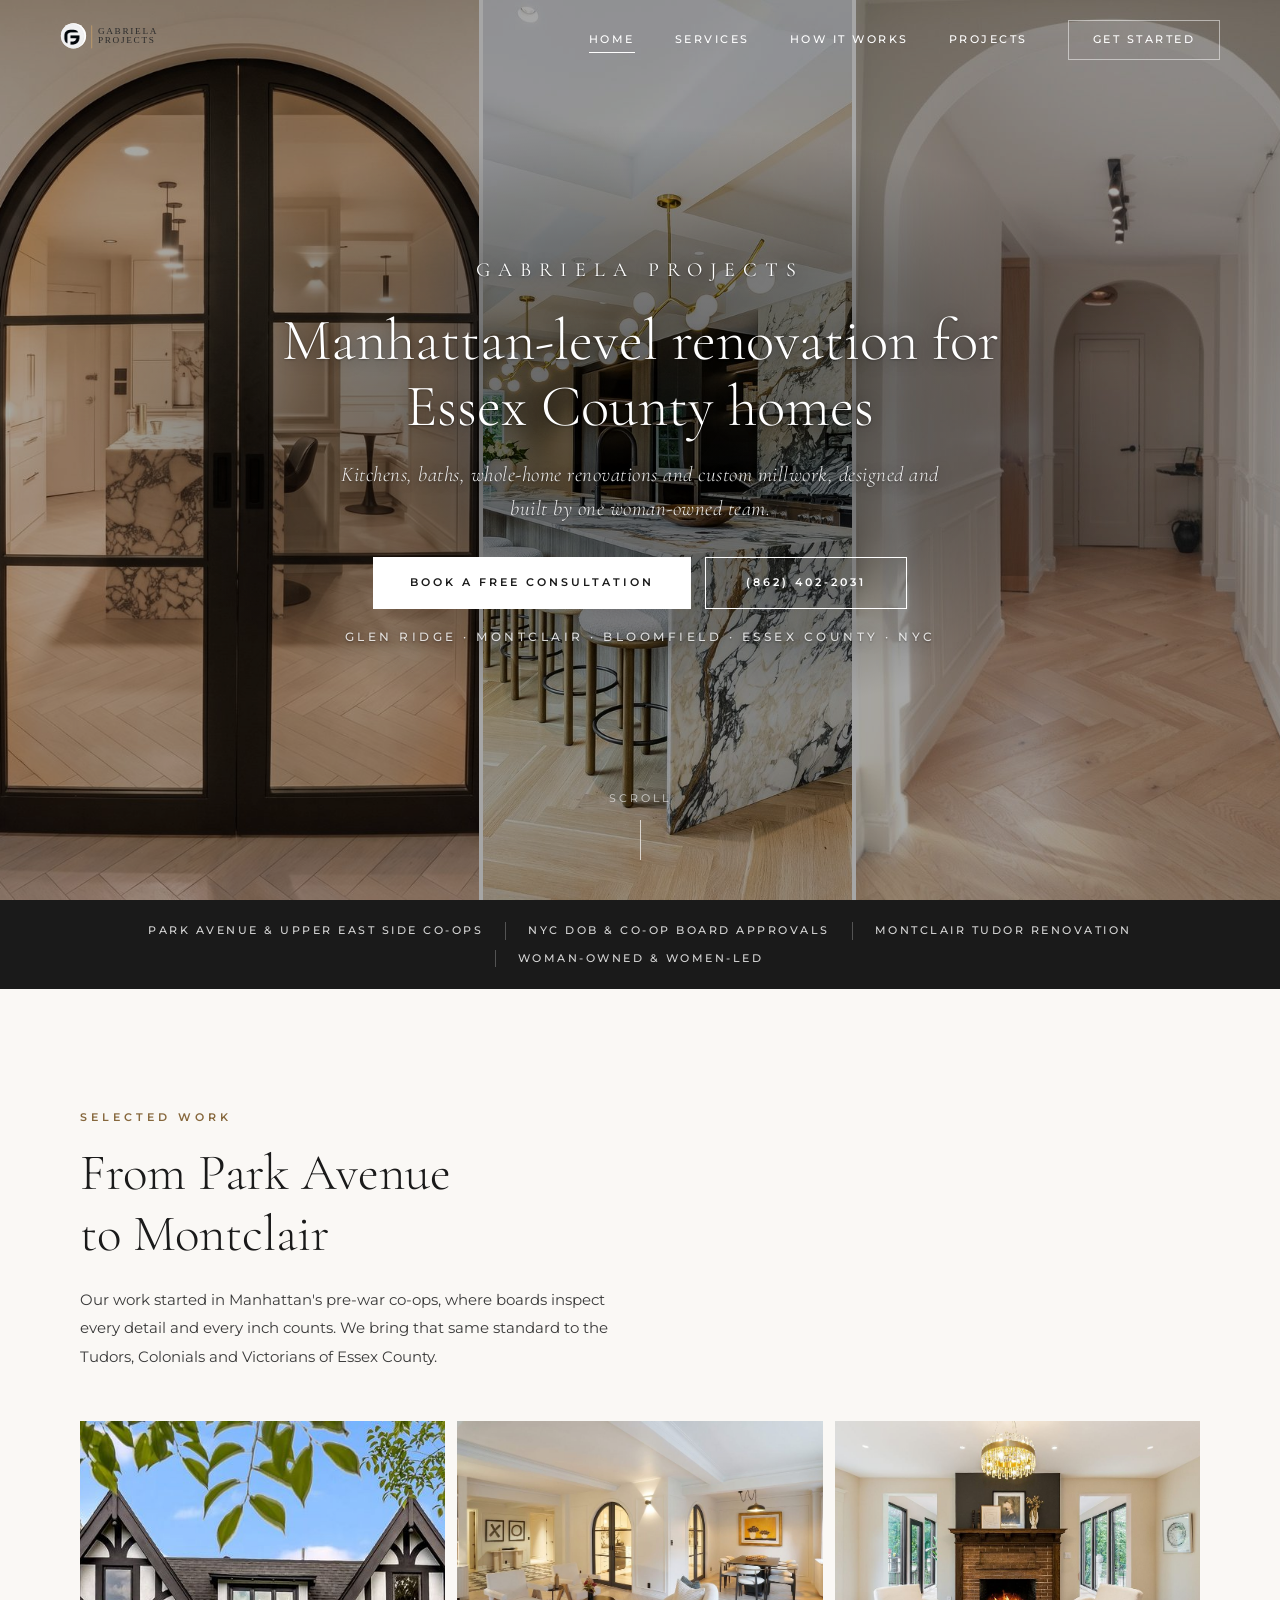
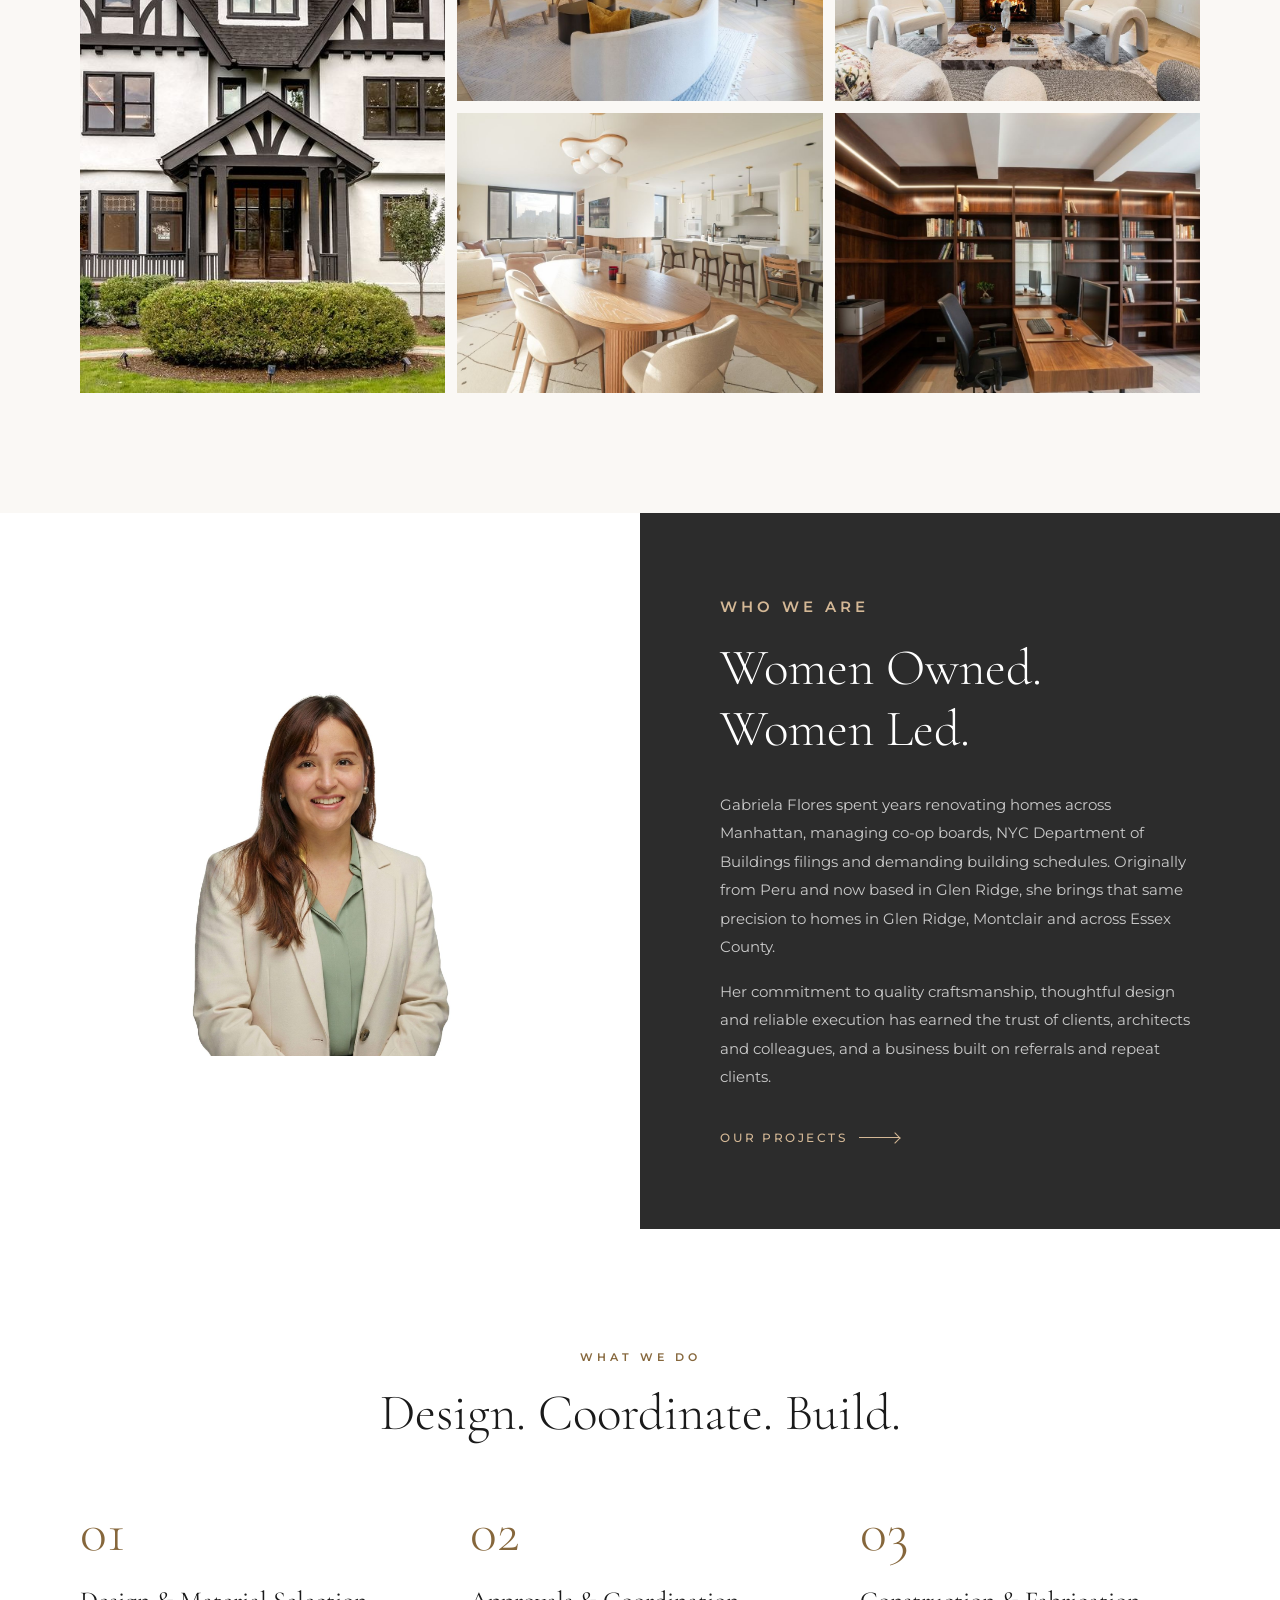
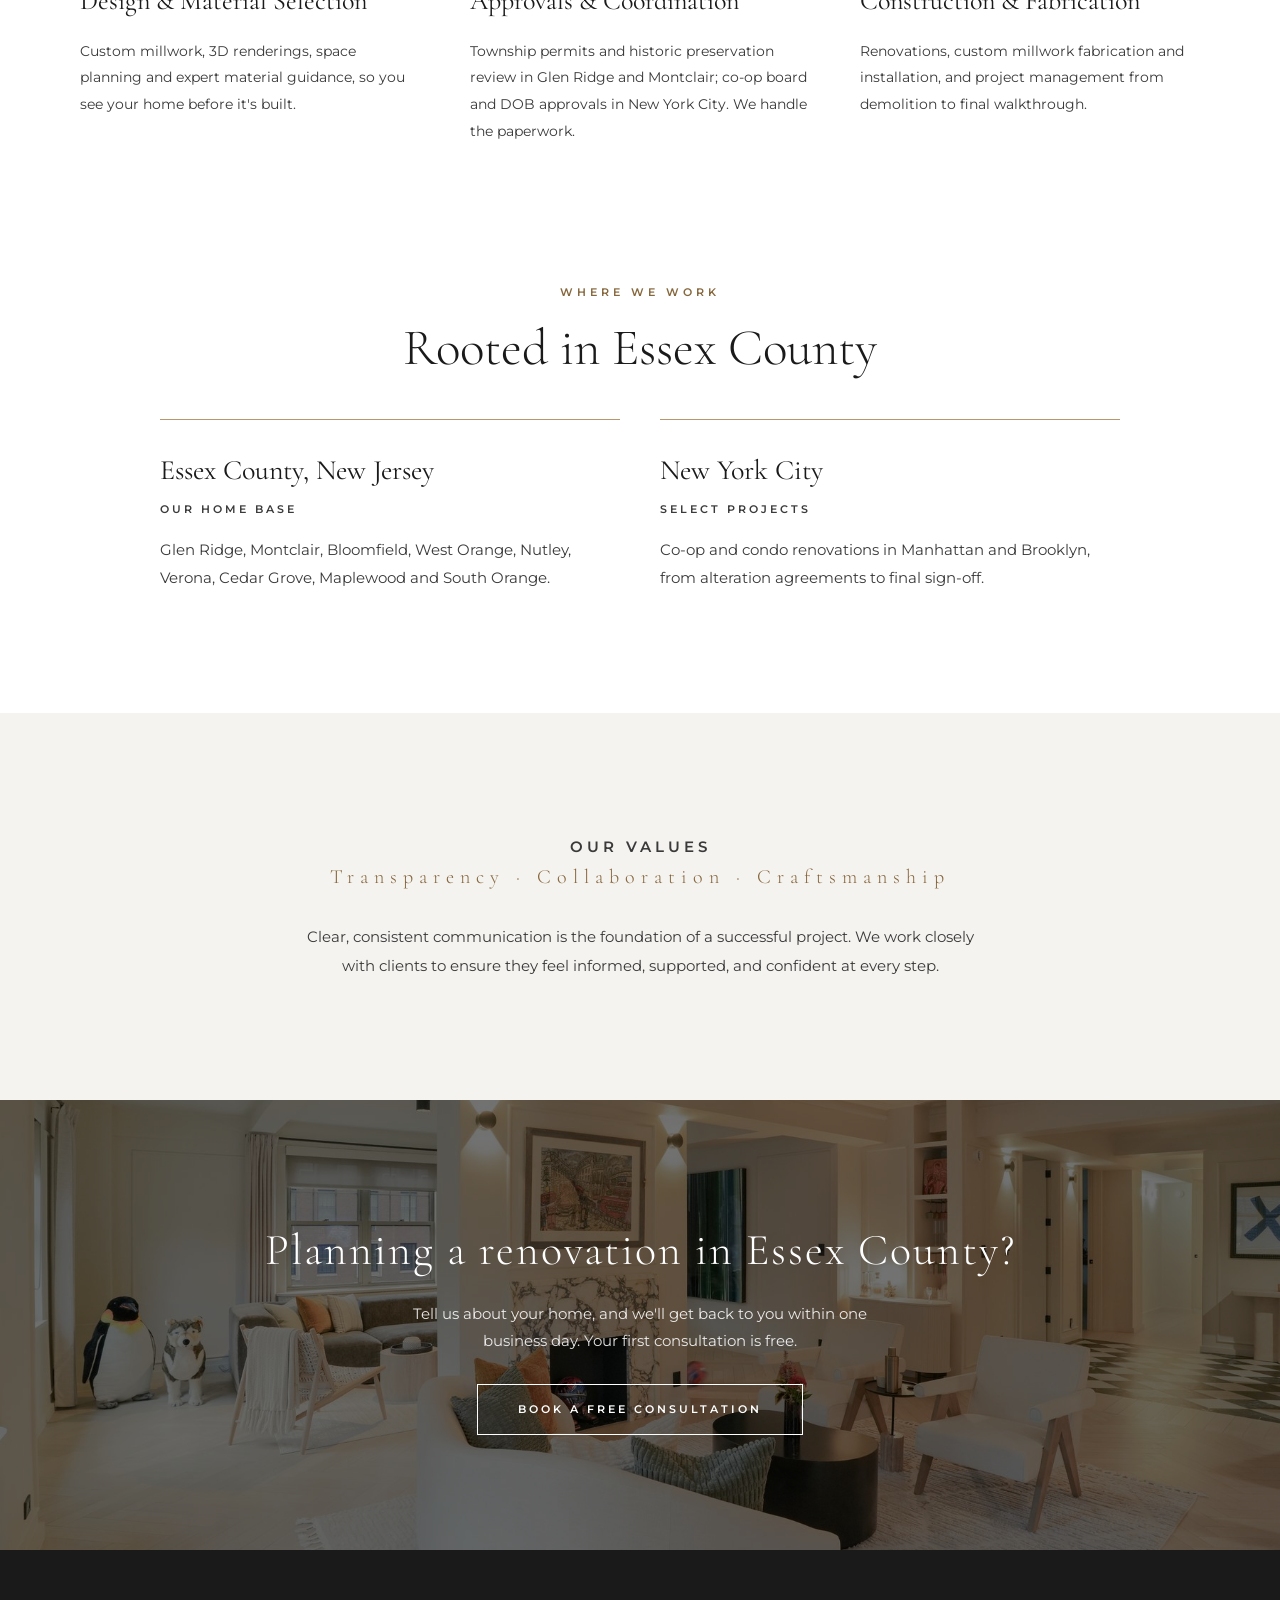
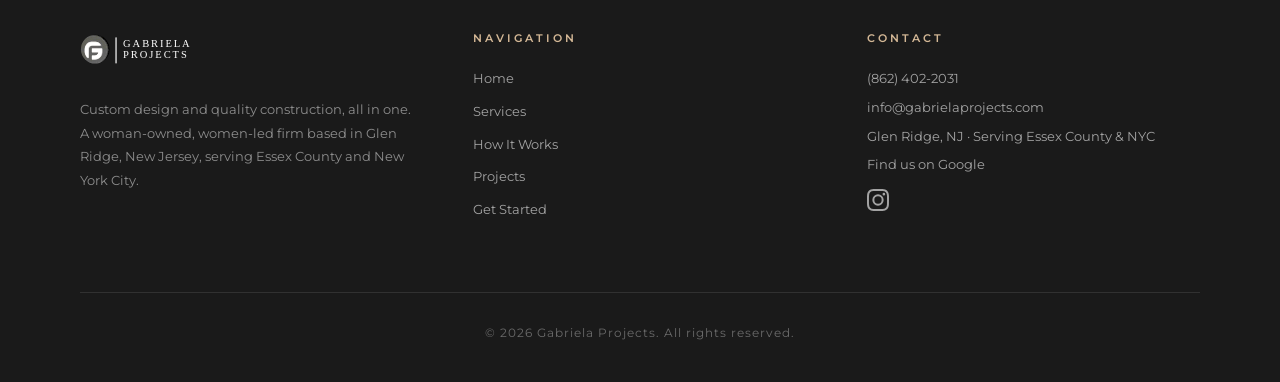
==== commit 6078cb9e: "Projects: replace Portfolio with project stories, grouped by NYC and NJ - New /projects page: intro," ====
--- a/index.html
+++ b/index.html
@@ -32,7 +32,7 @@
   <link rel="preconnect" href="https://fonts.gstatic.com" crossorigin>
   <link href="https://fonts.googleapis.com/css2?family=Cormorant+Garamond:ital,wght@0,300;0,400;0,700;1,300;1,400&family=Montserrat:wght@300;400;500;600;700&display=swap" rel="stylesheet">
   <link rel="icon" type="image/svg+xml" href="images/common/favicon.svg">
-  <link rel="stylesheet" href="css/style.css?v=21">
+  <link rel="stylesheet" href="css/style.css?v=22">
 </head>
 <body class="home">
 
@@ -52,7 +52,7 @@
       <a href="/" class="active">Home</a>
       <a href="/services">Services</a>
       <a href="/how-it-works">How It Works</a>
-      <a href="/portfolio">Portfolio</a>
+      <a href="/projects">Projects</a>
       <a href="/get-started" class="nav-cta">Get Started</a>
     </nav>
   </header>
@@ -97,23 +97,23 @@
       <p class="section-text">Our work started in Manhattan's pre-war co-ops, where boards inspect every detail and every inch counts. We bring that same standard to the Tudors, Colonials and Victorians of Essex County.</p>
     </div>
     <div class="masonry-grid reveal">
-      <a href="/portfolio#montclair-house" class="grid-item tall">
+      <a href="/projects/montclair-tudor" class="grid-item tall">
         <img src="images/portfolio/montclair-house/after-05.jpg" srcset="images/portfolio/montclair-house/after-05-1100.jpg 1100w, images/portfolio/montclair-house/after-05.jpg 1800w" sizes="(max-width: 768px) 92vw, (max-width: 1024px) 50vw, 33vw" alt="Montclair, NJ Tudor front exterior" loading="lazy">
         <div class="overlay"><span>Montclair House</span></div>
       </a>
-      <a href="/portfolio#park-avenue" class="grid-item">
+      <a href="/projects/park-avenue" class="grid-item">
         <img src="images/portfolio/park-avenue/after-02.jpg" srcset="images/portfolio/park-avenue/after-02-1100.jpg 1100w, images/portfolio/park-avenue/after-02.jpg 1800w" sizes="(max-width: 768px) 92vw, (max-width: 1024px) 50vw, 33vw" alt="Park Avenue co-op living and dining room" loading="lazy">
         <div class="overlay"><span>Park Avenue</span></div>
       </a>
-      <a href="/portfolio#montclair-house" class="grid-item">
+      <a href="/projects/montclair-tudor" class="grid-item">
         <img src="images/portfolio/montclair-house/after-04.jpg" srcset="images/portfolio/montclair-house/after-04-1100.jpg 1100w, images/portfolio/montclair-house/after-04.jpg 1800w" sizes="(max-width: 768px) 92vw, (max-width: 1024px) 50vw, 33vw" alt="Montclair, NJ Tudor living room fireplace" loading="lazy">
         <div class="overlay"><span>Montclair House</span></div>
       </a>
-      <a href="/portfolio#upper-east-side" class="grid-item">
+      <a href="/projects/upper-east-side" class="grid-item">
         <img src="images/portfolio/upper-east-side/after-01.jpg" srcset="images/portfolio/upper-east-side/after-01-1100.jpg 1100w, images/portfolio/upper-east-side/after-01.jpg 1800w" sizes="(max-width: 768px) 92vw, (max-width: 1024px) 50vw, 33vw" alt="Upper East Side apartment dining area and open kitchen" loading="lazy">
         <div class="overlay"><span>Upper East Side</span></div>
       </a>
-      <a href="/portfolio#midtown-bookshelves" class="grid-item">
+      <a href="/projects#midtown-bookshelves" class="grid-item">
         <img src="images/portfolio/midtown-bookshelves/after-02.jpg" srcset="images/portfolio/midtown-bookshelves/after-02-1100.jpg 1100w, images/portfolio/midtown-bookshelves/after-02.jpg 1347w" sizes="(max-width: 768px) 92vw, (max-width: 1024px) 50vw, 33vw" alt="Midtown Manhattan home office with wraparound lit built-in bookshelves" loading="lazy">
         <div class="overlay"><span>Midtown Bookshelves</span></div>
       </a>
@@ -131,8 +131,8 @@
         <h2 class="section-heading">Women Owned.<br>Women Led.</h2>
         <p>Gabriela Flores spent years renovating homes across Manhattan, managing co-op boards, NYC Department of Buildings filings and demanding building schedules. Originally from Peru and now based in Glen Ridge, she brings that same precision to homes in Glen Ridge, Montclair and across Essex County.</p>
         <p>Her commitment to quality craftsmanship, thoughtful design and reliable execution has earned the trust of clients, architects and colleagues, and a business built on referrals and repeat clients.</p>
-        <a href="/portfolio" class="cta-link">
-          Our Portfolio <span class="arrow"></span>
+        <a href="/projects" class="cta-link">
+          Our Projects <span class="arrow"></span>
         </a>
       </div>
     </div>
@@ -215,7 +215,7 @@
         <a href="/">Home</a>
         <a href="/services">Services</a>
         <a href="/how-it-works">How It Works</a>
-        <a href="/portfolio">Portfolio</a>
+        <a href="/projects">Projects</a>
         <a href="/get-started">Get Started</a>
       </div>
       <div class="footer-contact">
@@ -238,7 +238,7 @@
     </div>
   </footer>
 
-  <script src="js/main.js?v=13"></script>
+  <script src="js/main.js?v=14"></script>
 
   <!-- STRUCTURED DATA: generated by tools/make-structured-data.py, edit that script instead -->
   <script type="application/ld+json">
--- a/css/style.css
+++ b/css/style.css
@@ -2185,3 +2185,701 @@
     height: 350px;
   }
 }
+
+/* ============================================
+   PROJECTS
+   /projects lists the work by region (NYC, NJ); each page under /projects/
+   tells one renovation's story, room by room.
+   ============================================ */
+
+/* === Projects page: intro (photo beside the opening paragraph) === */
+.projects-intro {
+  display: grid;
+  grid-template-columns: 1.1fr 1fr;
+  margin-top: 80px;
+  min-height: 560px;
+}
+
+.projects-intro-media {
+  position: relative;
+  overflow: hidden;
+}
+
+.projects-intro-media img {
+  position: absolute;
+  inset: 0;
+  width: 100%;
+  height: 100%;
+  object-fit: cover;
+}
+
+.projects-intro-text {
+  background: var(--color-off-white);
+  padding: 80px;
+  display: flex;
+  flex-direction: column;
+  justify-content: center;
+}
+
+.projects-intro-text h1 {
+  font-family: var(--font-heading);
+  font-size: clamp(44px, 5vw, 68px);
+  font-weight: 300;
+  line-height: 1.05;
+  color: var(--color-black);
+  margin-bottom: 24px;
+}
+
+.projects-intro-text h1 span {
+  display: block;
+  margin-top: 12px;
+  font-size: clamp(20px, 2vw, 25px);
+  font-style: italic;
+  line-height: 1.35;
+  color: var(--color-charcoal);
+}
+
+.projects-intro-text p:not(.section-label) {
+  font-size: 15px;
+  line-height: 1.9;
+  color: var(--color-charcoal);
+  max-width: 520px;
+}
+
+/* Jump links to each region */
+.region-nav {
+  display: flex;
+  justify-content: center;
+  flex-wrap: wrap;
+  gap: 10px 44px;
+  padding: 24px;
+  border-bottom: 1px solid var(--color-light-gray);
+}
+
+.region-nav a {
+  font-size: 11px;
+  font-weight: 600;
+  letter-spacing: 2.5px;
+  text-transform: uppercase;
+  color: var(--color-charcoal);
+  padding: 6px 0;
+  border-bottom: 1px solid transparent;
+  transition: color var(--transition), border-color var(--transition);
+}
+
+.region-nav a:hover {
+  color: var(--color-gold-text);
+  border-bottom-color: var(--color-gold);
+}
+
+/* === Region (New York City, New Jersey, ...) === */
+.region {
+  max-width: 1320px;
+  margin: 0 auto;
+  padding: 100px 80px 0;
+}
+
+.region:last-of-type {
+  padding-bottom: 110px;
+}
+
+/* Old /portfolio#park-avenue links land here, below the fixed header. */
+.region[id],
+.project-card[id],
+.region-more .project-section[id] {
+  scroll-margin-top: 110px;
+}
+
+.region-header {
+  text-align: center;
+  max-width: 660px;
+  margin: 0 auto 50px;
+}
+
+.region-header .section-heading {
+  margin-bottom: 14px;
+}
+
+.region-header .section-text {
+  margin: 0 auto;
+}
+
+.region-footer {
+  text-align: center;
+  margin-top: 50px;
+}
+
+/* === Project cards === */
+.project-cards {
+  display: grid;
+  grid-template-columns: repeat(2, 1fr);
+  gap: 32px;
+}
+
+.project-card {
+  display: flex;
+  flex-direction: column;
+  background: var(--color-cream);
+}
+
+/* Photo carousel. Plain scroll-snap, so it swipes on phones with or without
+   JS; js/main.js wires up the arrows and dots. */
+.card-carousel {
+  position: relative;
+  aspect-ratio: 3 / 2;
+  overflow: hidden;
+}
+
+.card-track {
+  display: flex;
+  height: 100%;
+  overflow-x: auto;
+  scroll-snap-type: x mandatory;
+  scrollbar-width: none;
+}
+
+.card-track::-webkit-scrollbar {
+  display: none;
+}
+
+.card-slide {
+  flex: 0 0 100%;
+  scroll-snap-align: start;
+  overflow: hidden;
+}
+
+.card-slide img {
+  width: 100%;
+  height: 100%;
+  object-fit: cover;
+  transition: transform 0.6s ease;
+}
+
+.card-slide:hover img {
+  transform: scale(1.03);
+}
+
+.card-arrow {
+  position: absolute;
+  top: 50%;
+  transform: translateY(-50%);
+  z-index: 2;
+  width: 40px;
+  height: 40px;
+  display: flex;
+  align-items: center;
+  justify-content: center;
+  border: none;
+  border-radius: 50%;
+  background: rgba(255, 255, 255, 0.88);
+  color: var(--color-black);
+  box-shadow: 0 2px 10px rgba(0, 0, 0, 0.18);
+  cursor: pointer;
+  transition: background var(--transition);
+}
+
+.card-arrow:hover {
+  background: var(--color-white);
+}
+
+.card-arrow:focus-visible {
+  outline: 3px solid var(--color-gold);
+  outline-offset: 2px;
+}
+
+.card-arrow svg {
+  width: 16px;
+  height: 16px;
+  fill: currentColor;
+}
+
+.card-prev {
+  left: 14px;
+}
+
+.card-next {
+  right: 14px;
+}
+
+.card-dots {
+  position: absolute;
+  left: 0;
+  right: 0;
+  bottom: 14px;
+  z-index: 2;
+  display: flex;
+  justify-content: center;
+  gap: 7px;
+  pointer-events: none;
+}
+
+.card-dots span {
+  width: 7px;
+  height: 7px;
+  border-radius: 50%;
+  background: rgba(255, 255, 255, 0.5);
+  box-shadow: 0 0 4px rgba(0, 0, 0, 0.35);
+  transition: background var(--transition);
+}
+
+.card-dots span.active {
+  background: var(--color-white);
+}
+
+.card-body {
+  position: relative;
+  flex: 1;
+  display: flex;
+  flex-direction: column;
+  align-items: center;
+  text-align: center;
+  padding: 32px 36px 36px;
+}
+
+.card-location {
+  display: inline-flex;
+  justify-content: center;
+  align-items: center;
+  gap: 8px;
+  font-size: 11px;
+  font-weight: 600;
+  letter-spacing: 2.5px;
+  text-transform: uppercase;
+  color: var(--color-gold-text);
+  margin-bottom: 12px;
+}
+
+.card-location svg {
+  width: 13px;
+  height: 13px;
+  flex-shrink: 0;
+}
+
+.card-body h3 {
+  font-family: var(--font-heading);
+  font-size: clamp(26px, 2.4vw, 32px);
+  font-weight: 400;
+  line-height: 1.2;
+  color: var(--color-black);
+  margin-bottom: 12px;
+}
+
+/* The whole text area opens the story, not just the title. */
+.card-body h3 a::after {
+  content: '';
+  position: absolute;
+  inset: 0;
+}
+
+.card-body p {
+  font-size: 14px;
+  line-height: 1.8;
+  color: var(--color-charcoal);
+  max-width: 460px;
+  margin-bottom: 24px;
+}
+
+.card-more {
+  margin-top: auto;
+  font-size: 11px;
+  font-weight: 600;
+  letter-spacing: 3px;
+  text-transform: uppercase;
+  color: var(--color-black);
+  padding-bottom: 4px;
+  border-bottom: 1px solid currentColor;
+  transition: color var(--transition);
+}
+
+.card-body:hover .card-more {
+  color: var(--color-gold-text);
+}
+
+/* Fills the empty half of a region with a single project. */
+.project-card-cta {
+  justify-content: center;
+  align-items: center;
+  text-align: center;
+  padding: 60px 48px;
+  background: var(--color-dark);
+  color: var(--color-white);
+}
+
+.project-card-cta .section-label {
+  color: var(--color-gold-light);
+}
+
+.project-card-cta h3 {
+  font-family: var(--font-heading);
+  font-size: clamp(30px, 3vw, 40px);
+  font-weight: 300;
+  line-height: 1.2;
+  margin-bottom: 16px;
+}
+
+.project-card-cta p:not(.section-label) {
+  font-size: 14px;
+  line-height: 1.9;
+  color: rgba(255, 255, 255, 0.75);
+  max-width: 400px;
+  margin: 0 auto 30px;
+}
+
+/* Smaller projects that don't have a full story (yet). */
+.region-more .project-section {
+  padding: 0 0 70px;
+  max-width: 1100px;
+}
+
+.region-more .project-section:last-child {
+  padding-bottom: 0;
+}
+
+/* === Project story pages === */
+.story-hero {
+  height: 78vh;
+  min-height: 520px;
+  max-height: 860px;
+}
+
+.story-hero-content {
+  position: relative;
+  z-index: 2;
+  max-width: 1000px;
+  padding: 0 24px;
+  text-align: center;
+}
+
+.page-hero.story-hero h1 {
+  font-size: clamp(38px, 5.4vw, 72px);
+  line-height: 1.08;
+  letter-spacing: 1px;
+  text-transform: none;
+  padding: 0;
+  text-shadow: 0 1px 2px rgba(0, 0, 0, 0.3), 0 2px 16px rgba(0, 0, 0, 0.4);
+}
+
+.story-hero-facts {
+  list-style: none;
+  display: inline-flex;
+  flex-wrap: wrap;
+  justify-content: center;
+  gap: 8px 0;
+  margin-top: 26px;
+  padding: 12px 6px;
+  background: rgba(0, 0, 0, 0.4);
+  backdrop-filter: blur(6px);
+  -webkit-backdrop-filter: blur(6px);
+  border-radius: 2px;
+}
+
+.story-hero-facts li {
+  padding: 0 18px;
+  border-left: 1px solid rgba(255, 255, 255, 0.3);
+  font-size: 11px;
+  font-weight: 600;
+  letter-spacing: 2.5px;
+  text-transform: uppercase;
+  color: rgba(255, 255, 255, 0.95);
+}
+
+.story-hero-facts li:first-child {
+  border-left: none;
+}
+
+/* Project details: key facts beside the scope of work */
+.story-details {
+  max-width: 1088px;
+  margin: 40px auto 0;
+  padding: 0 24px;
+}
+
+.story-details-inner {
+  display: grid;
+  grid-template-columns: 1fr 1.2fr;
+  gap: 40px 60px;
+  padding: 44px 48px;
+  background: var(--color-cream);
+}
+
+.story-details h2,
+.story-fact dt {
+  font-family: var(--font-body);
+  font-size: 11px;
+  font-weight: 600;
+  letter-spacing: 3px;
+  text-transform: uppercase;
+  color: var(--color-gold-text);
+  margin-bottom: 8px;
+}
+
+.story-facts {
+  display: grid;
+  grid-template-columns: 1fr 1fr;
+  gap: 26px 30px;
+  align-content: start;
+}
+
+.story-fact dd {
+  font-family: var(--font-heading);
+  font-size: 21px;
+  line-height: 1.3;
+  color: var(--color-black);
+}
+
+.story-scope h2 {
+  margin-bottom: 14px;
+}
+
+.story-scope ul {
+  list-style: none;
+  columns: 2;
+  column-gap: 32px;
+}
+
+.story-scope li {
+  position: relative;
+  padding-left: 18px;
+  margin-bottom: 10px;
+  font-size: 14px;
+  line-height: 1.7;
+  color: var(--color-charcoal);
+  break-inside: avoid;
+}
+
+.story-scope li::before {
+  content: '';
+  position: absolute;
+  left: 0;
+  top: 11px;
+  width: 8px;
+  height: 1px;
+  background: var(--color-gold);
+}
+
+/* The story itself: a reading column, with photos breaking out wider */
+.story {
+  padding: 70px 24px 100px;
+}
+
+.story p {
+  font-size: 16px;
+  line-height: 1.85;
+  color: var(--color-charcoal);
+  margin-bottom: 18px;
+}
+
+.story-intro,
+.chapter-head,
+.chapter-text {
+  max-width: 760px;
+  margin-left: auto;
+  margin-right: auto;
+}
+
+.story-intro p:first-child {
+  font-family: var(--font-heading);
+  font-size: clamp(21px, 2.2vw, 25px);
+  line-height: 1.55;
+  color: var(--color-black);
+  margin-bottom: 28px;
+}
+
+.story-chapter {
+  margin-top: 90px;
+}
+
+.chapter-head {
+  margin-bottom: 30px;
+}
+
+.chapter-num {
+  display: block;
+  font-size: 11px;
+  font-weight: 600;
+  letter-spacing: 4px;
+  text-transform: uppercase;
+  color: var(--color-gold-text);
+  margin-bottom: 10px;
+}
+
+.chapter-head h2 {
+  font-family: var(--font-heading);
+  font-size: clamp(30px, 3.4vw, 42px);
+  font-weight: 400;
+  line-height: 1.15;
+  color: var(--color-black);
+}
+
+.chapter-media {
+  display: grid;
+  gap: 16px;
+  max-width: 1040px;
+  margin: 0 auto 36px;
+}
+
+.chapter-media.pair {
+  grid-template-columns: 1fr 1fr;
+}
+
+.chapter-media figure {
+  margin: 0;
+}
+
+.chapter-media img {
+  width: 100%;
+}
+
+.chapter-media.pair img {
+  aspect-ratio: 3 / 2;
+  object-fit: cover;
+}
+
+.chapter-media figcaption {
+  margin-top: 10px;
+  font-size: 13px;
+  line-height: 1.6;
+  color: var(--color-charcoal);
+}
+
+.story-result {
+  background: var(--color-dark);
+  color: var(--color-white);
+  text-align: center;
+  padding: 100px 24px;
+}
+
+.story-result .section-label {
+  color: var(--color-gold-light);
+}
+
+.story-result p:not(.section-label) {
+  font-family: var(--font-heading);
+  font-size: clamp(21px, 2.3vw, 27px);
+  font-weight: 300;
+  line-height: 1.6;
+  color: rgba(255, 255, 255, 0.92);
+  max-width: 840px;
+  margin: 0 auto;
+}
+
+@media (max-width: 1024px) {
+  .projects-intro-text {
+    padding: 60px 40px;
+  }
+
+  .region {
+    padding: 80px 40px 0;
+  }
+
+  .region:last-of-type {
+    padding-bottom: 90px;
+  }
+
+  .story-details-inner {
+    grid-template-columns: 1fr;
+  }
+}
+
+@media (max-width: 768px) {
+  .projects-intro {
+    grid-template-columns: 1fr;
+    margin-top: 70px;
+    min-height: 0;
+  }
+
+  .projects-intro-media {
+    aspect-ratio: 4 / 3;
+  }
+
+  .projects-intro-text {
+    padding: 44px 24px 50px;
+  }
+
+  .region-nav {
+    gap: 6px 26px;
+    padding: 18px 24px;
+  }
+
+  .region {
+    padding: 64px 24px 0;
+  }
+
+  .region:last-of-type {
+    padding-bottom: 70px;
+  }
+
+  .region-header {
+    margin-bottom: 36px;
+  }
+
+  .project-cards {
+    grid-template-columns: 1fr;
+    gap: 28px;
+  }
+
+  .card-body {
+    padding: 26px 22px 30px;
+  }
+
+  .card-arrow {
+    width: 36px;
+    height: 36px;
+  }
+
+  .project-card-cta {
+    padding: 50px 28px;
+  }
+
+  .region-more .project-section {
+    padding: 0 0 50px;
+  }
+
+  .story-hero {
+    height: 72vh;
+    min-height: 460px;
+  }
+
+  /* Stacked rather than wrapped, so no divider is left dangling. */
+  .story-hero-facts {
+    flex-direction: column;
+    gap: 6px;
+    padding: 12px 20px;
+  }
+
+  .story-hero-facts li {
+    padding: 0;
+    border-left: none;
+    font-size: 10px;
+    letter-spacing: 1.8px;
+  }
+
+  .story-details-inner {
+    padding: 32px 24px;
+    gap: 32px;
+  }
+
+  .story-scope ul {
+    columns: 1;
+  }
+
+  .story {
+    padding: 50px 24px 70px;
+  }
+
+  .story p {
+    font-size: 15px;
+  }
+
+  .story-chapter {
+    margin-top: 64px;
+  }
+
+  .chapter-media.pair {
+    grid-template-columns: 1fr;
+  }
+
+  .story-result {
+    padding: 70px 24px;
+  }
+}
